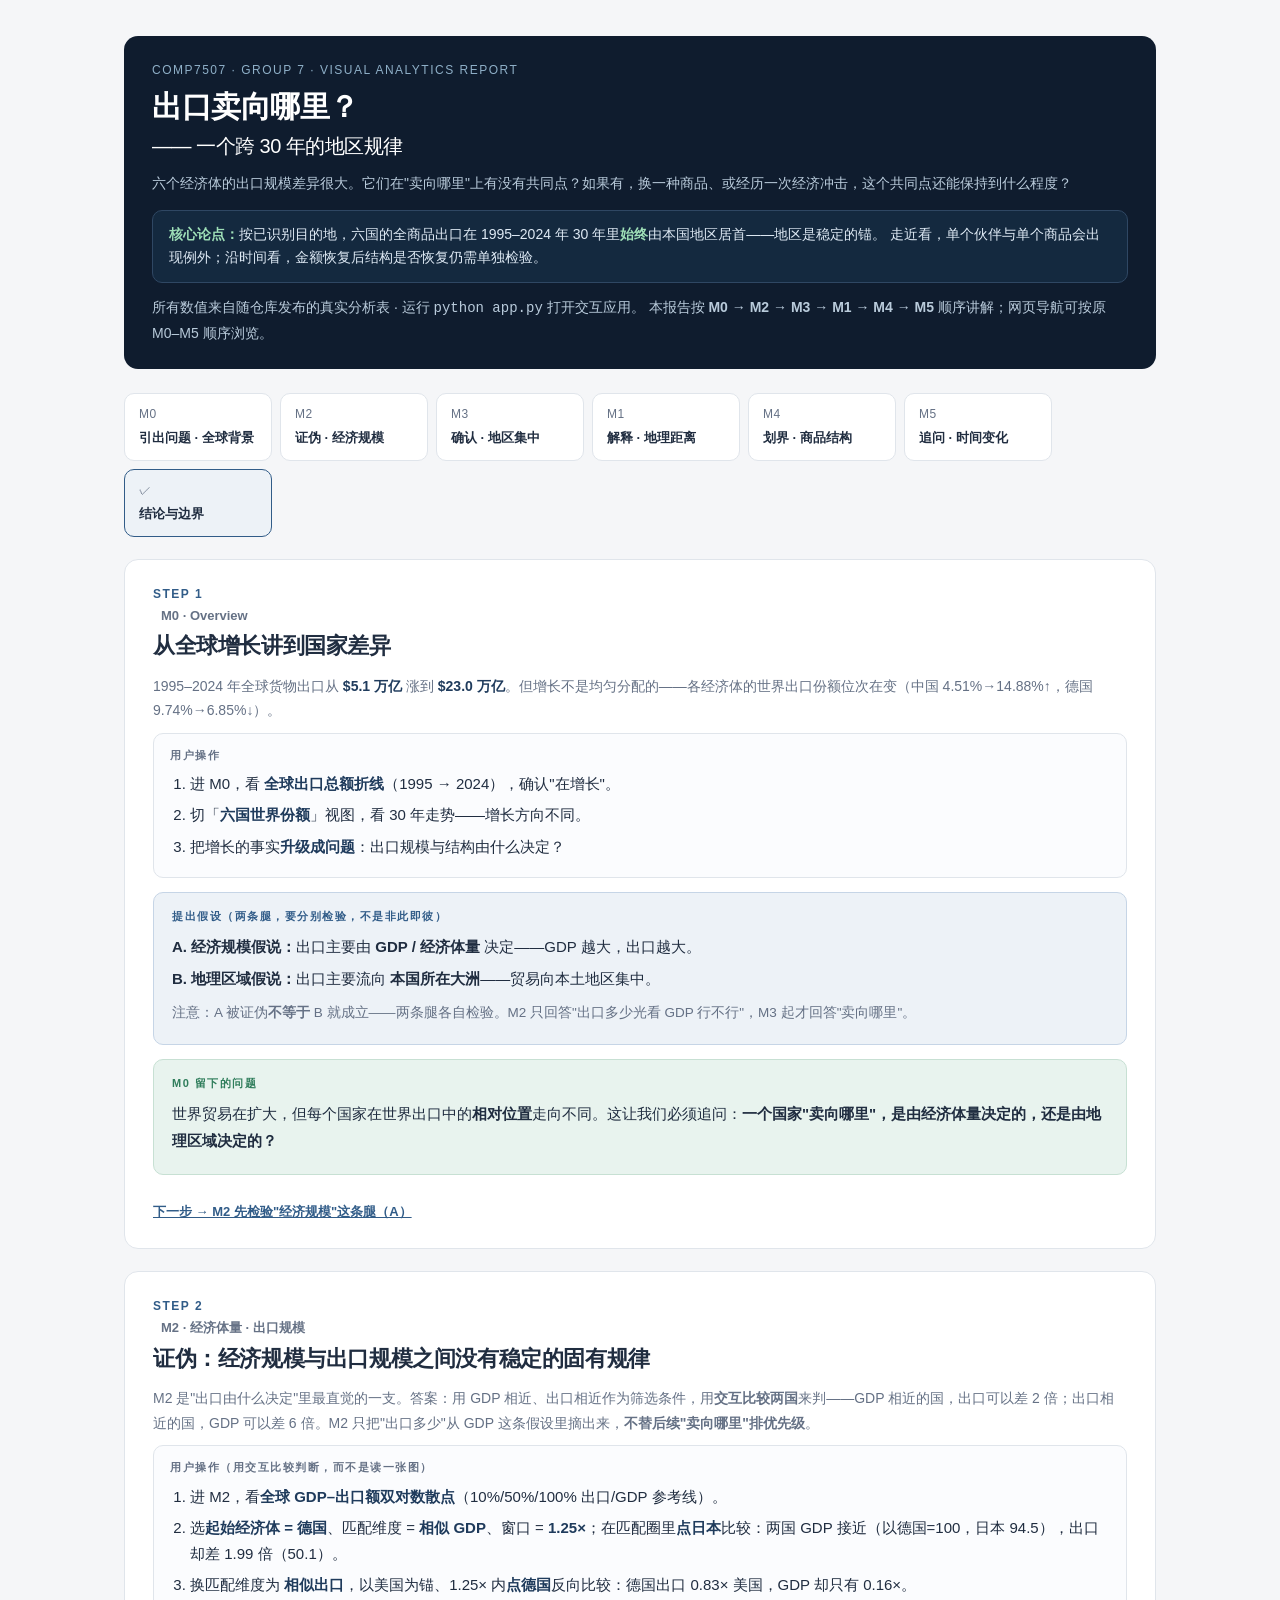
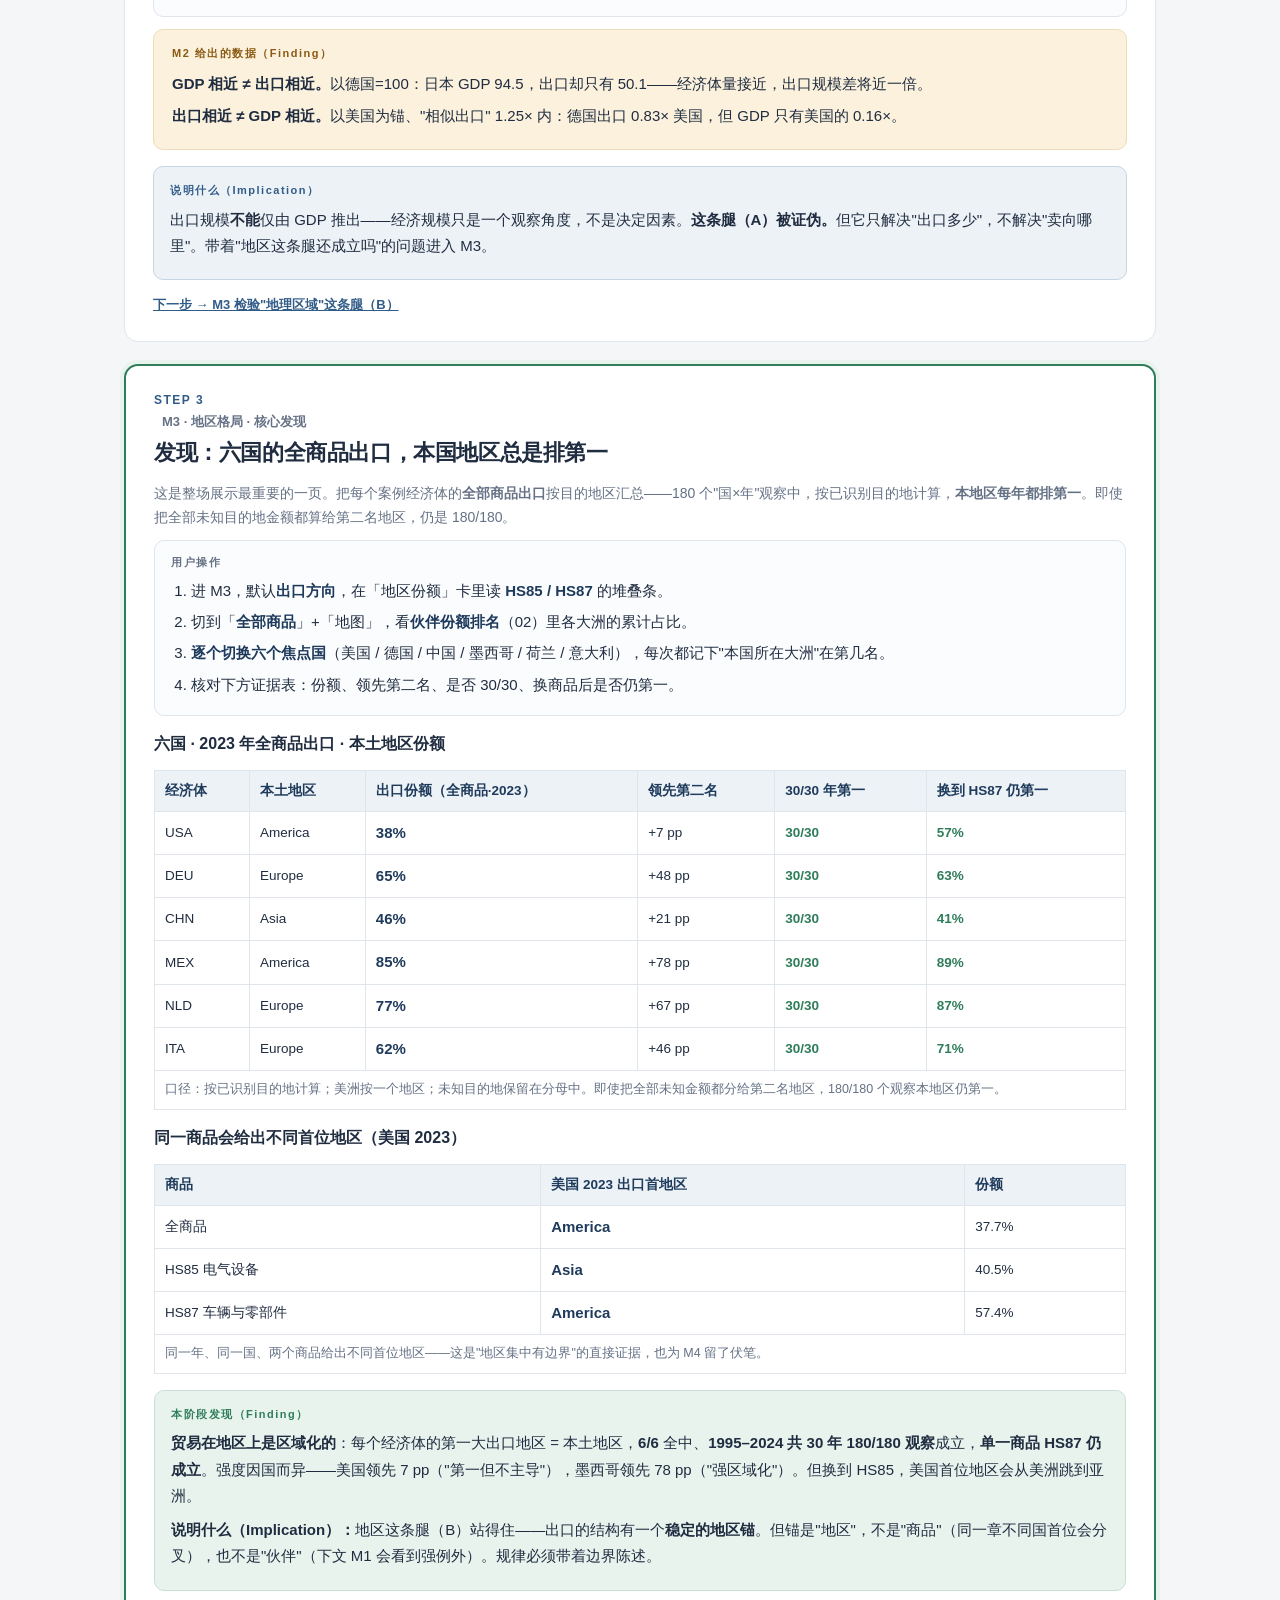
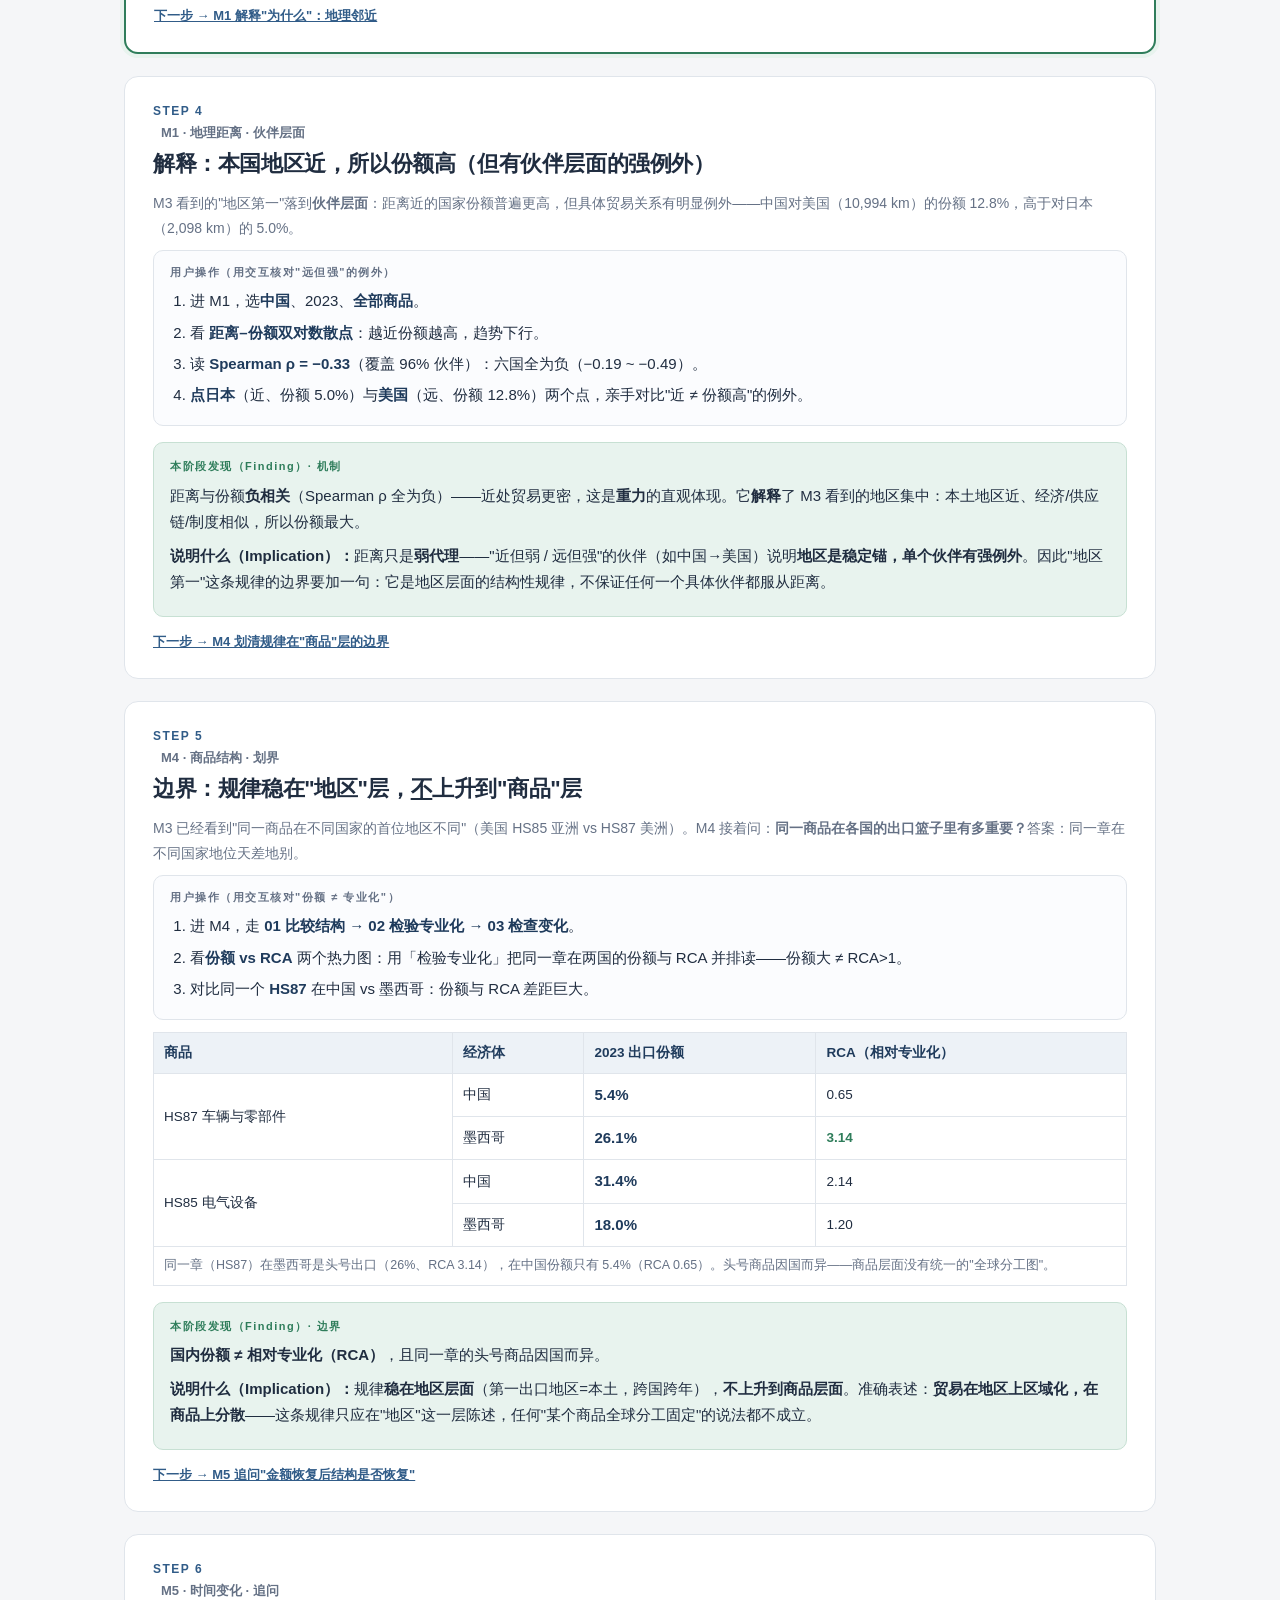
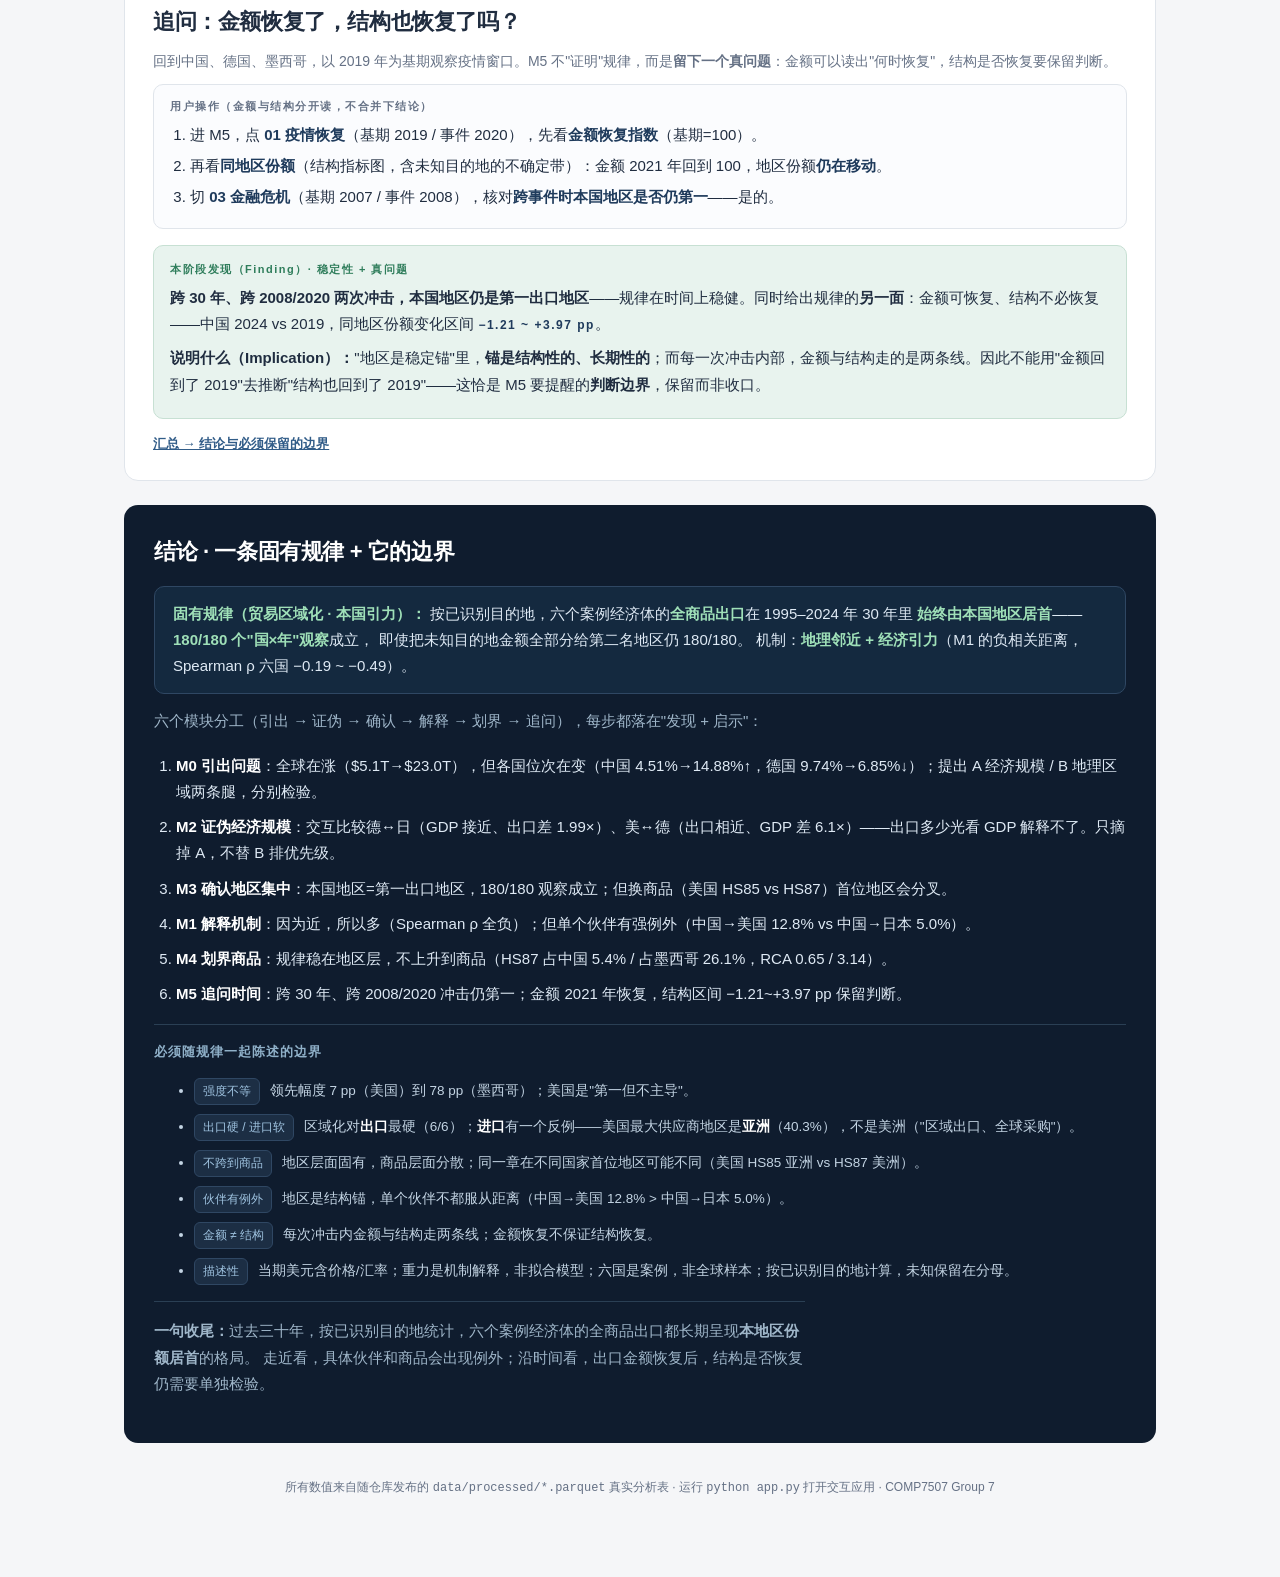
==== docs/USER_WALKTHROUGH.html @ e2f2d99c "USER_WALKTHROUGH" ====
<!DOCTYPE html>
<html lang="zh-CN">
<head>
<meta charset="utf-8">
<meta name="viewport" content="width=device-width, initial-scale=1">
<title>出口卖向哪里？—— 一个跨 30 年的地区规律 · COMP7507 用户操作流程</title>
<style>
  :root{
    --ink:#202d40; --muted:#657185; --line:#e0e5eb; --bg:#f5f6f8; --panel:#fff;
    --accent:#315c88; --accent-soft:#edf2f7;
    --ok:#2f7d5b; --ok-soft:#e8f3ee;
    --no:#8a5a12; --no-soft:#fbf1dd;
  }
  *{box-sizing:border-box}
  body{margin:0;background:var(--bg);color:var(--ink);
    font-family:"Avenir Next","Segoe UI","PingFang SC","Microsoft YaHei",Arial,sans-serif;
    font-size:15px;line-height:1.75}
  .wrap{max-width:1080px;margin:0 auto;padding:36px 24px 80px}
  h1{font-size:30px;line-height:1.2;letter-spacing:-.5px;margin:0}
  h2{font-size:22px;letter-spacing:-.4px;margin:0}
  h3{font-size:16px;margin:14px 0 6px}
  .lead{color:var(--muted);max-width:78ch;margin:10px 0 18px;font-size:15px}
  .tag{display:inline-block;font-size:11px;letter-spacing:2px;color:#9a4517;margin-bottom:12px}

  .title{background:#0f1c2e;color:#eaf1f8;border-radius:14px;padding:24px 28px;margin-bottom:24px}
  .title .k{font-size:12px;letter-spacing:1.5px;color:#8fb0c8;margin-bottom:8px}
  .title h1{color:#fff}
  .title .sub{color:#b9cbdb;font-size:14px;margin-top:10px}
  .title .thesis{margin-top:14px;padding:12px 16px;background:#14293f;border:1px solid #2f4763;
    border-radius:10px;font-size:14px;color:#dfeaf5;line-height:1.7}
  .title .thesis b{color:#9fe0b8}

  /* stepper */
  .stepper{display:flex;flex-wrap:wrap;gap:8px;margin:18px 0 22px}
  .stepper a{display:flex;flex-direction:column;gap:2px;text-decoration:none;background:#fff;
    border:1px solid var(--line);border-radius:10px;padding:10px 14px;min-width:148px;cursor:pointer}
  .stepper a .code{font-size:12px;color:var(--muted);letter-spacing:.5px}
  .stepper a .nm{font-size:13px;font-weight:600;color:var(--ink)}
  .stepper a:hover{border-color:var(--accent);box-shadow:0 2px 8px rgba(49,92,136,.12)}
  .stepper a.active{border-color:var(--accent);background:var(--accent-soft)}

  .sec{background:var(--panel);border:1px solid var(--line);border-radius:14px;
    padding:24px 28px;margin:22px 0;scroll-margin-top:16px}
  .sec.aha{border:2px solid var(--ok);box-shadow:0 0 0 4px var(--ok-soft)}
  .sec .num{font-size:12px;color:var(--accent);font-weight:700;letter-spacing:1.5px}
  .sec .mod{font-size:13px;color:var(--muted);font-weight:600;margin-left:8px}
  .sec .subq{color:var(--muted);font-size:14px;margin:8px 0 0}

  .hyp{background:var(--accent-soft);border:1px solid #c6d5e6;border-radius:10px;
    padding:14px 18px;margin:14px 0}
  .hyp .qh{font-size:11px;letter-spacing:1.5px;font-weight:700;color:var(--accent);margin:0 0 8px}
  .hyp p{margin:6px 0}

  .op{background:#fbfcfe;border:1px solid var(--line);border-radius:10px;padding:12px 16px;margin:10px 0}
  .op .oh{font-size:11px;letter-spacing:1.5px;color:var(--muted);font-weight:700;margin:0 0 6px}
  .op ol{margin:0;padding-left:20px}.op ol li{margin:5px 0}
  .op ol li b{color:#1f3b5c}
  .op .hl{background:var(--ok-soft);border-radius:6px;padding:4px 9px;display:inline-block;font-weight:600;color:#1f3b5c}

  .verdict{border-radius:10px;padding:14px 18px;margin:12px 0}
  .verdict .vh{font-size:11px;letter-spacing:1.5px;font-weight:700;margin:0 0 8px}
  .verdict.no{background:var(--no-soft);border:1px solid #ecdcb8}
  .verdict.no .vh{color:var(--no)}
  .verdict.yes{background:var(--ok-soft);border:1px solid #c7e0d3}
  .verdict.yes .vh{color:var(--ok)}
  .verdict p{margin:6px 0}
  .verdict .num{color:#1f3b5c;font-weight:600}

  .ev{width:100%;border-collapse:collapse;margin:12px 0;font-size:13.5px}
  .ev th,.ev td{border:1px solid var(--line);padding:8px 10px;text-align:left}
  .ev th{background:var(--accent-soft);color:#1f3b5c;font-weight:600}
  .ev td.yes{color:var(--ok);font-weight:700}
  .ev .lead{color:#1f3b5c;font-weight:700}
  .ev .note{font-size:12.5px;color:var(--muted)}

  .concl{margin-top:16px;background:var(--ok-soft);border:1px solid #c7e0d3;
    border-radius:10px;padding:14px 16px}
  .concl .ch{font-size:11px;letter-spacing:1.5px;font-weight:700;color:var(--ok);margin:0 0 6px}
  .concl p{margin:6px 0}
  .concl .num{color:#1f3b5c;font-weight:600}

  .link{display:inline-block;margin-top:14px;font-size:13px;color:var(--accent);text-decoration:underline}
  .link b{font-weight:600}

  .final{background:#0f1c2e;color:#dfeaf5;border-radius:14px;padding:28px 30px;margin-top:24px}
  .final h2{color:#fff}
  .final .lead{color:#9fb6c9}
  .final ol{margin:14px 0;padding-left:22px}.final li{margin:9px 0}.final li b{color:#fff}
  .final .patline{background:#14293f;border:1px solid #2f4763;border-radius:10px;padding:14px 18px;margin:14px 0}
  .final .patline b{color:#9fe0b8}
  .final .bounds{margin-top:16px;border-top:1px solid #2a3f54;padding-top:16px}
  .final .bounds h3{color:#8fb0c8;font-size:13px;letter-spacing:1px;margin:0 0 8px}
  .final .bounds li{color:#c3d4e3;font-size:13.5px}
  .pill{display:inline-block;background:#1c2e44;border:1px solid #2f4763;
    border-radius:6px;padding:2px 8px;font-size:12px;color:#9fc3e0;margin-right:6px}

  footer{margin-top:34px;color:var(--muted);font-size:12px;text-align:center}
</style>
</head>
<body>
<div class="wrap">

  <!-- ===================== TITLE ===================== -->
  <div class="title">
    <div class="k">COMP7507 · GROUP 7 · VISUAL ANALYTICS REPORT</div>
    <h1>出口卖向哪里？<br><span style="font-size:20px;font-weight:500">—— 一个跨 30 年的地区规律</span></h1>
    <div class="sub">六个经济体的出口规模差异很大。它们在"卖向哪里"上有没有共同点？如果有，换一种商品、或经历一次经济冲击，这个共同点还能保持到什么程度？</div>
    <div class="thesis">
      <b>核心论点：</b>按已识别目的地，六国的全商品出口在 1995–2024 年 30 年里<b>始终</b>由本国地区居首——地区是稳定的锚。
      走近看，单个伙伴与单个商品会出现例外；沿时间看，金额恢复后结构是否恢复仍需单独检验。
    </div>
    <div class="sub" style="margin-top:12px">
      所有数值来自随仓库发布的真实分析表 · 运行 <code>python app.py</code> 打开交互应用。
      本报告按 <b>M0 → M2 → M3 → M1 → M4 → M5</b> 顺序讲解；网页导航可按原 M0–M5 顺序浏览。
    </div>
  </div>

  <!-- ===================== STEPPER ===================== -->
  <div class="stepper" id="stepper">
    <a href="#m0"><span class="code">M0</span><span class="nm">引出问题 · 全球背景</span></a>
    <a href="#m2"><span class="code">M2</span><span class="nm">证伪 · 经济规模</span></a>
    <a href="#m3"><span class="code">M3</span><span class="nm">确认 · 地区集中</span></a>
    <a href="#m1"><span class="code">M1</span><span class="nm">解释 · 地理距离</span></a>
    <a href="#m4"><span class="code">M4</span><span class="nm">划界 · 商品结构</span></a>
    <a href="#m5"><span class="code">M5</span><span class="nm">追问 · 时间变化</span></a>
    <a href="#final"><span class="code">✓</span><span class="nm">结论与边界</span></a>
  </div>

  <!-- ===================== M0 · INTRODUCE THE QUESTION ===================== -->
  <section class="sec" id="m0">
    <div class="num">STEP 1</div><div class="mod">M0 · Overview</div>
    <h2>从全球增长讲到国家差异</h2>
    <p class="subq">1995–2024 年全球货物出口从 <span style="color:#1f3b5c;font-weight:600">$5.1 万亿</span> 涨到 <span style="color:#1f3b5c;font-weight:600">$23.0 万亿</span>。但增长不是均匀分配的——各经济体的世界出口份额位次在变（中国 4.51%→14.88%↑，德国 9.74%→6.85%↓）。</p>

    <div class="op">
      <p class="oh">用户操作</p>
      <ol>
        <li>进 M0，看 <b>全球出口总额折线</b>（1995 → 2024），确认"在增长"。</li>
        <li>切「<b>六国世界份额</b>」视图，看 30 年走势——增长方向不同。</li>
        <li>把增长的事实<b>升级成问题</b>：出口规模与结构由什么决定？</li>
      </ol>
    </div>

    <div class="hyp">
      <p class="qh">提出假设（两条腿，要分别检验，不是非此即彼）</p>
      <p><b>A. 经济规模假说：</b>出口主要由 <b>GDP / 经济体量</b> 决定——GDP 越大，出口越大。</p>
      <p><b>B. 地理区域假说：</b>出口主要流向 <b>本国所在大洲</b>——贸易向本土地区集中。</p>
      <p style="color:var(--muted);font-size:13.5px;margin-top:8px">注意：A 被证伪<b>不等于</b> B 就成立——两条腿各自检验。M2 只回答"出口多少光看 GDP 行不行"，M3 起才回答"卖向哪里"。</p>
    </div>

    <div class="verdict yes">
      <p class="vh">M0 留下的问题</p>
      <p>世界贸易在扩大，但每个国家在世界出口中的<b>相对位置</b>走向不同。这让我们必须追问：<b>一个国家"卖向哪里"，是由经济体量决定的，还是由地理区域决定的？</b></p>
    </div>
    <a class="link" href="#m2"><b>下一步 → M2 先检验"经济规模"这条腿（A）</b></a>
  </section>

  <!-- ===================== M2 · REFUTE GDP ===================== -->
  <section class="sec" id="m2">
    <div class="num">STEP 2</div><div class="mod">M2 · 经济体量 · 出口规模</div>
    <h2>证伪：经济规模与出口规模之间没有稳定的固有规律</h2>
    <p class="subq">M2 是"出口由什么决定"里最直觉的一支。答案：用 GDP 相近、出口相近作为筛选条件，用<b>交互比较两国</b>来判——GDP 相近的国，出口可以差 2 倍；出口相近的国，GDP 可以差 6 倍。M2 只把"出口多少"从 GDP 这条假设里摘出来，<b>不替后续"卖向哪里"排优先级</b>。</p>

    <div class="op">
      <p class="oh">用户操作（用交互比较判断，而不是读一张图）</p>
      <ol>
        <li>进 M2，看<b>全球 GDP–出口额双对数散点</b>（10%/50%/100% 出口/GDP 参考线）。</li>
        <li>选<b>起始经济体 = 德国</b>、匹配维度 = <b>相似 GDP</b>、窗口 = <b>1.25×</b>；在匹配圈里<b>点日本</b>比较：两国 GDP 接近（以德国=100，日本 94.5），出口却差 1.99 倍（50.1）。</li>
        <li>换匹配维度为 <b>相似出口</b>，以美国为锚、1.25× 内<b>点德国</b>反向比较：德国出口 0.83× 美国，GDP 却只有 0.16×。</li>
      </ol>
    </div>

    <div class="verdict no">
      <p class="vh">M2 给出的数据（Finding）</p>
      <p><b>GDP 相近 ≠ 出口相近。</b>以德国=100：日本 GDP 94.5，出口却只有 50.1——经济体量接近，出口规模差将近一倍。</p>
      <p><b>出口相近 ≠ GDP 相近。</b>以美国为锚、"相似出口" 1.25× 内：德国出口 0.83× 美国，但 GDP 只有美国的 0.16×。</p>
    </div>

    <div class="concl" style="background:var(--accent-soft);border-color:#c6d5e6">
      <p class="ch" style="color:var(--accent)">说明什么（Implication）</p>
      <p>出口规模<b>不能</b>仅由 GDP 推出——经济规模只是一个观察角度，不是决定因素。<b>这条腿（A）被证伪。</b>但它只解决"出口多少"，不解决"卖向哪里"。带着"地区这条腿还成立吗"的问题进入 M3。</p>
    </div>
    <a class="link" href="#m3"><b>下一步 → M3 检验"地理区域"这条腿（B）</b></a>
  </section>

  <!-- ===================== M3 · CONFIRM REGION ===================== -->
  <section class="sec aha" id="m3">
    <div class="num">STEP 3</div><div class="mod">M3 · 地区格局 · 核心发现</div>
    <h2>发现：六国的全商品出口，本国地区总是排第一</h2>
    <p class="subq">这是整场展示最重要的一页。把每个案例经济体的<b>全部商品出口</b>按目的地区汇总——180 个"国×年"观察中，按已识别目的地计算，<b>本地区每年都排第一</b>。即使把全部未知目的地金额都算给第二名地区，仍是 180/180。</p>

    <div class="op">
      <p class="oh">用户操作</p>
      <ol>
        <li>进 M3，默认<b>出口方向</b>，在「地区份额」卡里读 <b>HS85 / HS87</b> 的堆叠条。</li>
        <li>切到「<b>全部商品</b>」+「地图」，看<b>伙伴份额排名</b>（02）里各大洲的累计占比。</li>
        <li><b>逐个切换六个焦点国</b>（美国 / 德国 / 中国 / 墨西哥 / 荷兰 / 意大利），每次都记下"本国所在大洲"在第几名。</li>
        <li>核对下方证据表：份额、领先第二名、是否 30/30、换商品后是否仍第一。</li>
      </ol>
    </div>

    <h3>六国 · 2023 年全商品出口 · 本土地区份额</h3>
    <table class="ev">
      <thead>
        <tr>
          <th>经济体</th><th>本土地区</th>
          <th>出口份额（全商品·2023）</th>
          <th>领先第二名</th>
          <th>30/30 年第一</th>
          <th>换到 HS87 仍第一</th>
        </tr>
      </thead>
      <tbody>
        <tr><td>USA</td><td>America</td><td class="lead">38%</td><td>+7 pp</td><td class="yes">30/30</td><td class="yes">57%</td></tr>
        <tr><td>DEU</td><td>Europe</td><td class="lead">65%</td><td>+48 pp</td><td class="yes">30/30</td><td class="yes">63%</td></tr>
        <tr><td>CHN</td><td>Asia</td><td class="lead">46%</td><td>+21 pp</td><td class="yes">30/30</td><td class="yes">41%</td></tr>
        <tr><td>MEX</td><td>America</td><td class="lead">85%</td><td>+78 pp</td><td class="yes">30/30</td><td class="yes">89%</td></tr>
        <tr><td>NLD</td><td>Europe</td><td class="lead">77%</td><td>+67 pp</td><td class="yes">30/30</td><td class="yes">87%</td></tr>
        <tr><td>ITA</td><td>Europe</td><td class="lead">62%</td><td>+46 pp</td><td class="yes">30/30</td><td class="yes">71%</td></tr>
      </tbody>
      <tr><td colspan="6" class="note">口径：按已识别目的地计算；美洲按一个地区；未知目的地保留在分母中。即使把全部未知金额都分给第二名地区，180/180 个观察本地区仍第一。</td></tr>
    </table>

    <h3>同一商品会给出不同首位地区（美国 2023）</h3>
    <table class="ev">
      <thead>
        <tr><th>商品</th><th>美国 2023 出口首地区</th><th>份额</th></tr>
      </thead>
      <tbody>
        <tr><td>全商品</td><td class="lead">America</td><td>37.7%</td></tr>
        <tr><td>HS85 电气设备</td><td class="lead">Asia</td><td>40.5%</td></tr>
        <tr><td>HS87 车辆与零部件</td><td class="lead">America</td><td>57.4%</td></tr>
      </tbody>
      <tr><td colspan="3" class="note">同一年、同一国、两个商品给出不同首位地区——这是"地区集中有边界"的直接证据，也为 M4 留了伏笔。</td></tr>
    </table>

    <div class="concl">
      <p class="ch">本阶段发现（Finding）</p>
      <p><b>贸易在地区上是区域化的</b>：每个经济体的第一大出口地区 = 本土地区，<b>6/6</b> 全中、<b>1995–2024 共 30 年 180/180 观察</b>成立，<b>单一商品 HS87 仍成立</b>。强度因国而异——美国领先 7 pp（"第一但不主导"），墨西哥领先 78 pp（"强区域化"）。但换到 HS85，美国首位地区会从美洲跳到亚洲。</p>
      <p style="margin-top:8px"><b>说明什么（Implication）：</b>地区这条腿（B）站得住——出口的结构有一个<b>稳定的地区锚</b>。但锚是"地区"，不是"商品"（同一章不同国首位会分叉），也不是"伙伴"（下文 M1 会看到强例外）。规律必须带着边界陈述。</p>
    </div>
    <a class="link" href="#m1"><b>下一步 → M1 解释"为什么"：地理邻近</b></a>
  </section>

  <!-- ===================== M1 · EXPLAIN BY DISTANCE ===================== -->
  <section class="sec" id="m1">
    <div class="num">STEP 4</div><div class="mod">M1 · 地理距离 · 伙伴层面</div>
    <h2>解释：本国地区近，所以份额高（但有伙伴层面的强例外）</h2>
    <p class="subq">M3 看到的"地区第一"落到<b>伙伴层面</b>：距离近的国家份额普遍更高，但具体贸易关系有明显例外——中国对美国（10,994 km）的份额 12.8%，高于对日本（2,098 km）的 5.0%。</p>

    <div class="op">
      <p class="oh">用户操作（用交互核对"远但强"的例外）</p>
      <ol>
        <li>进 M1，选<b>中国</b>、2023、<b>全部商品</b>。</li>
        <li>看 <b>距离–份额双对数散点</b>：越近份额越高，趋势下行。</li>
        <li>读 <b>Spearman ρ = −0.33</b>（覆盖 96% 伙伴）：六国全为负（−0.19 ~ −0.49）。</li>
        <li><b>点日本</b>（近、份额 5.0%）与<b>美国</b>（远、份额 12.8%）两个点，亲手对比"近 ≠ 份额高"的例外。</li>
      </ol>
    </div>

    <div class="concl">
      <p class="ch">本阶段发现（Finding）· 机制</p>
      <p>距离与份额<b>负相关</b>（Spearman ρ 全为负）——近处贸易更密，这是<b>重力</b>的直观体现。它<b>解释</b>了 M3 看到的地区集中：本土地区近、经济/供应链/制度相似，所以份额最大。</p>
      <p style="margin-top:8px"><b>说明什么（Implication）：</b>距离只是<b>弱代理</b>——"近但弱 / 远但强"的伙伴（如中国→美国）说明<b>地区是稳定锚，单个伙伴有强例外</b>。因此"地区第一"这条规律的边界要加一句：它是地区层面的结构性规律，不保证任何一个具体伙伴都服从距离。</p>
    </div>
    <a class="link" href="#m4"><b>下一步 → M4 划清规律在"商品"层的边界</b></a>
  </section>

  <!-- ===================== M4 · BOUNDARY BY PRODUCT ===================== -->
  <section class="sec" id="m4">
    <div class="num">STEP 5</div><div class="mod">M4 · 商品结构 · 划界</div>
    <h2>边界：规律稳在"地区"层，<u>不</u>上升到"商品"层</h2>
    <p class="subq">M3 已经看到"同一商品在不同国家的首位地区不同"（美国 HS85 亚洲 vs HS87 美洲）。M4 接着问：<b>同一商品在各国的出口篮子里有多重要？</b>答案：同一章在不同国家地位天差地别。</p>

    <div class="op">
      <p class="oh">用户操作（用交互核对"份额 ≠ 专业化"）</p>
      <ol>
        <li>进 M4，走 <b>01 比较结构 → 02 检验专业化 → 03 检查变化</b>。</li>
        <li>看<b>份额 vs RCA</b> 两个热力图：用「检验专业化」把同一章在两国的份额与 RCA 并排读——份额大 ≠ RCA&gt;1。</li>
        <li>对比同一个 <b>HS87</b> 在中国 vs 墨西哥：份额与 RCA 差距巨大。</li>
      </ol>
    </div>

    <table class="ev">
      <thead>
        <tr><th>商品</th><th>经济体</th><th>2023 出口份额</th><th>RCA（相对专业化）</th></tr>
      </thead>
      <tbody>
        <tr><td rowspan="2">HS87 车辆与零部件</td><td>中国</td><td class="lead">5.4%</td><td>0.65</td></tr>
        <tr><td>墨西哥</td><td class="lead">26.1%</td><td class="yes">3.14</td></tr>
        <tr><td rowspan="2">HS85 电气设备</td><td>中国</td><td class="lead">31.4%</td><td>2.14</td></tr>
        <tr><td>墨西哥</td><td class="lead">18.0%</td><td>1.20</td></tr>
      </tbody>
      <tr><td colspan="4" class="note">同一章（HS87）在墨西哥是头号出口（26%、RCA 3.14），在中国份额只有 5.4%（RCA 0.65）。头号商品因国而异——商品层面没有统一的"全球分工图"。</td></tr>
    </table>

    <div class="concl">
      <p class="ch">本阶段发现（Finding）· 边界</p>
      <p><b>国内份额 ≠ 相对专业化（RCA）</b>，且同一章的头号商品因国而异。</p>
      <p style="margin-top:8px"><b>说明什么（Implication）：</b>规律<b>稳在地区层面</b>（第一出口地区=本土，跨国跨年），<b>不上升到商品层面</b>。准确表述：<b>贸易在地区上区域化，在商品上分散</b>——这条规律只应在"地区"这一层陈述，任何"某个商品全球分工固定"的说法都不成立。</p>
    </div>
    <a class="link" href="#m5"><b>下一步 → M5 追问"金额恢复后结构是否恢复"</b></a>
  </section>

  <!-- ===================== M5 · TIME CHANGE ===================== -->
  <section class="sec" id="m5">
    <div class="num">STEP 6</div><div class="mod">M5 · 时间变化 · 追问</div>
    <h2>追问：金额恢复了，结构也恢复了吗？</h2>
    <p class="subq">回到中国、德国、墨西哥，以 2019 年为基期观察疫情窗口。M5 不"证明"规律，而是<b>留下一个真问题</b>：金额可以读出"何时恢复"，结构是否恢复要保留判断。</p>

    <div class="op">
      <p class="oh">用户操作（金额与结构分开读，不合并下结论）</p>
      <ol>
        <li>进 M5，点 <b>01 疫情恢复</b>（基期 2019 / 事件 2020），先看<b>金额恢复指数</b>（基期=100）。</li>
        <li>再看<b>同地区份额</b>（结构指标图，含未知目的地的不确定带）：金额 2021 年回到 100，地区份额<b>仍在移动</b>。</li>
        <li>切 <b>03 金融危机</b>（基期 2007 / 事件 2008），核对<b>跨事件时本国地区是否仍第一</b>——是的。</li>
      </ol>
    </div>

    <div class="concl">
      <p class="ch">本阶段发现（Finding）· 稳定性 + 真问题</p>
      <p><b>跨 30 年、跨 2008/2020 两次冲击，本国地区仍是第一出口地区</b>——规律在时间上稳健。同时给出规律的<b>另一面</b>：金额可恢复、结构不必恢复——中国 2024 vs 2019，同地区份额变化区间 <span class="num">−1.21 ~ +3.97 pp</span>。</p>
      <p style="margin-top:8px"><b>说明什么（Implication）：</b>"地区是稳定锚"里，<b>锚是结构性的、长期性的</b>；而每一次冲击内部，金额与结构走的是两条线。因此不能用"金额回到了 2019"去推断"结构也回到了 2019"——这恰是 M5 要提醒的<b>判断边界</b>，保留而非收口。</p>
    </div>
    <a class="link" href="#final"><b>汇总 → 结论与必须保留的边界</b></a>
  </section>

  <!-- ===================== FINAL ===================== -->
  <div class="final" id="final">
    <h2>结论 · 一条固有规律 + 它的边界</h2>

    <p class="patline">
      <b>固有规律（贸易区域化 · 本国引力）：</b>
      按已识别目的地，六个案例经济体的<b>全商品出口</b>在 1995–2024 年 30 年里
      <b>始终由本国地区居首</b>——<b>180/180 个"国×年"观察</b>成立，
      即使把未知目的地金额全部分给第二名地区仍 180/180。
      机制：<b>地理邻近 + 经济引力</b>（M1 的负相关距离，Spearman ρ 六国 −0.19 ~ −0.49）。
    </p>

    <p class="lead">六个模块分工（引出 → 证伪 → 确认 → 解释 → 划界 → 追问），每步都落在"发现 + 启示"：</p>
    <ol>
      <li><b>M0 引出问题</b>：全球在涨（$5.1T→$23.0T），但各国位次在变（中国 4.51%→14.88%↑，德国 9.74%→6.85%↓）；提出 A 经济规模 / B 地理区域两条腿，分别检验。</li>
      <li><b>M2 证伪经济规模</b>：交互比较德↔日（GDP 接近、出口差 1.99×）、美↔德（出口相近、GDP 差 6.1×）——出口多少光看 GDP 解释不了。只摘掉 A，不替 B 排优先级。</li>
      <li><b>M3 确认地区集中</b>：本国地区=第一出口地区，180/180 观察成立；但换商品（美国 HS85 vs HS87）首位地区会分叉。</li>
      <li><b>M1 解释机制</b>：因为近，所以多（Spearman ρ 全负）；但单个伙伴有强例外（中国→美国 12.8% vs 中国→日本 5.0%）。</li>
      <li><b>M4 划界商品</b>：规律稳在地区层，不上升到商品（HS87 占中国 5.4% / 占墨西哥 26.1%，RCA 0.65 / 3.14）。</li>
      <li><b>M5 追问时间</b>：跨 30 年、跨 2008/2020 冲击仍第一；金额 2021 年恢复，结构区间 −1.21~+3.97 pp 保留判断。</li>
    </ol>

    <div class="bounds">
      <h3>必须随规律一起陈述的边界</h3>
      <ul>
        <li><span class="pill">强度不等</span> 领先幅度 7 pp（美国）到 78 pp（墨西哥）；美国是"第一但不主导"。</li>
        <li><span class="pill">出口硬 / 进口软</span> 区域化对<b>出口</b>最硬（6/6）；<b>进口</b>有一个反例——美国最大供应商地区是<b>亚洲</b>（40.3%），不是美洲（"区域出口、全球采购"）。</li>
        <li><span class="pill">不跨到商品</span> 地区层面固有，商品层面分散；同一章在不同国家首位地区可能不同（美国 HS85 亚洲 vs HS87 美洲）。</li>
        <li><span class="pill">伙伴有例外</span> 地区是结构锚，单个伙伴不都服从距离（中国→美国 12.8% &gt; 中国→日本 5.0%）。</li>
        <li><span class="pill">金额 ≠ 结构</span> 每次冲击内金额与结构走两条线；金额恢复不保证结构恢复。</li>
        <li><span class="pill">描述性</span> 当期美元含价格/汇率；重力是机制解释，非拟合模型；六国是案例，非全球样本；按已识别目的地计算，未知保留在分母。</li>
      </ul>
    </div>

    <p class="lead" style="margin-top:16px;border-top:1px solid #2a3f54;padding-top:16px">
      <b>一句收尾：</b>过去三十年，按已识别目的地统计，六个案例经济体的全商品出口都长期呈现<b>本地区份额居首</b>的格局。
      走近看，具体伙伴和商品会出现例外；沿时间看，出口金额恢复后，结构是否恢复仍需要单独检验。
    </p>
  </div>

  <footer>所有数值来自随仓库发布的 <code>data/processed/*.parquet</code> 真实分析表 · 运行 <code>python app.py</code> 打开交互应用 · COMP7507 Group 7</footer>
</div>

<script>
  const secs = [...document.querySelectorAll('.sec, .final')];
  const links = [...document.querySelectorAll('.stepper a')];
  const io = new IntersectionObserver((ents)=>{
    ents.forEach(e=>{
      if(e.isIntersecting){
        const id = e.target.id;
        links.forEach(a=>a.classList.toggle('active', a.getAttribute('href')==='#'+id));
      }
    });
  }, {rootMargin:'-45% 0px -50% 0px', threshold:0});
  secs.forEach(s=>io.observe(s));
</script>
</body>
</html>
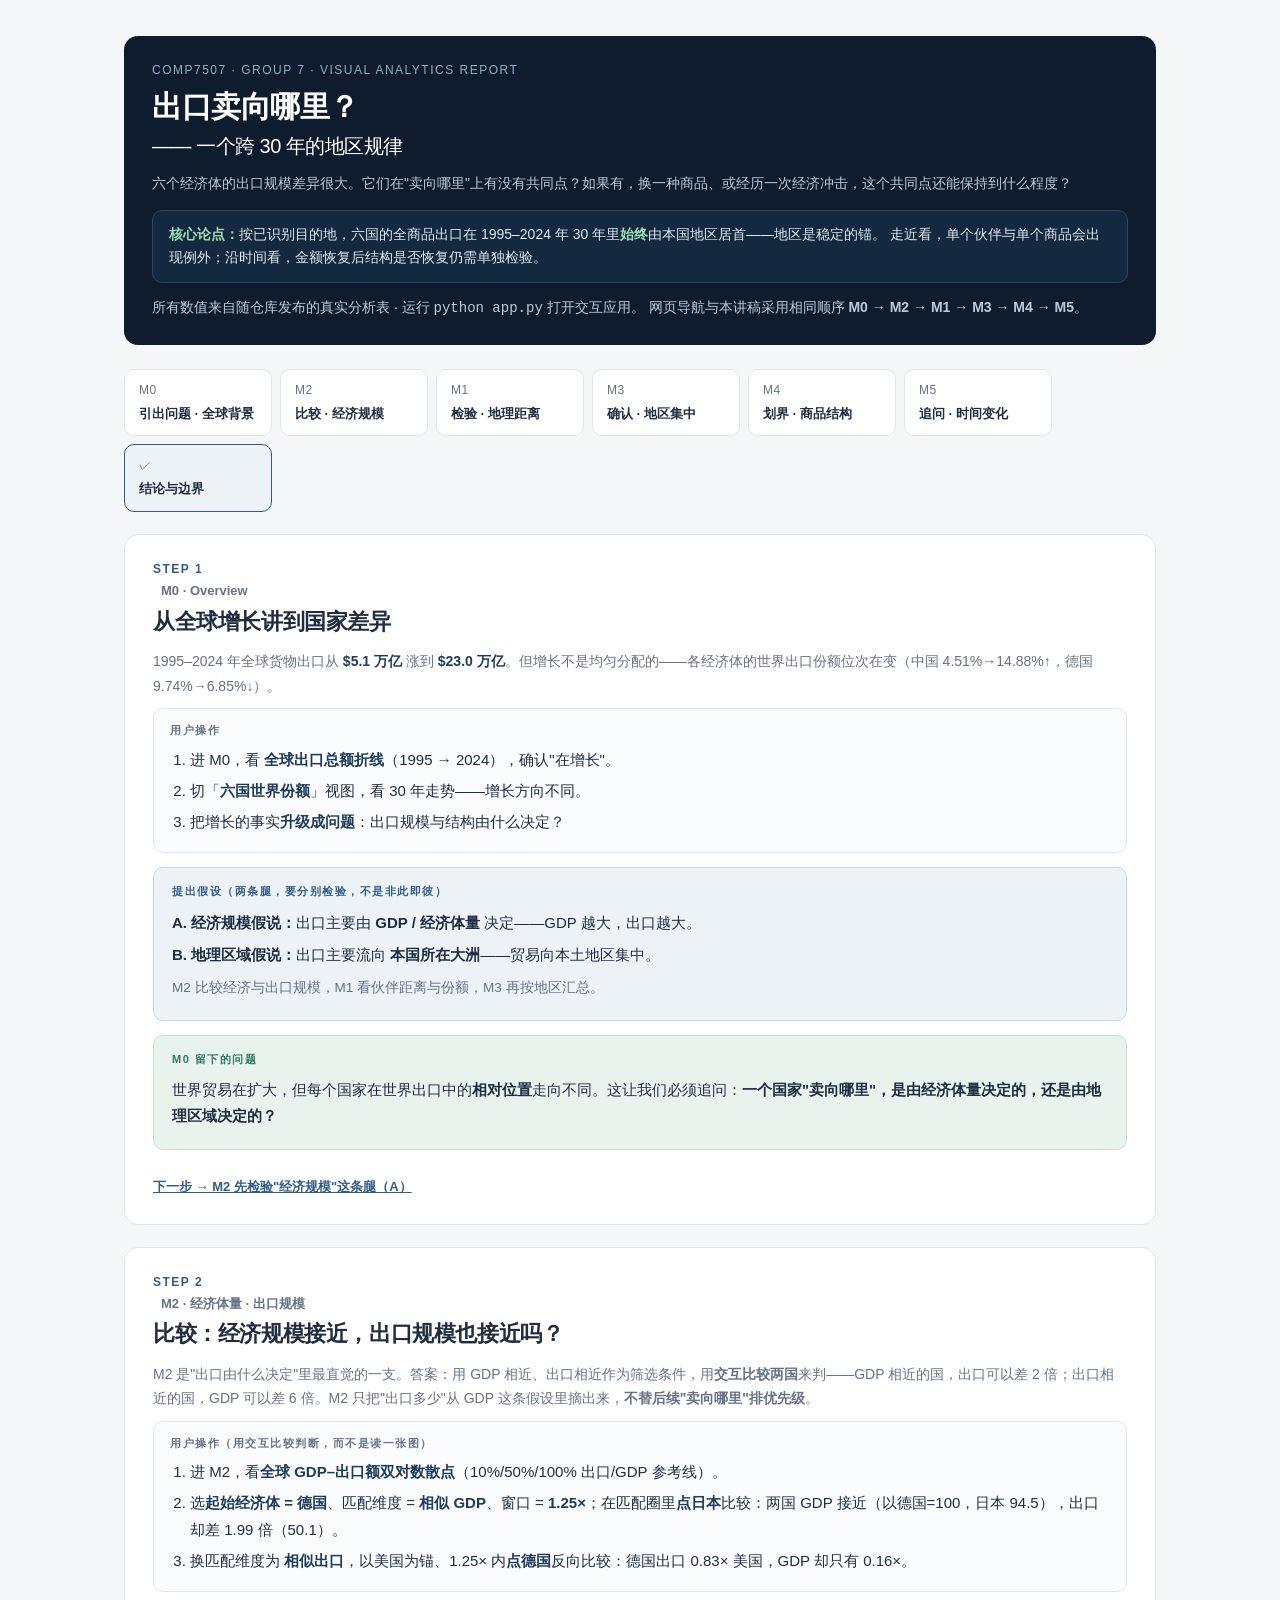
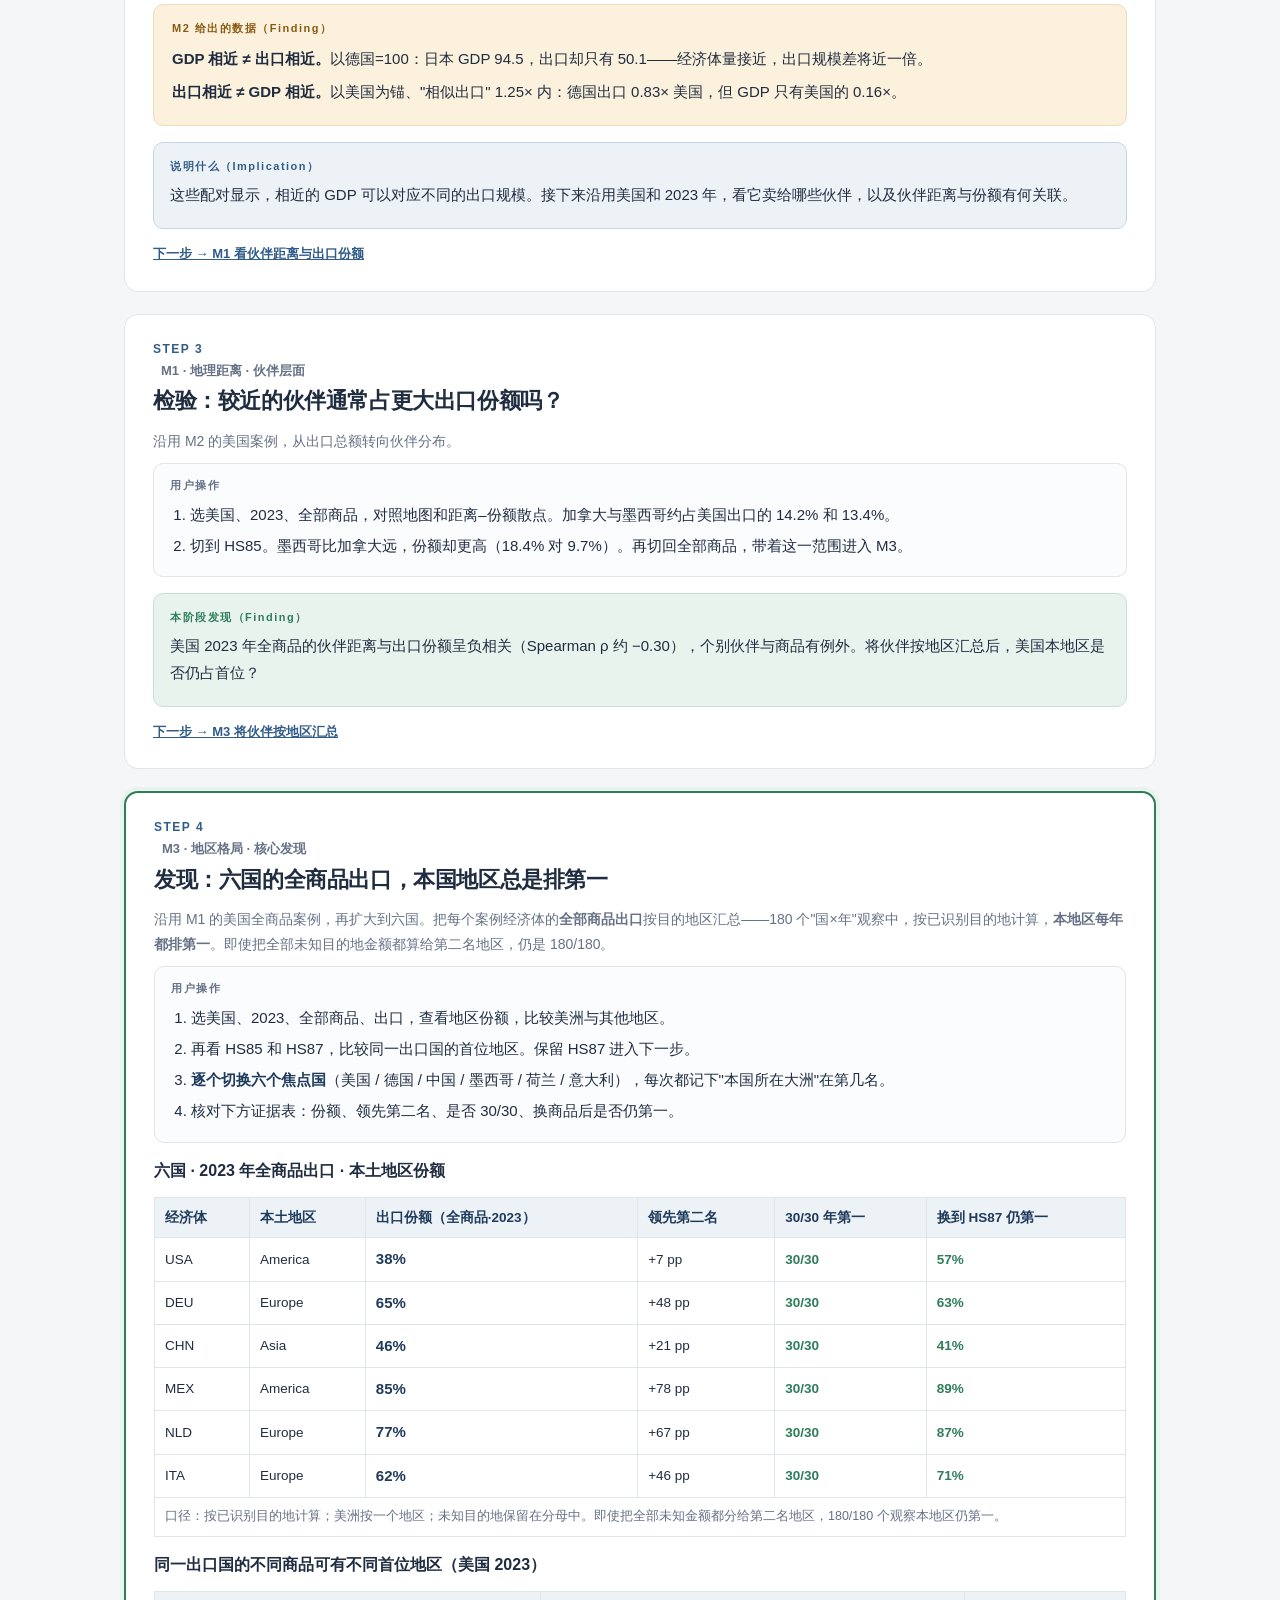
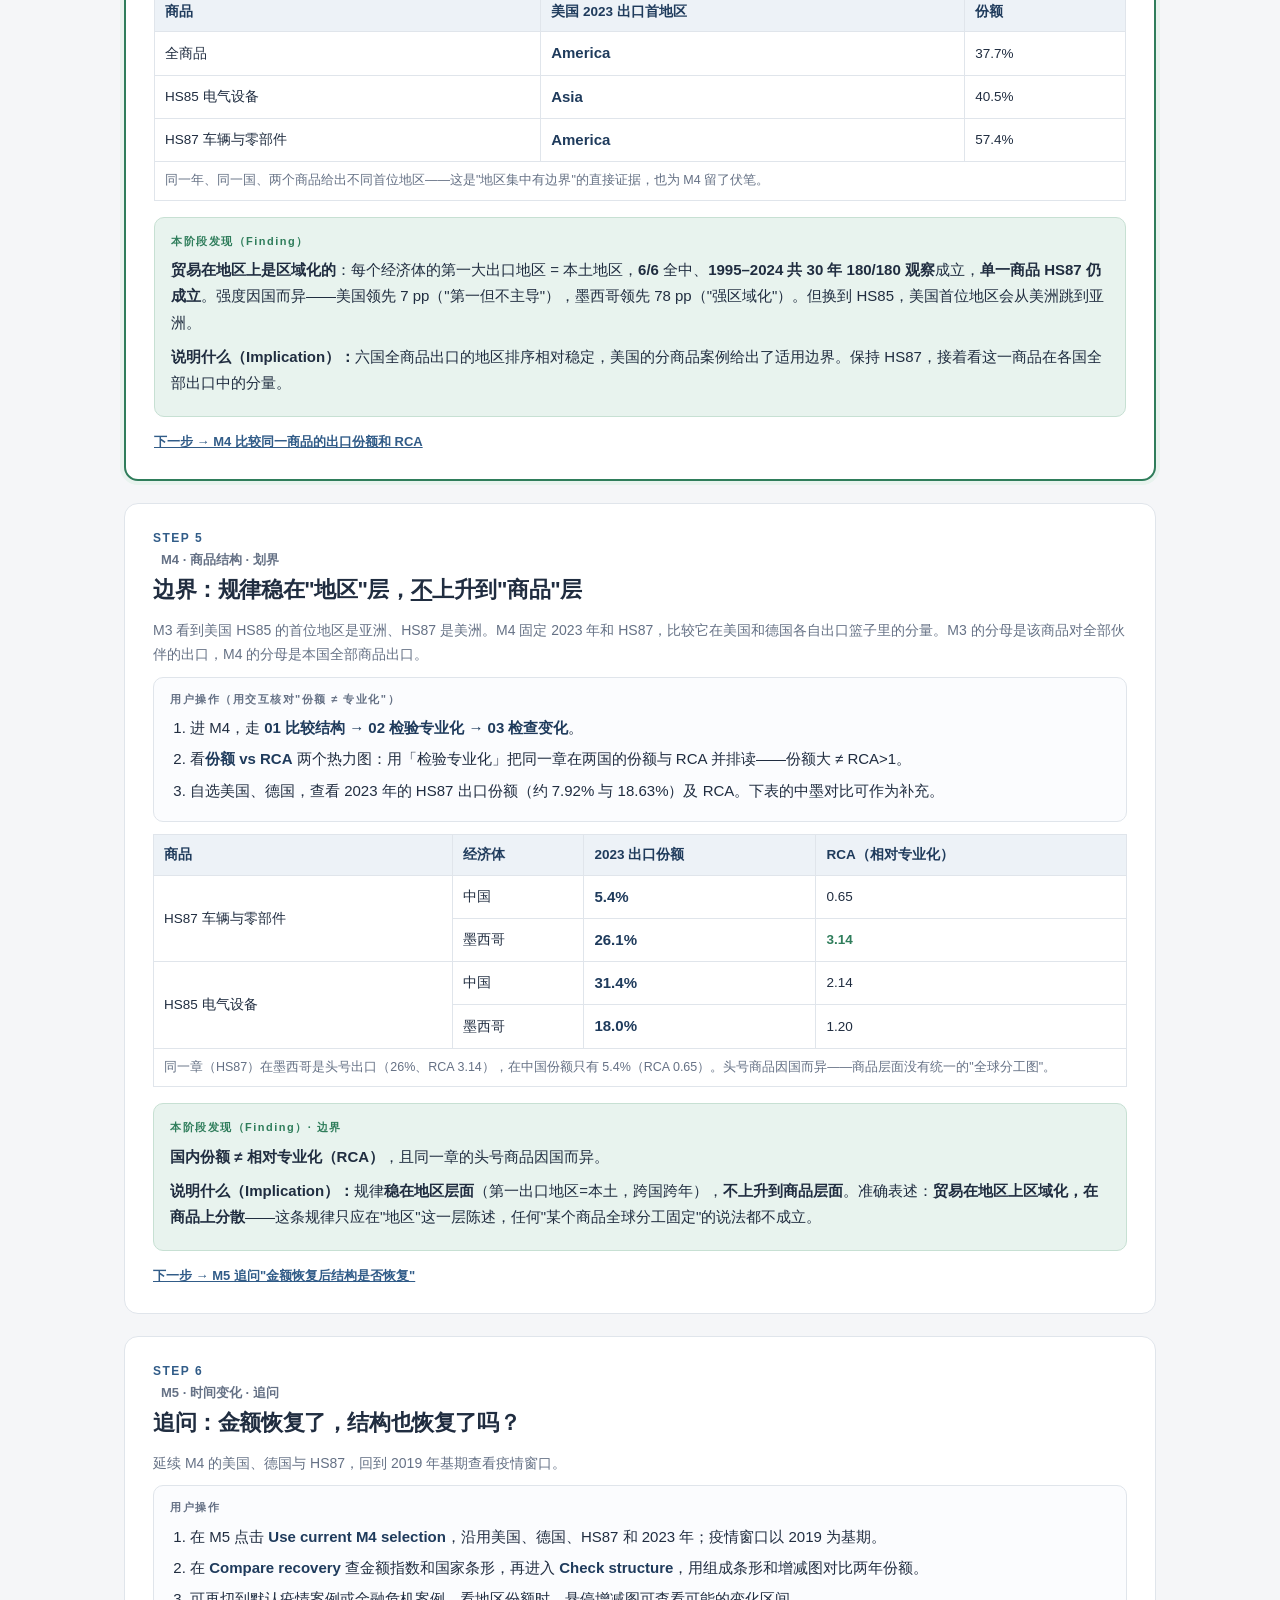
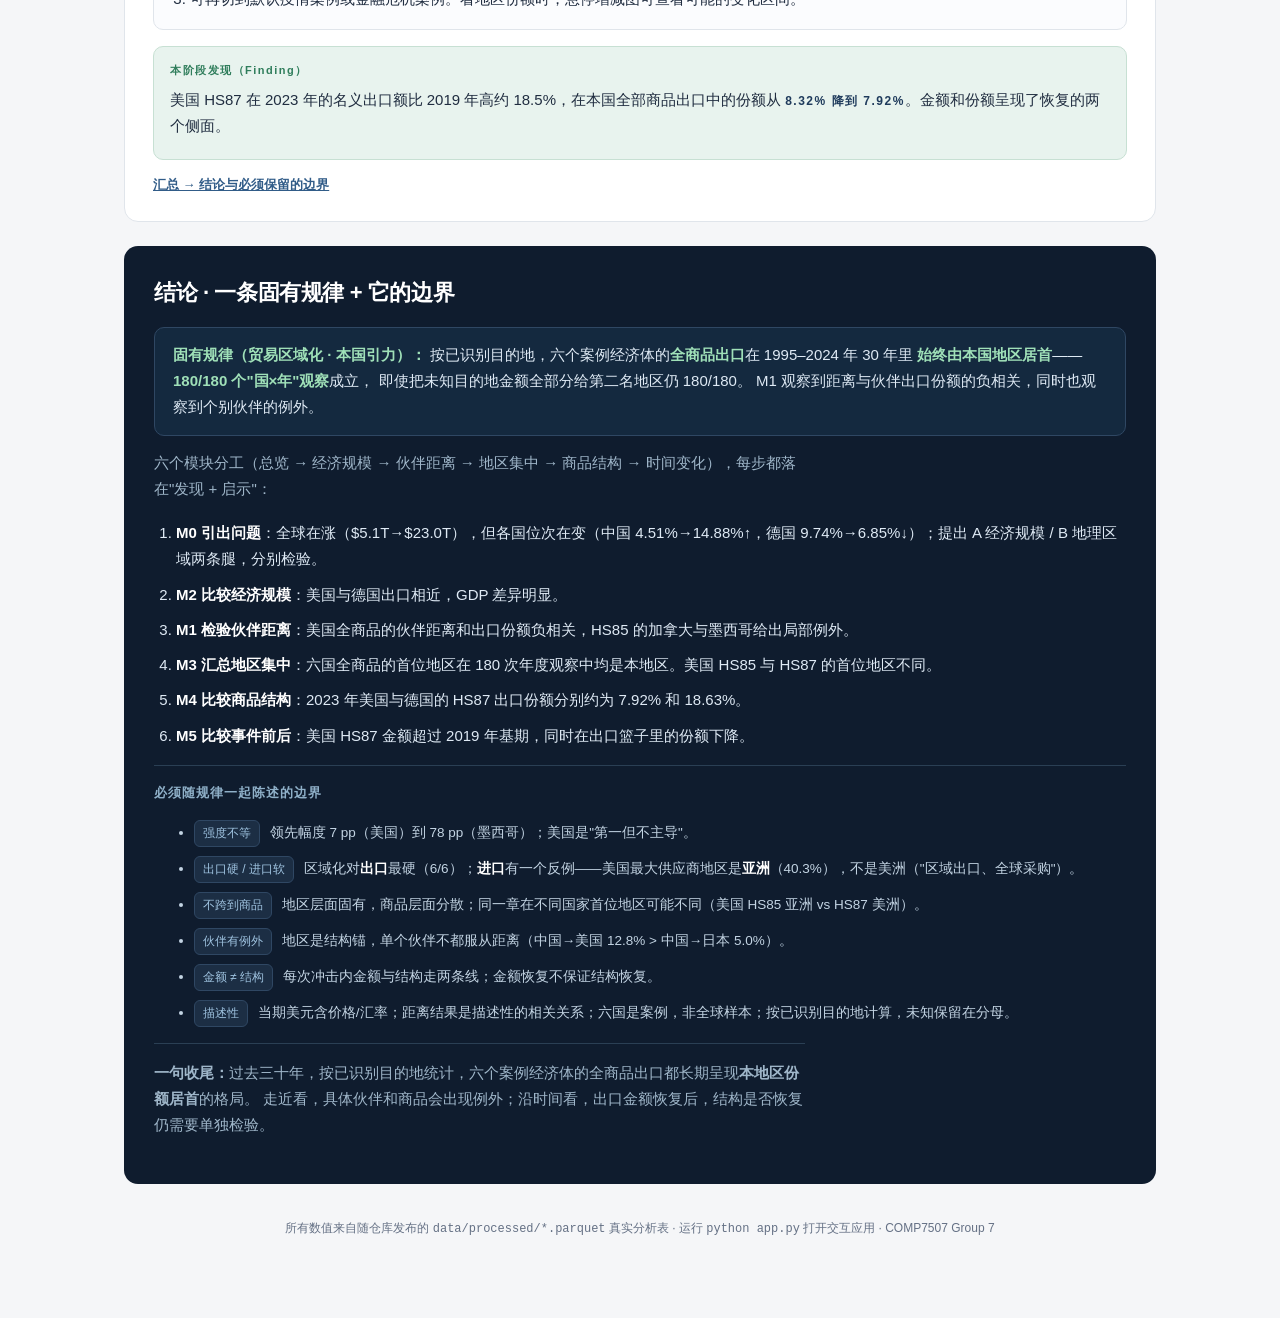
==== commit 1d8f3556: "Align navigation and walkthrough with the presentation order" ====
--- a/docs/USER_WALKTHROUGH.html
+++ b/docs/USER_WALKTHROUGH.html
@@ -111,16 +111,16 @@
     </div>
     <div class="sub" style="margin-top:12px">
       所有数值来自随仓库发布的真实分析表 · 运行 <code>python app.py</code> 打开交互应用。
-      本报告按 <b>M0 → M2 → M3 → M1 → M4 → M5</b> 顺序讲解；网页导航可按原 M0–M5 顺序浏览。
+      网页导航与本讲稿采用相同顺序 <b>M0 → M2 → M1 → M3 → M4 → M5</b>。
     </div>
   </div>
 
   <!-- ===================== STEPPER ===================== -->
   <div class="stepper" id="stepper">
     <a href="#m0"><span class="code">M0</span><span class="nm">引出问题 · 全球背景</span></a>
-    <a href="#m2"><span class="code">M2</span><span class="nm">证伪 · 经济规模</span></a>
+    <a href="#m2"><span class="code">M2</span><span class="nm">比较 · 经济规模</span></a>
+    <a href="#m1"><span class="code">M1</span><span class="nm">检验 · 地理距离</span></a>
     <a href="#m3"><span class="code">M3</span><span class="nm">确认 · 地区集中</span></a>
-    <a href="#m1"><span class="code">M1</span><span class="nm">解释 · 地理距离</span></a>
     <a href="#m4"><span class="code">M4</span><span class="nm">划界 · 商品结构</span></a>
     <a href="#m5"><span class="code">M5</span><span class="nm">追问 · 时间变化</span></a>
     <a href="#final"><span class="code">✓</span><span class="nm">结论与边界</span></a>
@@ -145,7 +145,7 @@
       <p class="qh">提出假设（两条腿，要分别检验，不是非此即彼）</p>
       <p><b>A. 经济规模假说：</b>出口主要由 <b>GDP / 经济体量</b> 决定——GDP 越大，出口越大。</p>
       <p><b>B. 地理区域假说：</b>出口主要流向 <b>本国所在大洲</b>——贸易向本土地区集中。</p>
-      <p style="color:var(--muted);font-size:13.5px;margin-top:8px">注意：A 被证伪<b>不等于</b> B 就成立——两条腿各自检验。M2 只回答"出口多少光看 GDP 行不行"，M3 起才回答"卖向哪里"。</p>
+      <p style="color:var(--muted);font-size:13.5px;margin-top:8px">M2 比较经济与出口规模，M1 看伙伴距离与份额，M3 再按地区汇总。</p>
     </div>
 
     <div class="verdict yes">
@@ -158,7 +158,7 @@
   <!-- ===================== M2 · REFUTE GDP ===================== -->
   <section class="sec" id="m2">
     <div class="num">STEP 2</div><div class="mod">M2 · 经济体量 · 出口规模</div>
-    <h2>证伪：经济规模与出口规模之间没有稳定的固有规律</h2>
+    <h2>比较：经济规模接近，出口规模也接近吗？</h2>
     <p class="subq">M2 是"出口由什么决定"里最直觉的一支。答案：用 GDP 相近、出口相近作为筛选条件，用<b>交互比较两国</b>来判——GDP 相近的国，出口可以差 2 倍；出口相近的国，GDP 可以差 6 倍。M2 只把"出口多少"从 GDP 这条假设里摘出来，<b>不替后续"卖向哪里"排优先级</b>。</p>
 
     <div class="op">
@@ -178,22 +178,42 @@
 
     <div class="concl" style="background:var(--accent-soft);border-color:#c6d5e6">
       <p class="ch" style="color:var(--accent)">说明什么（Implication）</p>
-      <p>出口规模<b>不能</b>仅由 GDP 推出——经济规模只是一个观察角度，不是决定因素。<b>这条腿（A）被证伪。</b>但它只解决"出口多少"，不解决"卖向哪里"。带着"地区这条腿还成立吗"的问题进入 M3。</p>
-    </div>
-    <a class="link" href="#m3"><b>下一步 → M3 检验"地理区域"这条腿（B）</b></a>
+      <p>这些配对显示，相近的 GDP 可以对应不同的出口规模。接下来沿用美国和 2023 年，看它卖给哪些伙伴，以及伙伴距离与份额有何关联。</p>
+    </div>
+    <a class="link" href="#m1"><b>下一步 → M1 看伙伴距离与出口份额</b></a>
+  </section>
+
+  <!-- ===================== M1 · EXPLAIN BY DISTANCE ===================== -->
+  <section class="sec" id="m1">
+    <div class="num">STEP 3</div><div class="mod">M1 · 地理距离 · 伙伴层面</div>
+    <h2>检验：较近的伙伴通常占更大出口份额吗？</h2>
+    <p class="subq">沿用 M2 的美国案例，从出口总额转向伙伴分布。</p>
+    <div class="op">
+      <p class="oh">用户操作</p>
+      <ol>
+        <li>选美国、2023、全部商品，对照地图和距离–份额散点。加拿大与墨西哥约占美国出口的 14.2% 和 13.4%。</li>
+        <li>切到 HS85。墨西哥比加拿大远，份额却更高（18.4% 对 9.7%）。再切回全部商品，带着这一范围进入 M3。</li>
+      </ol>
+    </div>
+
+    <div class="concl">
+      <p class="ch">本阶段发现（Finding）</p>
+      <p>美国 2023 年全商品的伙伴距离与出口份额呈负相关（Spearman ρ 约 −0.30），个别伙伴与商品有例外。将伙伴按地区汇总后，美国本地区是否仍占首位？</p>
+    </div>
+    <a class="link" href="#m3"><b>下一步 → M3 将伙伴按地区汇总</b></a>
   </section>
 
   <!-- ===================== M3 · CONFIRM REGION ===================== -->
   <section class="sec aha" id="m3">
-    <div class="num">STEP 3</div><div class="mod">M3 · 地区格局 · 核心发现</div>
+    <div class="num">STEP 4</div><div class="mod">M3 · 地区格局 · 核心发现</div>
     <h2>发现：六国的全商品出口，本国地区总是排第一</h2>
-    <p class="subq">这是整场展示最重要的一页。把每个案例经济体的<b>全部商品出口</b>按目的地区汇总——180 个"国×年"观察中，按已识别目的地计算，<b>本地区每年都排第一</b>。即使把全部未知目的地金额都算给第二名地区，仍是 180/180。</p>
+    <p class="subq">沿用 M1 的美国全商品案例，再扩大到六国。把每个案例经济体的<b>全部商品出口</b>按目的地区汇总——180 个"国×年"观察中，按已识别目的地计算，<b>本地区每年都排第一</b>。即使把全部未知目的地金额都算给第二名地区，仍是 180/180。</p>
 
     <div class="op">
       <p class="oh">用户操作</p>
       <ol>
-        <li>进 M3，默认<b>出口方向</b>，在「地区份额」卡里读 <b>HS85 / HS87</b> 的堆叠条。</li>
-        <li>切到「<b>全部商品</b>」+「地图」，看<b>伙伴份额排名</b>（02）里各大洲的累计占比。</li>
+        <li>选美国、2023、全部商品、出口，查看地区份额，比较美洲与其他地区。</li>
+        <li>再看 HS85 和 HS87，比较同一出口国的首位地区。保留 HS87 进入下一步。</li>
         <li><b>逐个切换六个焦点国</b>（美国 / 德国 / 中国 / 墨西哥 / 荷兰 / 意大利），每次都记下"本国所在大洲"在第几名。</li>
         <li>核对下方证据表：份额、领先第二名、是否 30/30、换商品后是否仍第一。</li>
       </ol>
@@ -221,7 +241,7 @@
       <tr><td colspan="6" class="note">口径：按已识别目的地计算；美洲按一个地区；未知目的地保留在分母中。即使把全部未知金额都分给第二名地区，180/180 个观察本地区仍第一。</td></tr>
     </table>
 
-    <h3>同一商品会给出不同首位地区（美国 2023）</h3>
+    <h3>同一出口国的不同商品可有不同首位地区（美国 2023）</h3>
     <table class="ev">
       <thead>
         <tr><th>商品</th><th>美国 2023 出口首地区</th><th>份额</th></tr>
@@ -237,47 +257,23 @@
     <div class="concl">
       <p class="ch">本阶段发现（Finding）</p>
       <p><b>贸易在地区上是区域化的</b>：每个经济体的第一大出口地区 = 本土地区，<b>6/6</b> 全中、<b>1995–2024 共 30 年 180/180 观察</b>成立，<b>单一商品 HS87 仍成立</b>。强度因国而异——美国领先 7 pp（"第一但不主导"），墨西哥领先 78 pp（"强区域化"）。但换到 HS85，美国首位地区会从美洲跳到亚洲。</p>
-      <p style="margin-top:8px"><b>说明什么（Implication）：</b>地区这条腿（B）站得住——出口的结构有一个<b>稳定的地区锚</b>。但锚是"地区"，不是"商品"（同一章不同国首位会分叉），也不是"伙伴"（下文 M1 会看到强例外）。规律必须带着边界陈述。</p>
-    </div>
-    <a class="link" href="#m1"><b>下一步 → M1 解释"为什么"：地理邻近</b></a>
-  </section>
-
-  <!-- ===================== M1 · EXPLAIN BY DISTANCE ===================== -->
-  <section class="sec" id="m1">
-    <div class="num">STEP 4</div><div class="mod">M1 · 地理距离 · 伙伴层面</div>
-    <h2>解释：本国地区近，所以份额高（但有伙伴层面的强例外）</h2>
-    <p class="subq">M3 看到的"地区第一"落到<b>伙伴层面</b>：距离近的国家份额普遍更高，但具体贸易关系有明显例外——中国对美国（10,994 km）的份额 12.8%，高于对日本（2,098 km）的 5.0%。</p>
-
-    <div class="op">
-      <p class="oh">用户操作（用交互核对"远但强"的例外）</p>
-      <ol>
-        <li>进 M1，选<b>中国</b>、2023、<b>全部商品</b>。</li>
-        <li>看 <b>距离–份额双对数散点</b>：越近份额越高，趋势下行。</li>
-        <li>读 <b>Spearman ρ = −0.33</b>（覆盖 96% 伙伴）：六国全为负（−0.19 ~ −0.49）。</li>
-        <li><b>点日本</b>（近、份额 5.0%）与<b>美国</b>（远、份额 12.8%）两个点，亲手对比"近 ≠ 份额高"的例外。</li>
-      </ol>
-    </div>
-
-    <div class="concl">
-      <p class="ch">本阶段发现（Finding）· 机制</p>
-      <p>距离与份额<b>负相关</b>（Spearman ρ 全为负）——近处贸易更密，这是<b>重力</b>的直观体现。它<b>解释</b>了 M3 看到的地区集中：本土地区近、经济/供应链/制度相似，所以份额最大。</p>
-      <p style="margin-top:8px"><b>说明什么（Implication）：</b>距离只是<b>弱代理</b>——"近但弱 / 远但强"的伙伴（如中国→美国）说明<b>地区是稳定锚，单个伙伴有强例外</b>。因此"地区第一"这条规律的边界要加一句：它是地区层面的结构性规律，不保证任何一个具体伙伴都服从距离。</p>
-    </div>
-    <a class="link" href="#m4"><b>下一步 → M4 划清规律在"商品"层的边界</b></a>
+      <p style="margin-top:8px"><b>说明什么（Implication）：</b>六国全商品出口的地区排序相对稳定，美国的分商品案例给出了适用边界。保持 HS87，接着看这一商品在各国全部出口中的分量。</p>
+    </div>
+    <a class="link" href="#m4"><b>下一步 → M4 比较同一商品的出口份额和 RCA</b></a>
   </section>
 
   <!-- ===================== M4 · BOUNDARY BY PRODUCT ===================== -->
   <section class="sec" id="m4">
     <div class="num">STEP 5</div><div class="mod">M4 · 商品结构 · 划界</div>
     <h2>边界：规律稳在"地区"层，<u>不</u>上升到"商品"层</h2>
-    <p class="subq">M3 已经看到"同一商品在不同国家的首位地区不同"（美国 HS85 亚洲 vs HS87 美洲）。M4 接着问：<b>同一商品在各国的出口篮子里有多重要？</b>答案：同一章在不同国家地位天差地别。</p>
+    <p class="subq">M3 看到美国 HS85 的首位地区是亚洲、HS87 是美洲。M4 固定 2023 年和 HS87，比较它在美国和德国各自出口篮子里的分量。M3 的分母是该商品对全部伙伴的出口，M4 的分母是本国全部商品出口。</p>
 
     <div class="op">
       <p class="oh">用户操作（用交互核对"份额 ≠ 专业化"）</p>
       <ol>
         <li>进 M4，走 <b>01 比较结构 → 02 检验专业化 → 03 检查变化</b>。</li>
         <li>看<b>份额 vs RCA</b> 两个热力图：用「检验专业化」把同一章在两国的份额与 RCA 并排读——份额大 ≠ RCA&gt;1。</li>
-        <li>对比同一个 <b>HS87</b> 在中国 vs 墨西哥：份额与 RCA 差距巨大。</li>
+        <li>自选美国、德国，查看 2023 年的 HS87 出口份额（约 7.92% 与 18.63%）及 RCA。下表的中墨对比可作为补充。</li>
       </ol>
     </div>
 
@@ -306,21 +302,19 @@
   <section class="sec" id="m5">
     <div class="num">STEP 6</div><div class="mod">M5 · 时间变化 · 追问</div>
     <h2>追问：金额恢复了，结构也恢复了吗？</h2>
-    <p class="subq">回到中国、德国、墨西哥，以 2019 年为基期观察疫情窗口。M5 不"证明"规律，而是<b>留下一个真问题</b>：金额可以读出"何时恢复"，结构是否恢复要保留判断。</p>
-
-    <div class="op">
-      <p class="oh">用户操作（金额与结构分开读，不合并下结论）</p>
-      <ol>
-        <li>进 M5，点 <b>01 疫情恢复</b>（基期 2019 / 事件 2020），先看<b>金额恢复指数</b>（基期=100）。</li>
-        <li>再看<b>同地区份额</b>（结构指标图，含未知目的地的不确定带）：金额 2021 年回到 100，地区份额<b>仍在移动</b>。</li>
-        <li>切 <b>03 金融危机</b>（基期 2007 / 事件 2008），核对<b>跨事件时本国地区是否仍第一</b>——是的。</li>
+    <p class="subq">延续 M4 的美国、德国与 HS87，回到 2019 年基期查看疫情窗口。</p>
+    <div class="op">
+      <p class="oh">用户操作</p>
+      <ol>
+        <li>在 M5 点击 <b>Use current M4 selection</b>，沿用美国、德国、HS87 和 2023 年；疫情窗口以 2019 为基期。</li>
+        <li>在 <b>Compare recovery</b> 查金额指数和国家条形，再进入 <b>Check structure</b>，用组成条形和增减图对比两年份额。</li>
+        <li>可再切到默认疫情案例或金融危机案例。看地区份额时，悬停增减图可查看可能的变化区间。</li>
       </ol>
     </div>
 
     <div class="concl">
-      <p class="ch">本阶段发现（Finding）· 稳定性 + 真问题</p>
-      <p><b>跨 30 年、跨 2008/2020 两次冲击，本国地区仍是第一出口地区</b>——规律在时间上稳健。同时给出规律的<b>另一面</b>：金额可恢复、结构不必恢复——中国 2024 vs 2019，同地区份额变化区间 <span class="num">−1.21 ~ +3.97 pp</span>。</p>
-      <p style="margin-top:8px"><b>说明什么（Implication）：</b>"地区是稳定锚"里，<b>锚是结构性的、长期性的</b>；而每一次冲击内部，金额与结构走的是两条线。因此不能用"金额回到了 2019"去推断"结构也回到了 2019"——这恰是 M5 要提醒的<b>判断边界</b>，保留而非收口。</p>
+      <p class="ch">本阶段发现（Finding）</p>
+      <p>美国 HS87 在 2023 年的名义出口额比 2019 年高约 18.5%，在本国全部商品出口中的份额从 <span class="num">8.32% 降到 7.92%</span>。金额和份额呈现了恢复的两个侧面。</p>
     </div>
     <a class="link" href="#final"><b>汇总 → 结论与必须保留的边界</b></a>
   </section>
@@ -334,17 +328,17 @@
       按已识别目的地，六个案例经济体的<b>全商品出口</b>在 1995–2024 年 30 年里
       <b>始终由本国地区居首</b>——<b>180/180 个"国×年"观察</b>成立，
       即使把未知目的地金额全部分给第二名地区仍 180/180。
-      机制：<b>地理邻近 + 经济引力</b>（M1 的负相关距离，Spearman ρ 六国 −0.19 ~ −0.49）。
+      M1 观察到距离与伙伴出口份额的负相关，同时也观察到个别伙伴的例外。
     </p>
 
-    <p class="lead">六个模块分工（引出 → 证伪 → 确认 → 解释 → 划界 → 追问），每步都落在"发现 + 启示"：</p>
+    <p class="lead">六个模块分工（总览 → 经济规模 → 伙伴距离 → 地区集中 → 商品结构 → 时间变化），每步都落在"发现 + 启示"：</p>
     <ol>
       <li><b>M0 引出问题</b>：全球在涨（$5.1T→$23.0T），但各国位次在变（中国 4.51%→14.88%↑，德国 9.74%→6.85%↓）；提出 A 经济规模 / B 地理区域两条腿，分别检验。</li>
-      <li><b>M2 证伪经济规模</b>：交互比较德↔日（GDP 接近、出口差 1.99×）、美↔德（出口相近、GDP 差 6.1×）——出口多少光看 GDP 解释不了。只摘掉 A，不替 B 排优先级。</li>
-      <li><b>M3 确认地区集中</b>：本国地区=第一出口地区，180/180 观察成立；但换商品（美国 HS85 vs HS87）首位地区会分叉。</li>
-      <li><b>M1 解释机制</b>：因为近，所以多（Spearman ρ 全负）；但单个伙伴有强例外（中国→美国 12.8% vs 中国→日本 5.0%）。</li>
-      <li><b>M4 划界商品</b>：规律稳在地区层，不上升到商品（HS87 占中国 5.4% / 占墨西哥 26.1%，RCA 0.65 / 3.14）。</li>
-      <li><b>M5 追问时间</b>：跨 30 年、跨 2008/2020 冲击仍第一；金额 2021 年恢复，结构区间 −1.21~+3.97 pp 保留判断。</li>
+      <li><b>M2 比较经济规模</b>：美国与德国出口相近，GDP 差异明显。</li>
+      <li><b>M1 检验伙伴距离</b>：美国全商品的伙伴距离和出口份额负相关，HS85 的加拿大与墨西哥给出局部例外。</li>
+      <li><b>M3 汇总地区集中</b>：六国全商品的首位地区在 180 次年度观察中均是本地区。美国 HS85 与 HS87 的首位地区不同。</li>
+      <li><b>M4 比较商品结构</b>：2023 年美国与德国的 HS87 出口份额分别约为 7.92% 和 18.63%。</li>
+      <li><b>M5 比较事件前后</b>：美国 HS87 金额超过 2019 年基期，同时在出口篮子里的份额下降。</li>
     </ol>
 
     <div class="bounds">
@@ -355,7 +349,7 @@
         <li><span class="pill">不跨到商品</span> 地区层面固有，商品层面分散；同一章在不同国家首位地区可能不同（美国 HS85 亚洲 vs HS87 美洲）。</li>
         <li><span class="pill">伙伴有例外</span> 地区是结构锚，单个伙伴不都服从距离（中国→美国 12.8% &gt; 中国→日本 5.0%）。</li>
         <li><span class="pill">金额 ≠ 结构</span> 每次冲击内金额与结构走两条线；金额恢复不保证结构恢复。</li>
-        <li><span class="pill">描述性</span> 当期美元含价格/汇率；重力是机制解释，非拟合模型；六国是案例，非全球样本；按已识别目的地计算，未知保留在分母。</li>
+        <li><span class="pill">描述性</span> 当期美元含价格/汇率；距离结果是描述性的相关关系；六国是案例，非全球样本；按已识别目的地计算，未知保留在分母。</li>
       </ul>
     </div>
 
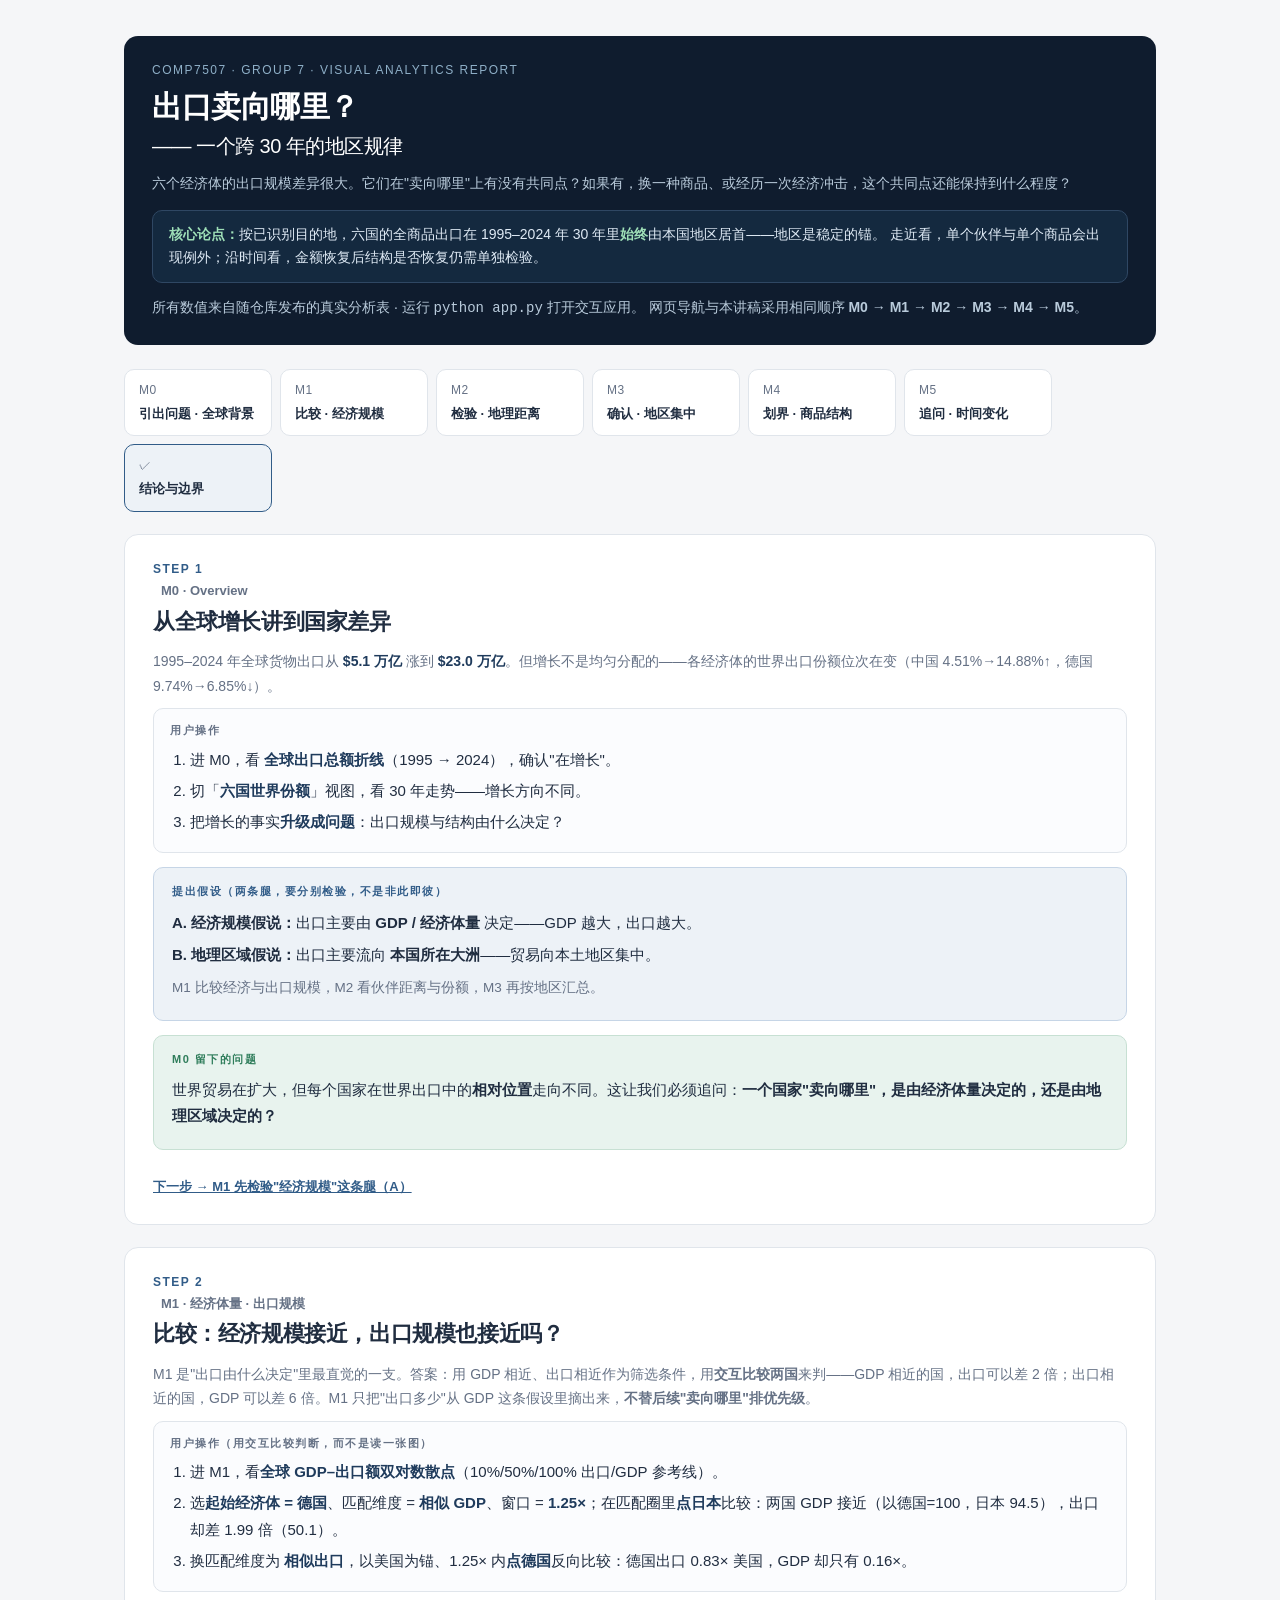
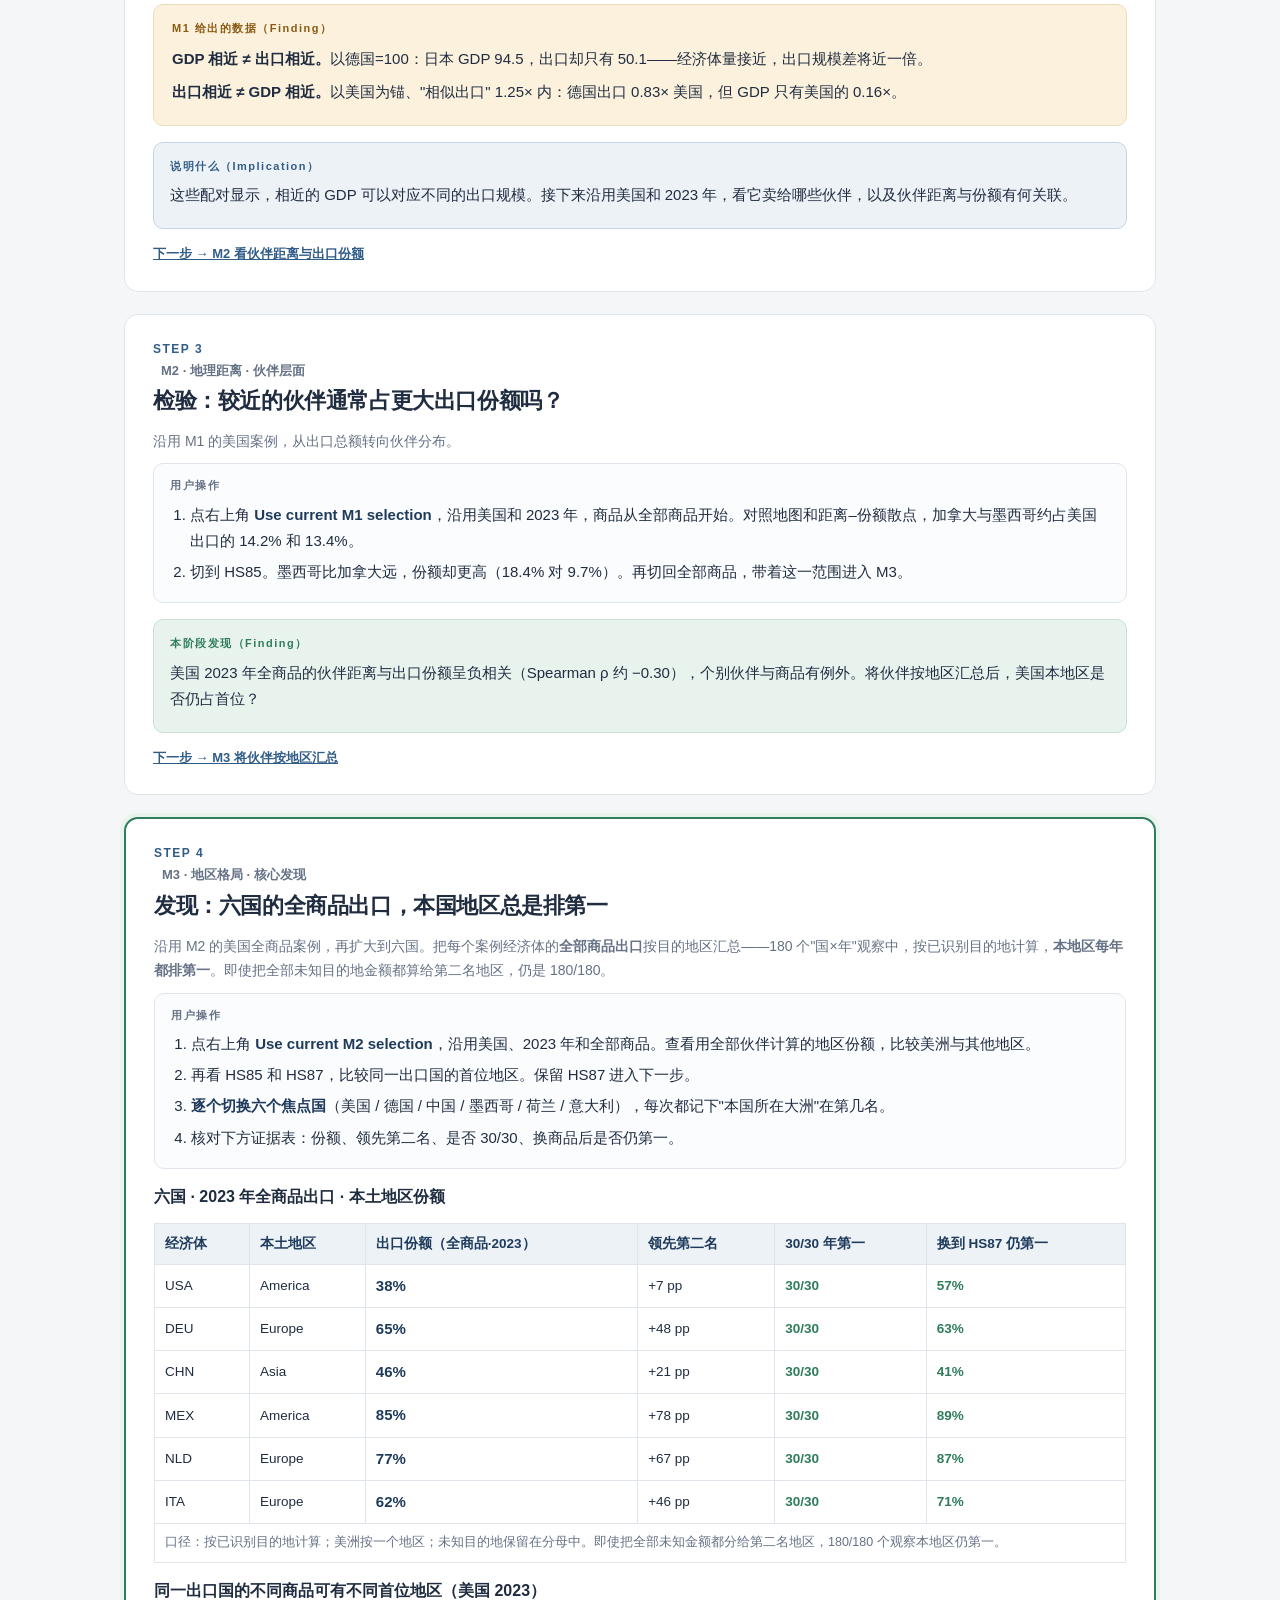
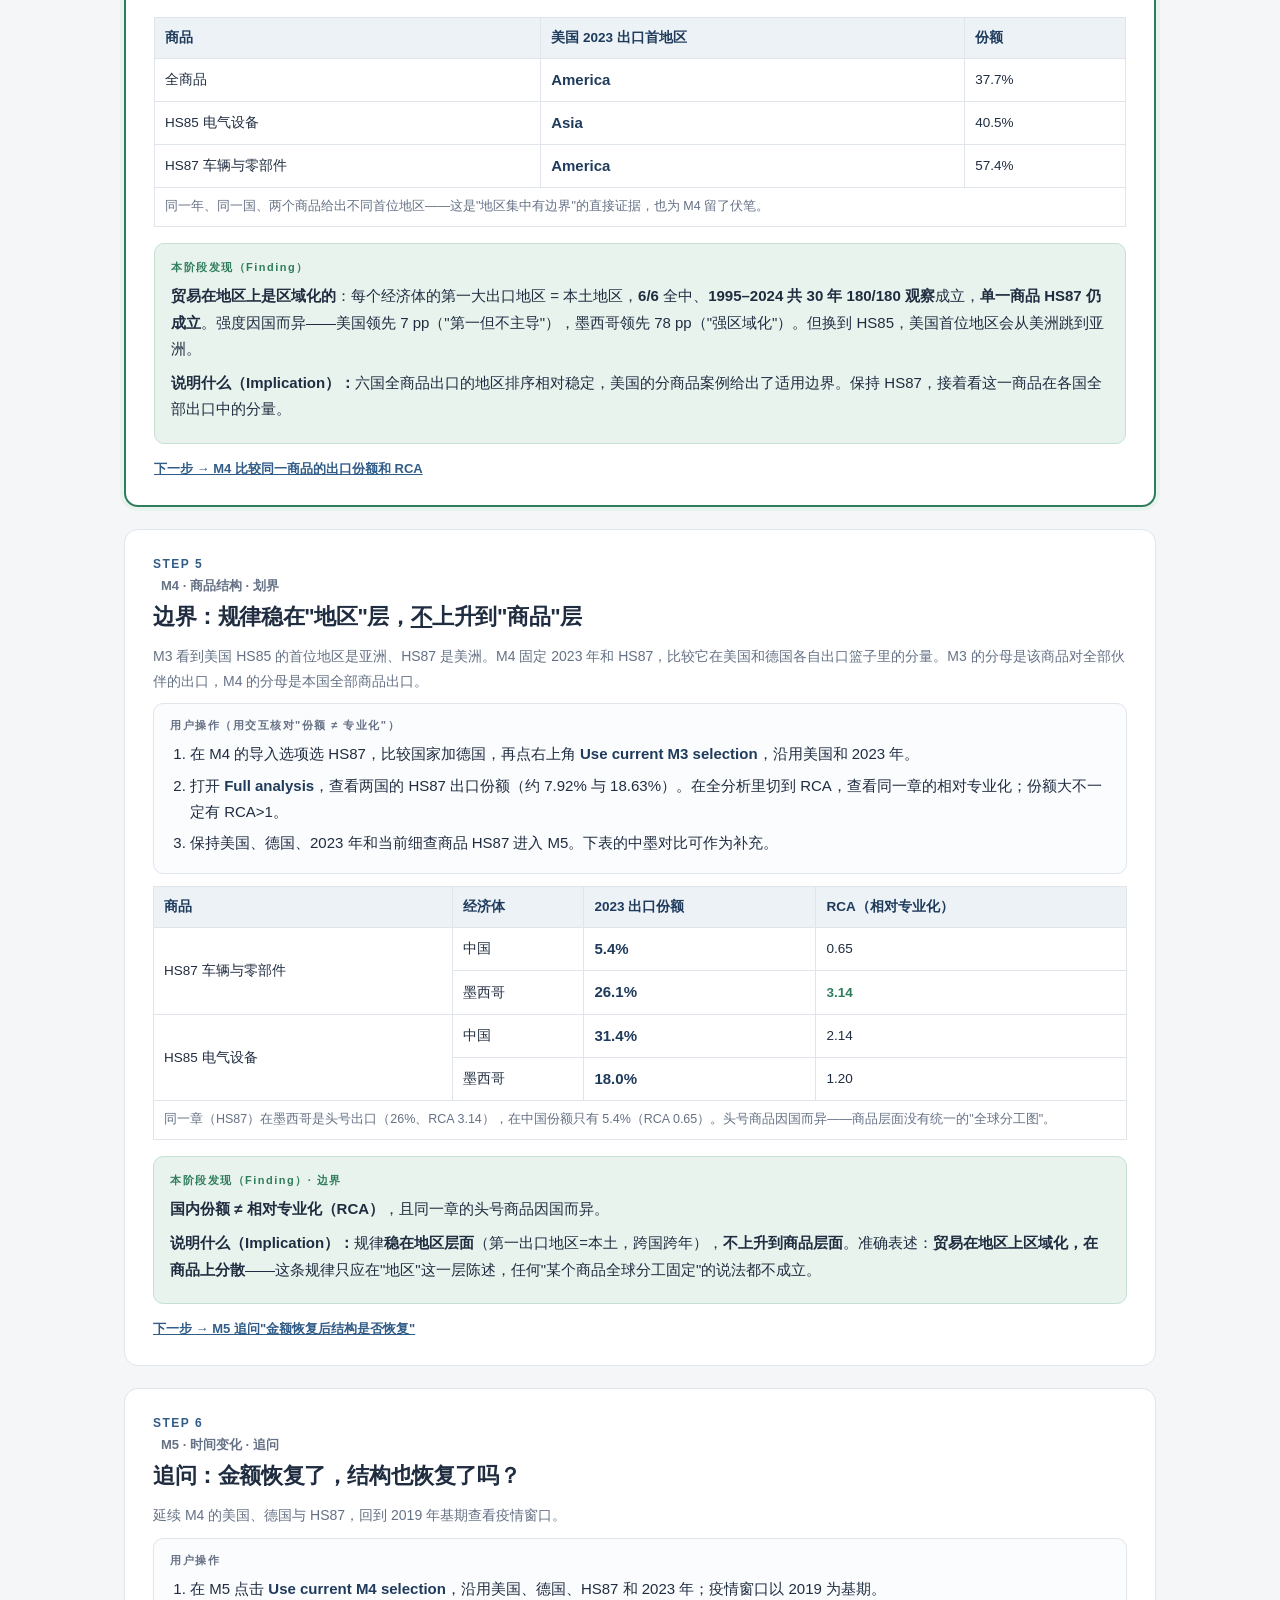
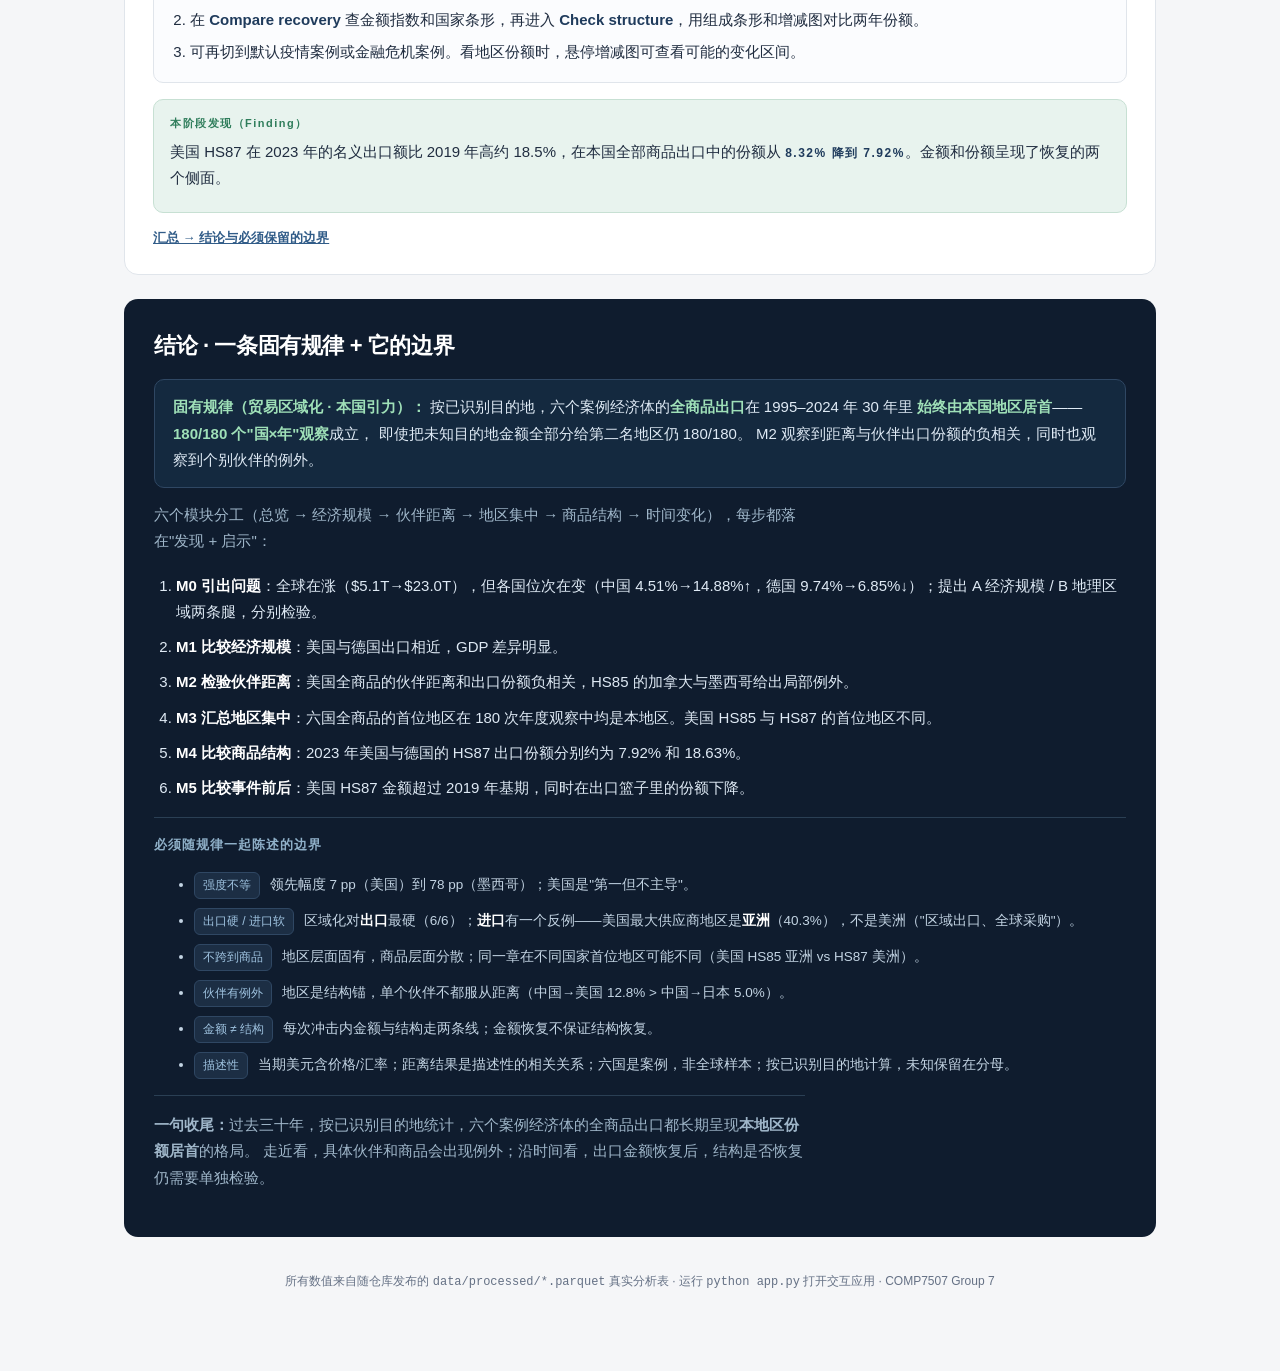
==== commit a4355f23: "Unify module numbering, handoffs and toolbars" ====
--- a/docs/USER_WALKTHROUGH.html
+++ b/docs/USER_WALKTHROUGH.html
@@ -111,15 +111,15 @@
     </div>
     <div class="sub" style="margin-top:12px">
       所有数值来自随仓库发布的真实分析表 · 运行 <code>python app.py</code> 打开交互应用。
-      网页导航与本讲稿采用相同顺序 <b>M0 → M2 → M1 → M3 → M4 → M5</b>。
+      网页导航与本讲稿采用相同顺序 <b>M0 → M1 → M2 → M3 → M4 → M5</b>。
     </div>
   </div>
 
   <!-- ===================== STEPPER ===================== -->
   <div class="stepper" id="stepper">
     <a href="#m0"><span class="code">M0</span><span class="nm">引出问题 · 全球背景</span></a>
-    <a href="#m2"><span class="code">M2</span><span class="nm">比较 · 经济规模</span></a>
-    <a href="#m1"><span class="code">M1</span><span class="nm">检验 · 地理距离</span></a>
+    <a href="#m1"><span class="code">M1</span><span class="nm">比较 · 经济规模</span></a>
+    <a href="#m2"><span class="code">M2</span><span class="nm">检验 · 地理距离</span></a>
     <a href="#m3"><span class="code">M3</span><span class="nm">确认 · 地区集中</span></a>
     <a href="#m4"><span class="code">M4</span><span class="nm">划界 · 商品结构</span></a>
     <a href="#m5"><span class="code">M5</span><span class="nm">追问 · 时间变化</span></a>
@@ -145,33 +145,33 @@
       <p class="qh">提出假设（两条腿，要分别检验，不是非此即彼）</p>
       <p><b>A. 经济规模假说：</b>出口主要由 <b>GDP / 经济体量</b> 决定——GDP 越大，出口越大。</p>
       <p><b>B. 地理区域假说：</b>出口主要流向 <b>本国所在大洲</b>——贸易向本土地区集中。</p>
-      <p style="color:var(--muted);font-size:13.5px;margin-top:8px">M2 比较经济与出口规模，M1 看伙伴距离与份额，M3 再按地区汇总。</p>
+      <p style="color:var(--muted);font-size:13.5px;margin-top:8px">M1 比较经济与出口规模，M2 看伙伴距离与份额，M3 再按地区汇总。</p>
     </div>
 
     <div class="verdict yes">
       <p class="vh">M0 留下的问题</p>
       <p>世界贸易在扩大，但每个国家在世界出口中的<b>相对位置</b>走向不同。这让我们必须追问：<b>一个国家"卖向哪里"，是由经济体量决定的，还是由地理区域决定的？</b></p>
     </div>
-    <a class="link" href="#m2"><b>下一步 → M2 先检验"经济规模"这条腿（A）</b></a>
-  </section>
-
-  <!-- ===================== M2 · REFUTE GDP ===================== -->
-  <section class="sec" id="m2">
-    <div class="num">STEP 2</div><div class="mod">M2 · 经济体量 · 出口规模</div>
+    <a class="link" href="#m1"><b>下一步 → M1 先检验"经济规模"这条腿（A）</b></a>
+  </section>
+
+  <!-- ===================== M1 · REFUTE GDP ===================== -->
+  <section class="sec" id="m1">
+    <div class="num">STEP 2</div><div class="mod">M1 · 经济体量 · 出口规模</div>
     <h2>比较：经济规模接近，出口规模也接近吗？</h2>
-    <p class="subq">M2 是"出口由什么决定"里最直觉的一支。答案：用 GDP 相近、出口相近作为筛选条件，用<b>交互比较两国</b>来判——GDP 相近的国，出口可以差 2 倍；出口相近的国，GDP 可以差 6 倍。M2 只把"出口多少"从 GDP 这条假设里摘出来，<b>不替后续"卖向哪里"排优先级</b>。</p>
+    <p class="subq">M1 是"出口由什么决定"里最直觉的一支。答案：用 GDP 相近、出口相近作为筛选条件，用<b>交互比较两国</b>来判——GDP 相近的国，出口可以差 2 倍；出口相近的国，GDP 可以差 6 倍。M1 只把"出口多少"从 GDP 这条假设里摘出来，<b>不替后续"卖向哪里"排优先级</b>。</p>
 
     <div class="op">
       <p class="oh">用户操作（用交互比较判断，而不是读一张图）</p>
       <ol>
-        <li>进 M2，看<b>全球 GDP–出口额双对数散点</b>（10%/50%/100% 出口/GDP 参考线）。</li>
+        <li>进 M1，看<b>全球 GDP–出口额双对数散点</b>（10%/50%/100% 出口/GDP 参考线）。</li>
         <li>选<b>起始经济体 = 德国</b>、匹配维度 = <b>相似 GDP</b>、窗口 = <b>1.25×</b>；在匹配圈里<b>点日本</b>比较：两国 GDP 接近（以德国=100，日本 94.5），出口却差 1.99 倍（50.1）。</li>
         <li>换匹配维度为 <b>相似出口</b>，以美国为锚、1.25× 内<b>点德国</b>反向比较：德国出口 0.83× 美国，GDP 却只有 0.16×。</li>
       </ol>
     </div>
 
     <div class="verdict no">
-      <p class="vh">M2 给出的数据（Finding）</p>
+      <p class="vh">M1 给出的数据（Finding）</p>
       <p><b>GDP 相近 ≠ 出口相近。</b>以德国=100：日本 GDP 94.5，出口却只有 50.1——经济体量接近，出口规模差将近一倍。</p>
       <p><b>出口相近 ≠ GDP 相近。</b>以美国为锚、"相似出口" 1.25× 内：德国出口 0.83× 美国，但 GDP 只有美国的 0.16×。</p>
     </div>
@@ -180,18 +180,18 @@
       <p class="ch" style="color:var(--accent)">说明什么（Implication）</p>
       <p>这些配对显示，相近的 GDP 可以对应不同的出口规模。接下来沿用美国和 2023 年，看它卖给哪些伙伴，以及伙伴距离与份额有何关联。</p>
     </div>
-    <a class="link" href="#m1"><b>下一步 → M1 看伙伴距离与出口份额</b></a>
-  </section>
-
-  <!-- ===================== M1 · EXPLAIN BY DISTANCE ===================== -->
-  <section class="sec" id="m1">
-    <div class="num">STEP 3</div><div class="mod">M1 · 地理距离 · 伙伴层面</div>
+    <a class="link" href="#m2"><b>下一步 → M2 看伙伴距离与出口份额</b></a>
+  </section>
+
+  <!-- ===================== M2 · EXPLAIN BY DISTANCE ===================== -->
+  <section class="sec" id="m2">
+    <div class="num">STEP 3</div><div class="mod">M2 · 地理距离 · 伙伴层面</div>
     <h2>检验：较近的伙伴通常占更大出口份额吗？</h2>
-    <p class="subq">沿用 M2 的美国案例，从出口总额转向伙伴分布。</p>
+    <p class="subq">沿用 M1 的美国案例，从出口总额转向伙伴分布。</p>
     <div class="op">
       <p class="oh">用户操作</p>
       <ol>
-        <li>选美国、2023、全部商品，对照地图和距离–份额散点。加拿大与墨西哥约占美国出口的 14.2% 和 13.4%。</li>
+        <li>点右上角 <b>Use current M1 selection</b>，沿用美国和 2023 年，商品从全部商品开始。对照地图和距离–份额散点，加拿大与墨西哥约占美国出口的 14.2% 和 13.4%。</li>
         <li>切到 HS85。墨西哥比加拿大远，份额却更高（18.4% 对 9.7%）。再切回全部商品，带着这一范围进入 M3。</li>
       </ol>
     </div>
@@ -207,12 +207,12 @@
   <section class="sec aha" id="m3">
     <div class="num">STEP 4</div><div class="mod">M3 · 地区格局 · 核心发现</div>
     <h2>发现：六国的全商品出口，本国地区总是排第一</h2>
-    <p class="subq">沿用 M1 的美国全商品案例，再扩大到六国。把每个案例经济体的<b>全部商品出口</b>按目的地区汇总——180 个"国×年"观察中，按已识别目的地计算，<b>本地区每年都排第一</b>。即使把全部未知目的地金额都算给第二名地区，仍是 180/180。</p>
+    <p class="subq">沿用 M2 的美国全商品案例，再扩大到六国。把每个案例经济体的<b>全部商品出口</b>按目的地区汇总——180 个"国×年"观察中，按已识别目的地计算，<b>本地区每年都排第一</b>。即使把全部未知目的地金额都算给第二名地区，仍是 180/180。</p>
 
     <div class="op">
       <p class="oh">用户操作</p>
       <ol>
-        <li>选美国、2023、全部商品、出口，查看地区份额，比较美洲与其他地区。</li>
+        <li>点右上角 <b>Use current M2 selection</b>，沿用美国、2023 年和全部商品。查看用全部伙伴计算的地区份额，比较美洲与其他地区。</li>
         <li>再看 HS85 和 HS87，比较同一出口国的首位地区。保留 HS87 进入下一步。</li>
         <li><b>逐个切换六个焦点国</b>（美国 / 德国 / 中国 / 墨西哥 / 荷兰 / 意大利），每次都记下"本国所在大洲"在第几名。</li>
         <li>核对下方证据表：份额、领先第二名、是否 30/30、换商品后是否仍第一。</li>
@@ -271,9 +271,9 @@
     <div class="op">
       <p class="oh">用户操作（用交互核对"份额 ≠ 专业化"）</p>
       <ol>
-        <li>进 M4，走 <b>01 比较结构 → 02 检验专业化 → 03 检查变化</b>。</li>
-        <li>看<b>份额 vs RCA</b> 两个热力图：用「检验专业化」把同一章在两国的份额与 RCA 并排读——份额大 ≠ RCA&gt;1。</li>
-        <li>自选美国、德国，查看 2023 年的 HS87 出口份额（约 7.92% 与 18.63%）及 RCA。下表的中墨对比可作为补充。</li>
+        <li>在 M4 的导入选项选 HS87，比较国家加德国，再点右上角 <b>Use current M3 selection</b>，沿用美国和 2023 年。</li>
+        <li>打开 <b>Full analysis</b>，查看两国的 HS87 出口份额（约 7.92% 与 18.63%）。在全分析里切到 RCA，查看同一章的相对专业化；份额大不一定有 RCA&gt;1。</li>
+        <li>保持美国、德国、2023 年和当前细查商品 HS87 进入 M5。下表的中墨对比可作为补充。</li>
       </ol>
     </div>
 
@@ -328,14 +328,14 @@
       按已识别目的地，六个案例经济体的<b>全商品出口</b>在 1995–2024 年 30 年里
       <b>始终由本国地区居首</b>——<b>180/180 个"国×年"观察</b>成立，
       即使把未知目的地金额全部分给第二名地区仍 180/180。
-      M1 观察到距离与伙伴出口份额的负相关，同时也观察到个别伙伴的例外。
+      M2 观察到距离与伙伴出口份额的负相关，同时也观察到个别伙伴的例外。
     </p>
 
     <p class="lead">六个模块分工（总览 → 经济规模 → 伙伴距离 → 地区集中 → 商品结构 → 时间变化），每步都落在"发现 + 启示"：</p>
     <ol>
       <li><b>M0 引出问题</b>：全球在涨（$5.1T→$23.0T），但各国位次在变（中国 4.51%→14.88%↑，德国 9.74%→6.85%↓）；提出 A 经济规模 / B 地理区域两条腿，分别检验。</li>
-      <li><b>M2 比较经济规模</b>：美国与德国出口相近，GDP 差异明显。</li>
-      <li><b>M1 检验伙伴距离</b>：美国全商品的伙伴距离和出口份额负相关，HS85 的加拿大与墨西哥给出局部例外。</li>
+      <li><b>M1 比较经济规模</b>：美国与德国出口相近，GDP 差异明显。</li>
+      <li><b>M2 检验伙伴距离</b>：美国全商品的伙伴距离和出口份额负相关，HS85 的加拿大与墨西哥给出局部例外。</li>
       <li><b>M3 汇总地区集中</b>：六国全商品的首位地区在 180 次年度观察中均是本地区。美国 HS85 与 HS87 的首位地区不同。</li>
       <li><b>M4 比较商品结构</b>：2023 年美国与德国的 HS87 出口份额分别约为 7.92% 和 18.63%。</li>
       <li><b>M5 比较事件前后</b>：美国 HS87 金额超过 2019 年基期，同时在出口篮子里的份额下降。</li>
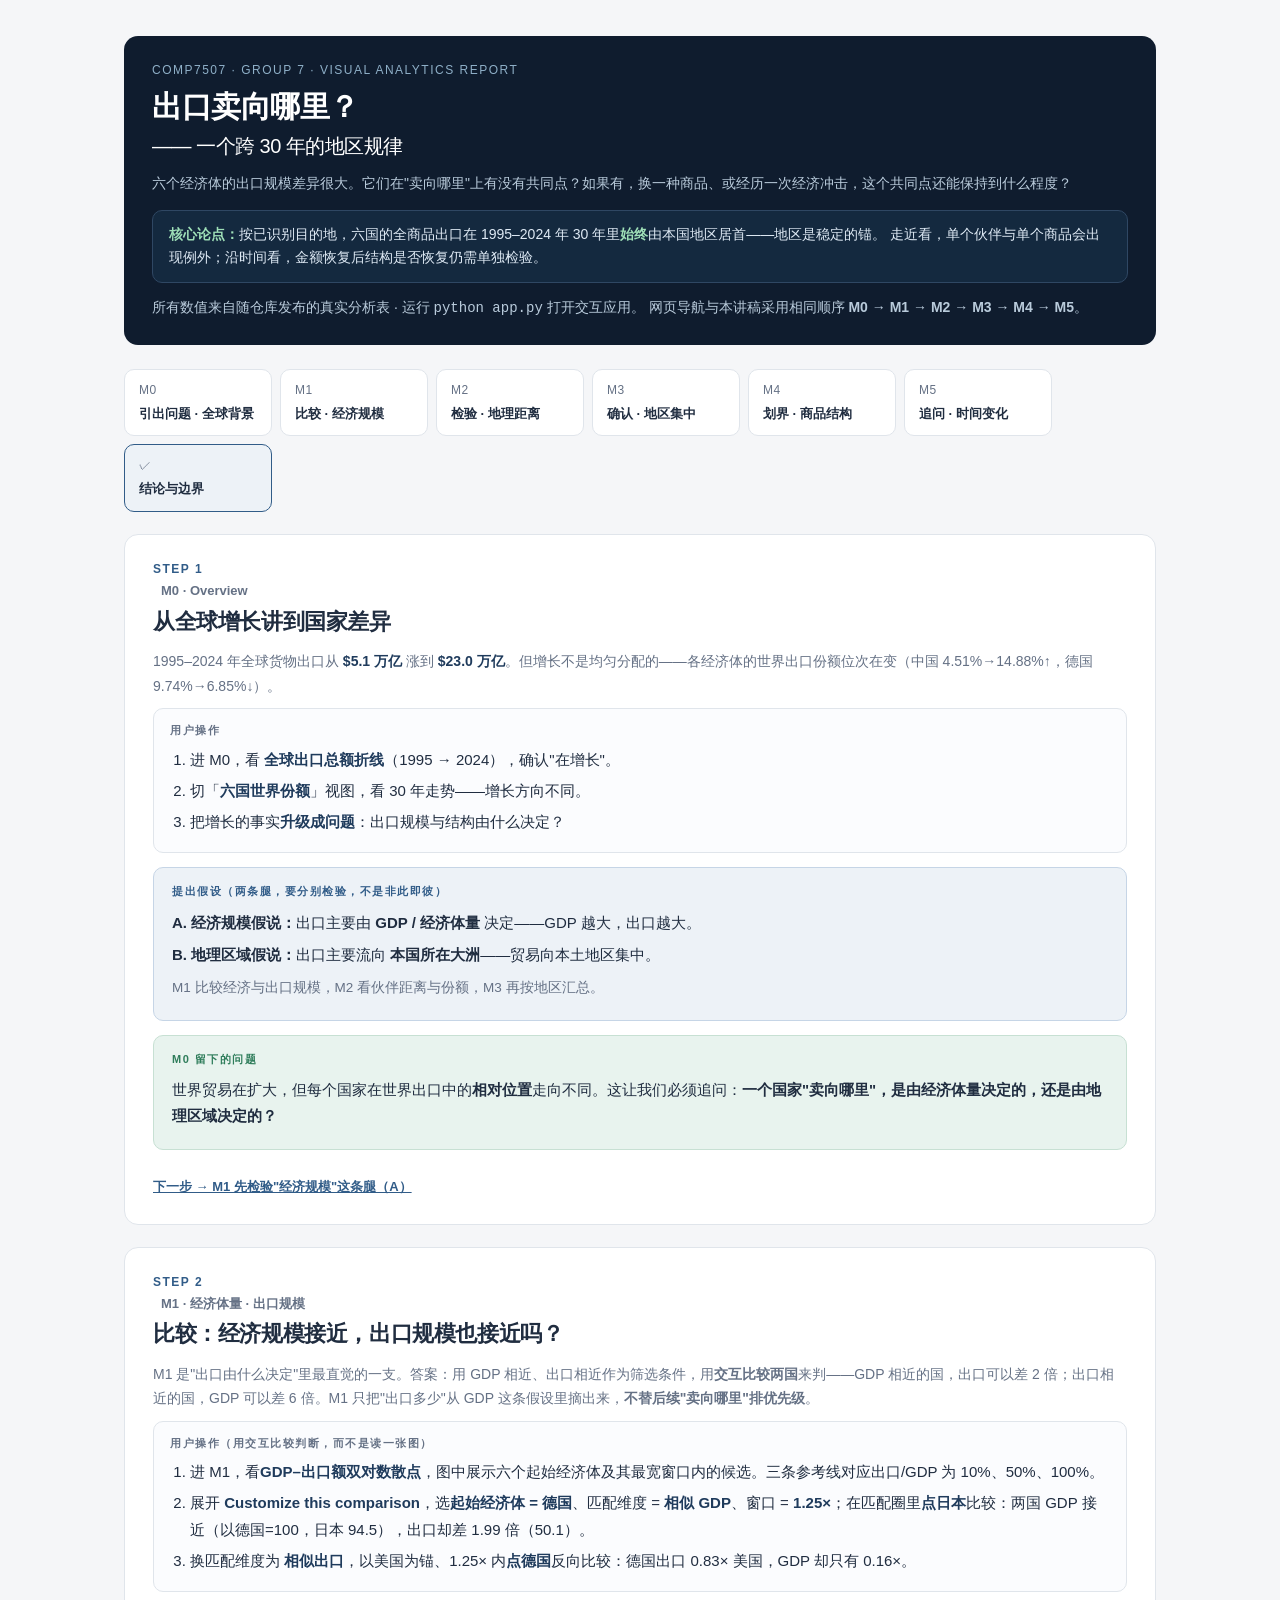
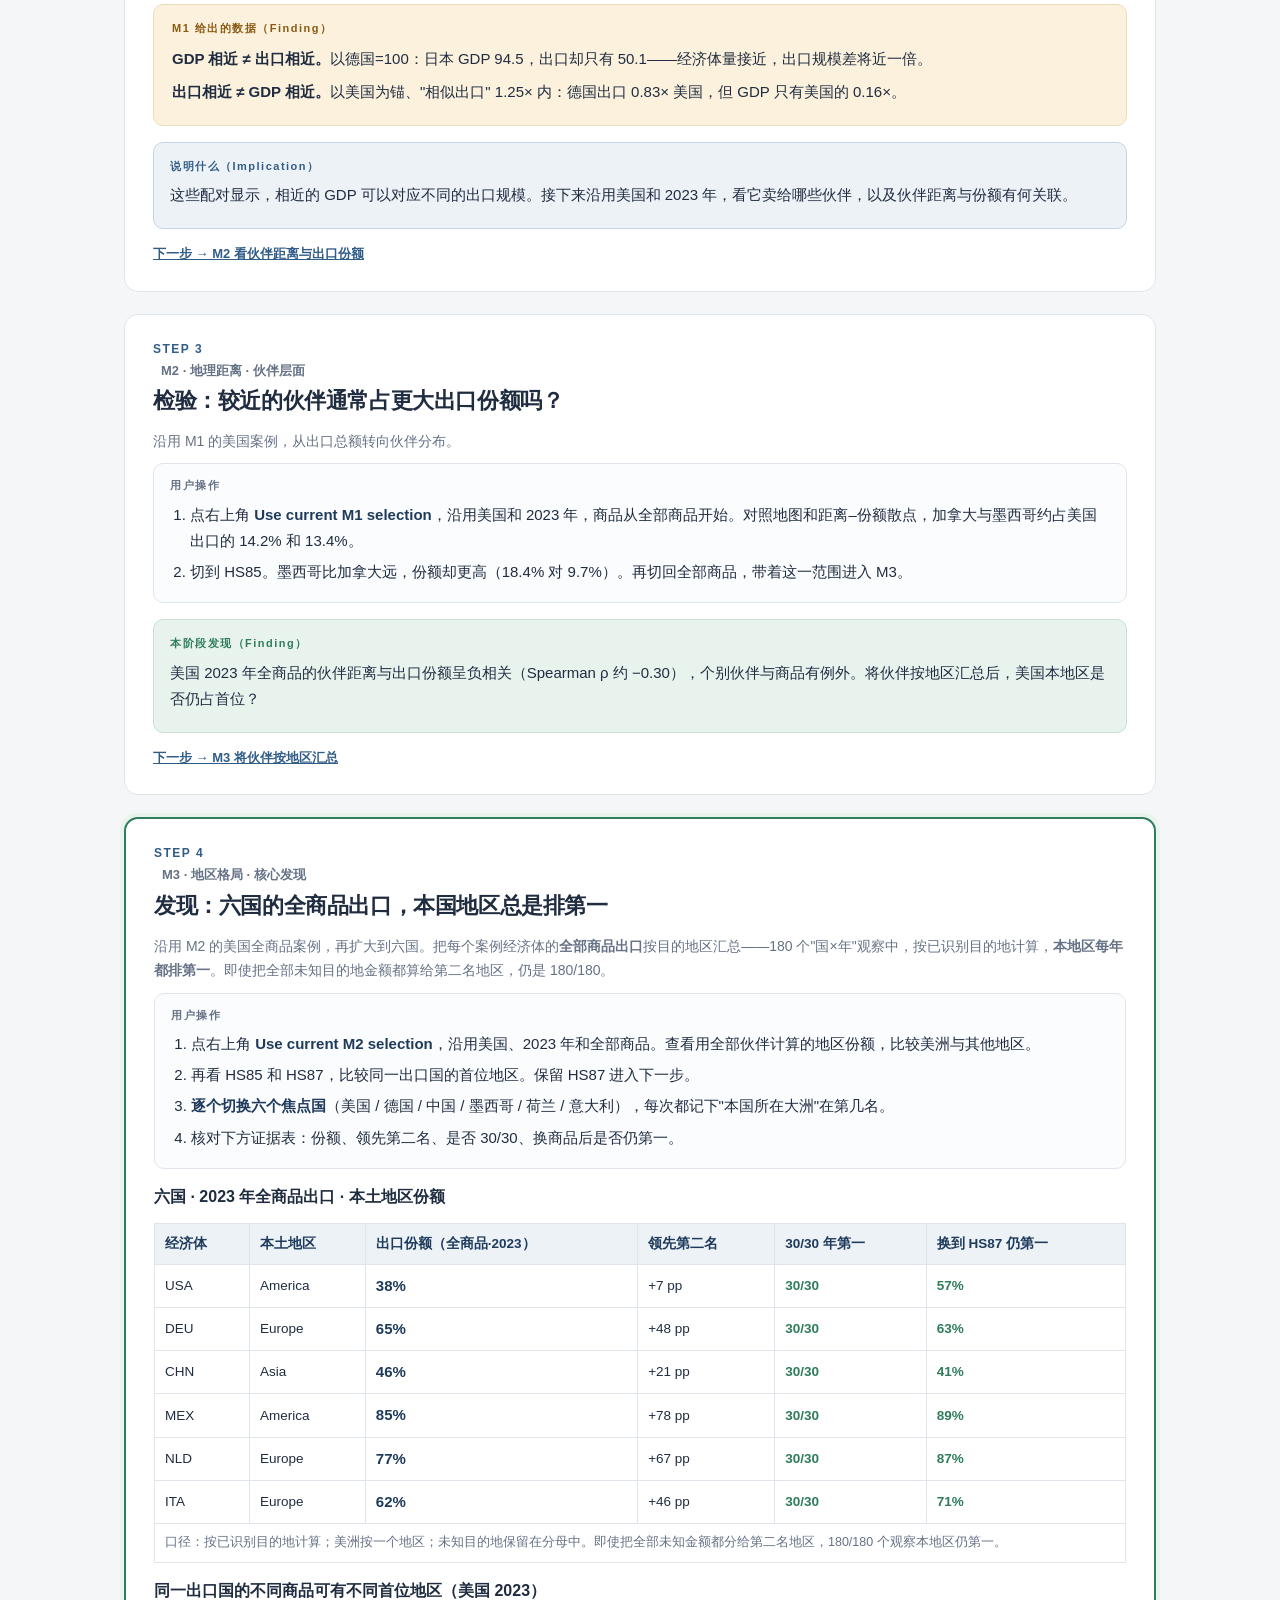
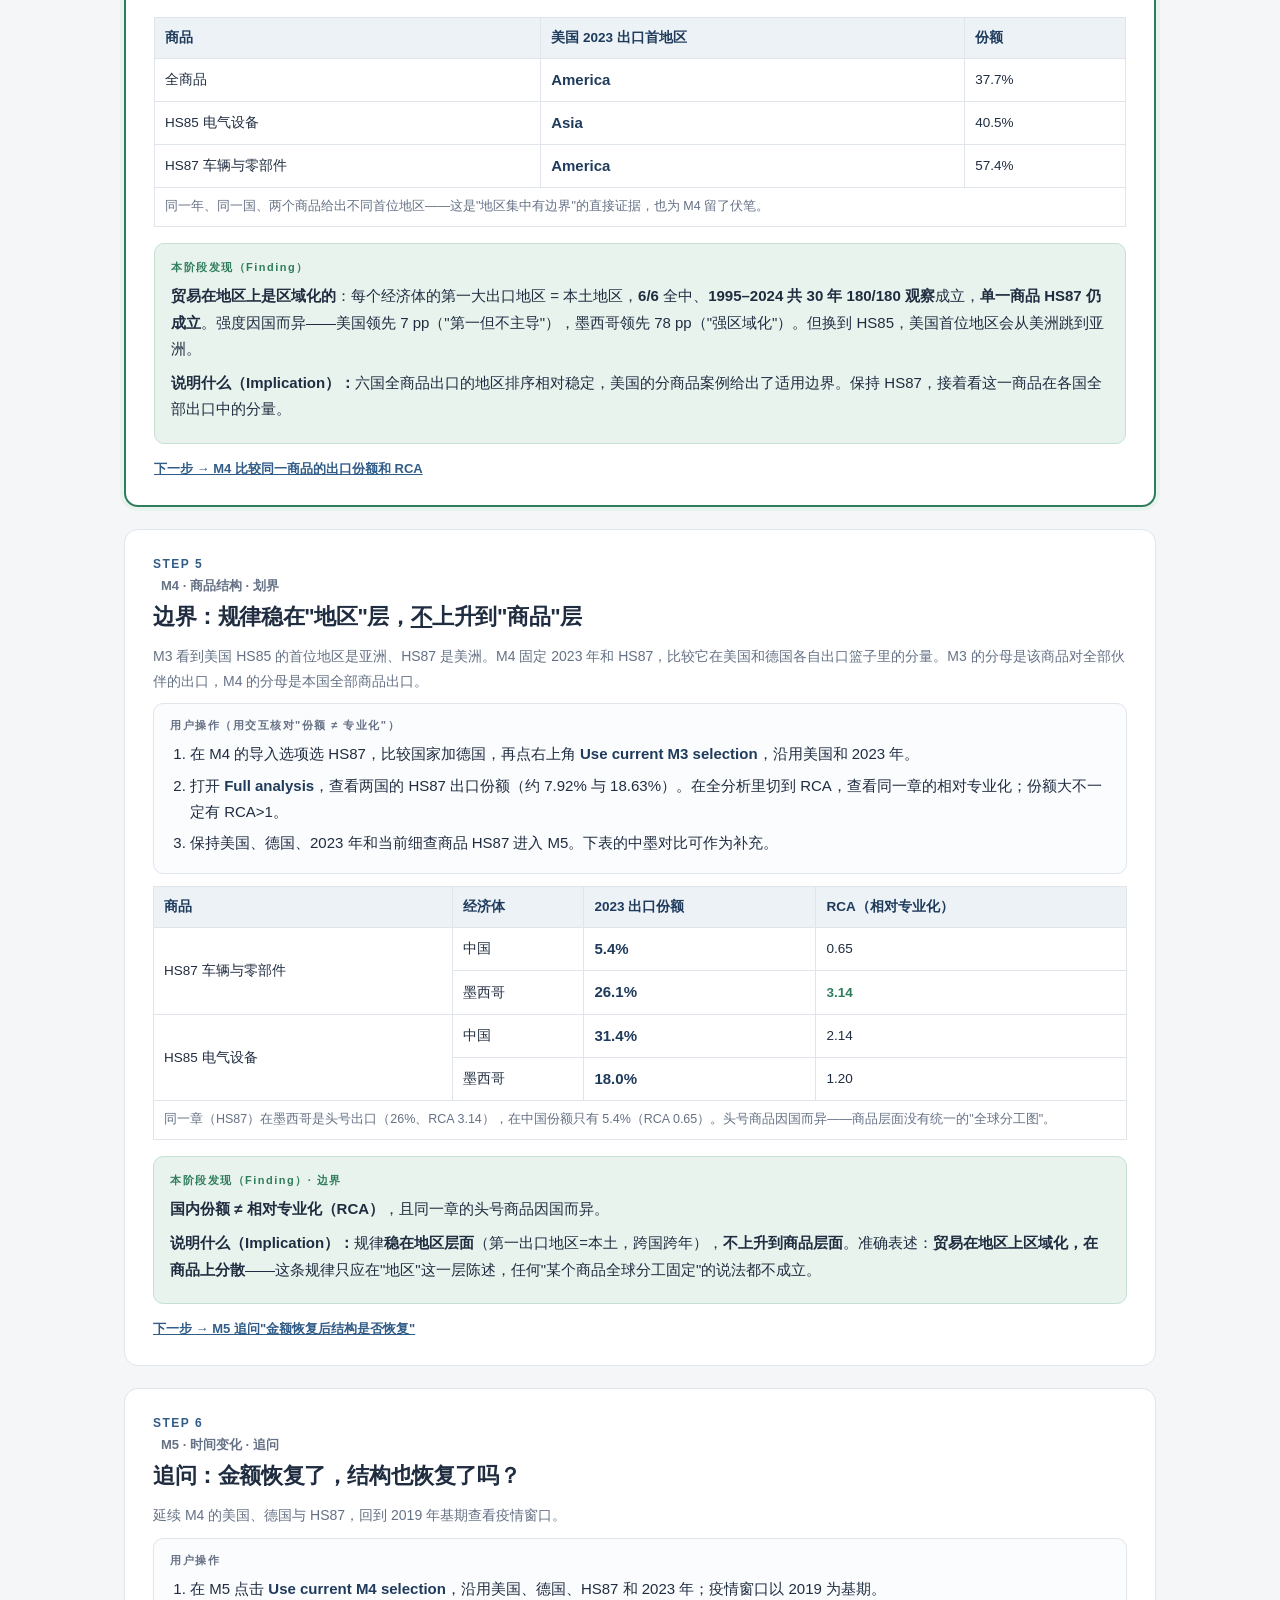
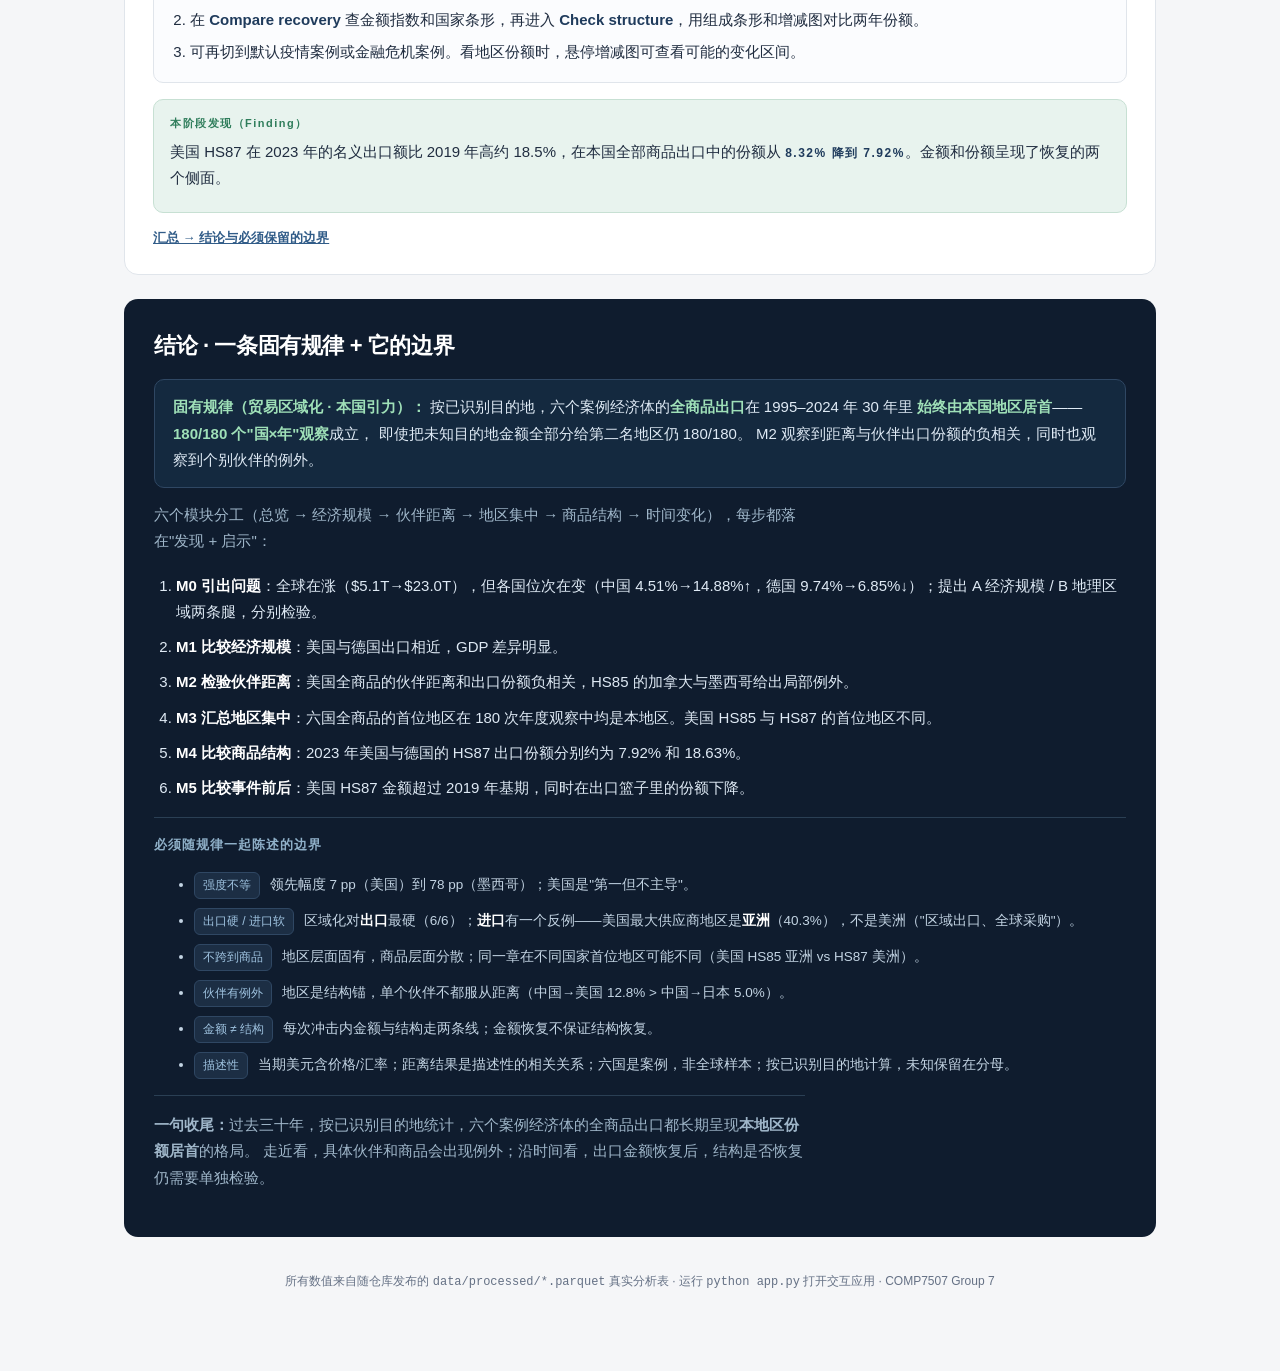
==== commit 6a452e82: "Integrate merged economy improvements into the module sequence" ====
--- a/docs/USER_WALKTHROUGH.html
+++ b/docs/USER_WALKTHROUGH.html
@@ -164,8 +164,8 @@
     <div class="op">
       <p class="oh">用户操作（用交互比较判断，而不是读一张图）</p>
       <ol>
-        <li>进 M1，看<b>全球 GDP–出口额双对数散点</b>（10%/50%/100% 出口/GDP 参考线）。</li>
-        <li>选<b>起始经济体 = 德国</b>、匹配维度 = <b>相似 GDP</b>、窗口 = <b>1.25×</b>；在匹配圈里<b>点日本</b>比较：两国 GDP 接近（以德国=100，日本 94.5），出口却差 1.99 倍（50.1）。</li>
+        <li>进 M1，看<b>GDP–出口额双对数散点</b>，图中展示六个起始经济体及其最宽窗口内的候选。三条参考线对应出口/GDP 为 10%、50%、100%。</li>
+        <li>展开 <b>Customize this comparison</b>，选<b>起始经济体 = 德国</b>、匹配维度 = <b>相似 GDP</b>、窗口 = <b>1.25×</b>；在匹配圈里<b>点日本</b>比较：两国 GDP 接近（以德国=100，日本 94.5），出口却差 1.99 倍（50.1）。</li>
         <li>换匹配维度为 <b>相似出口</b>，以美国为锚、1.25× 内<b>点德国</b>反向比较：德国出口 0.83× 美国，GDP 却只有 0.16×。</li>
       </ol>
     </div>
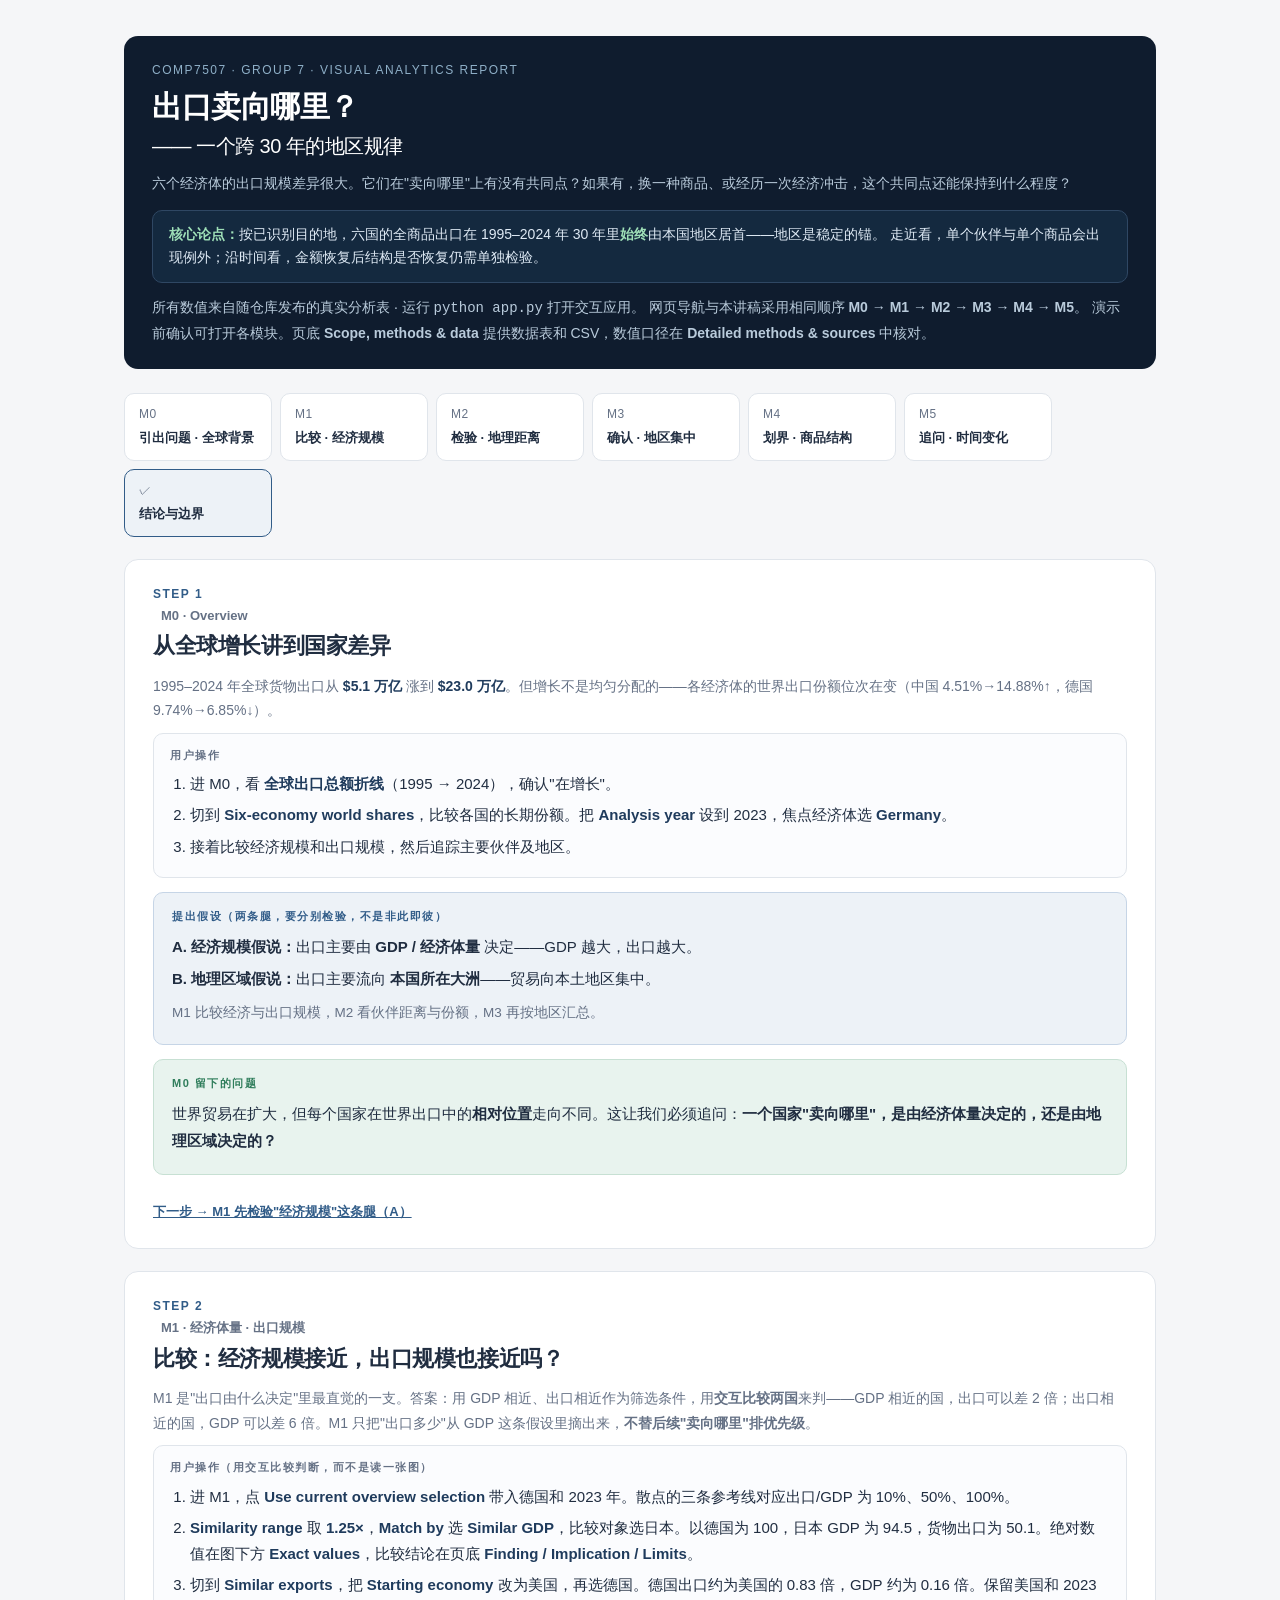
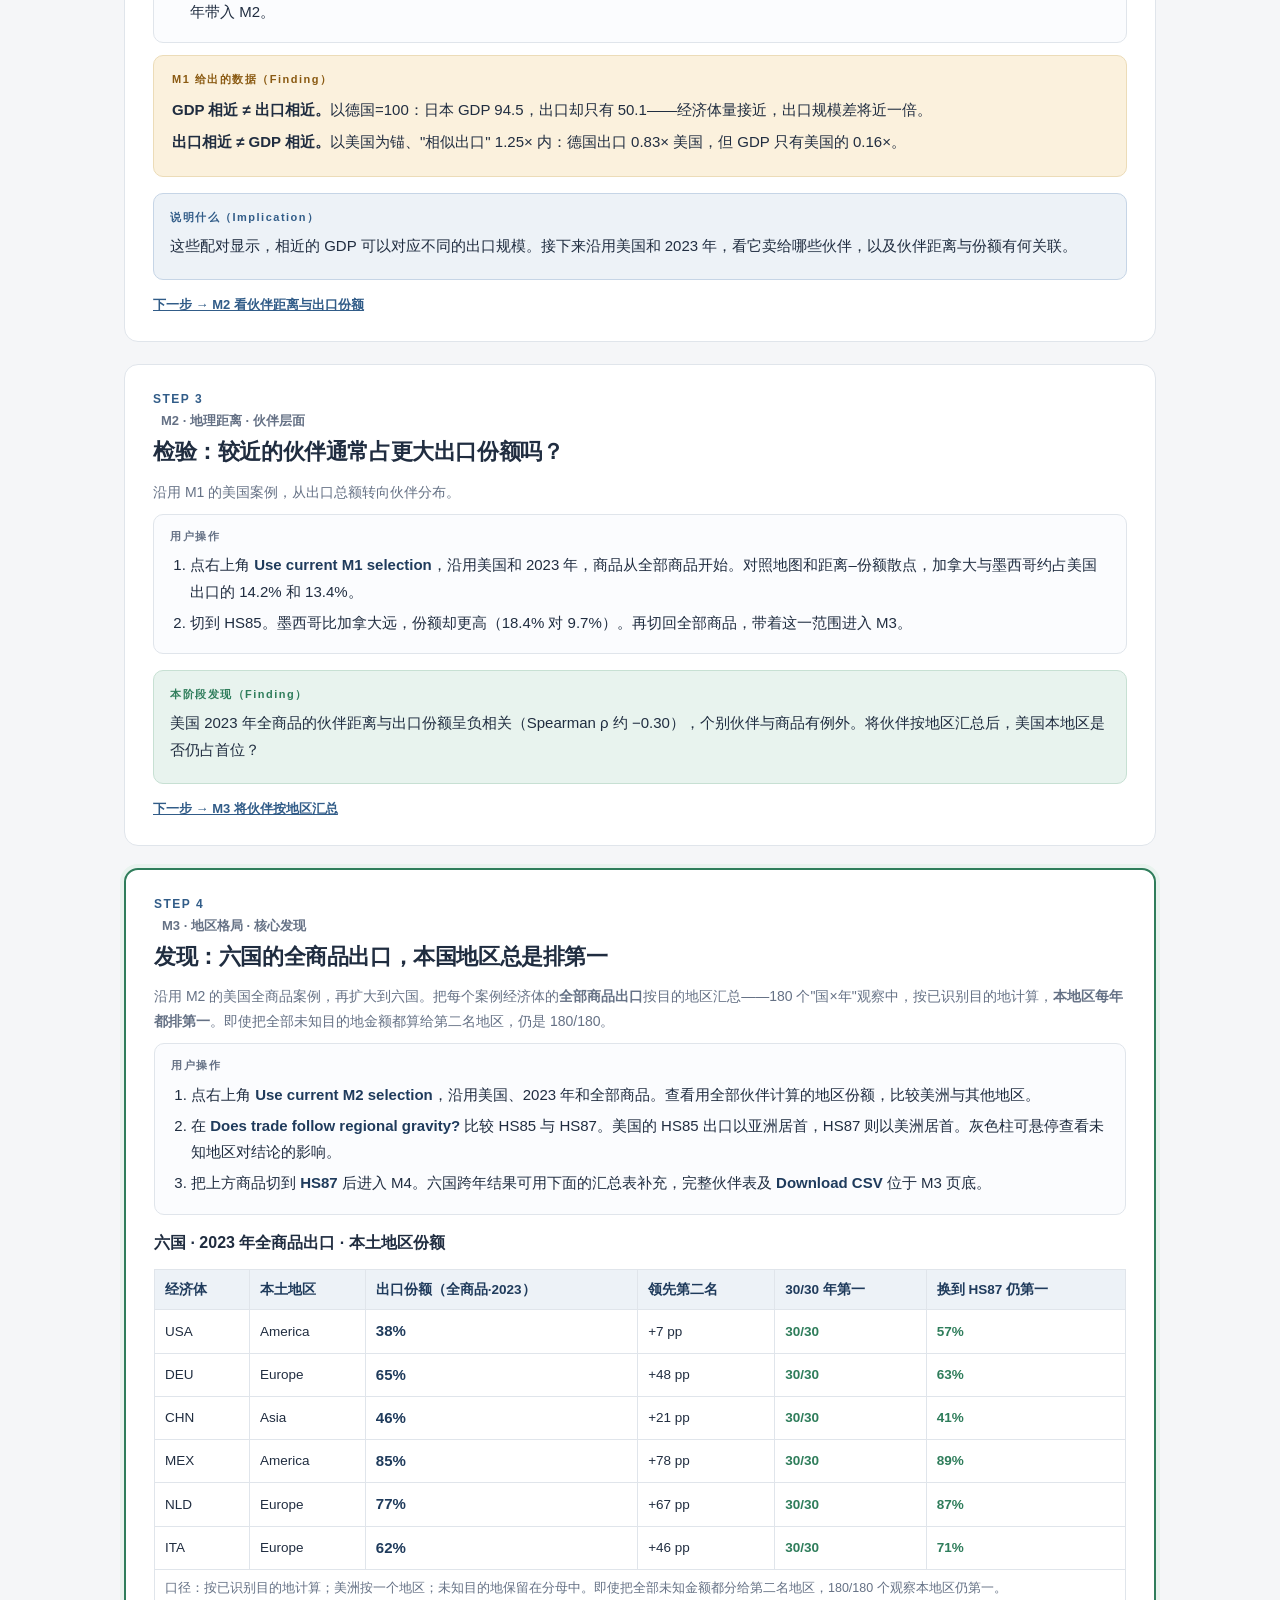
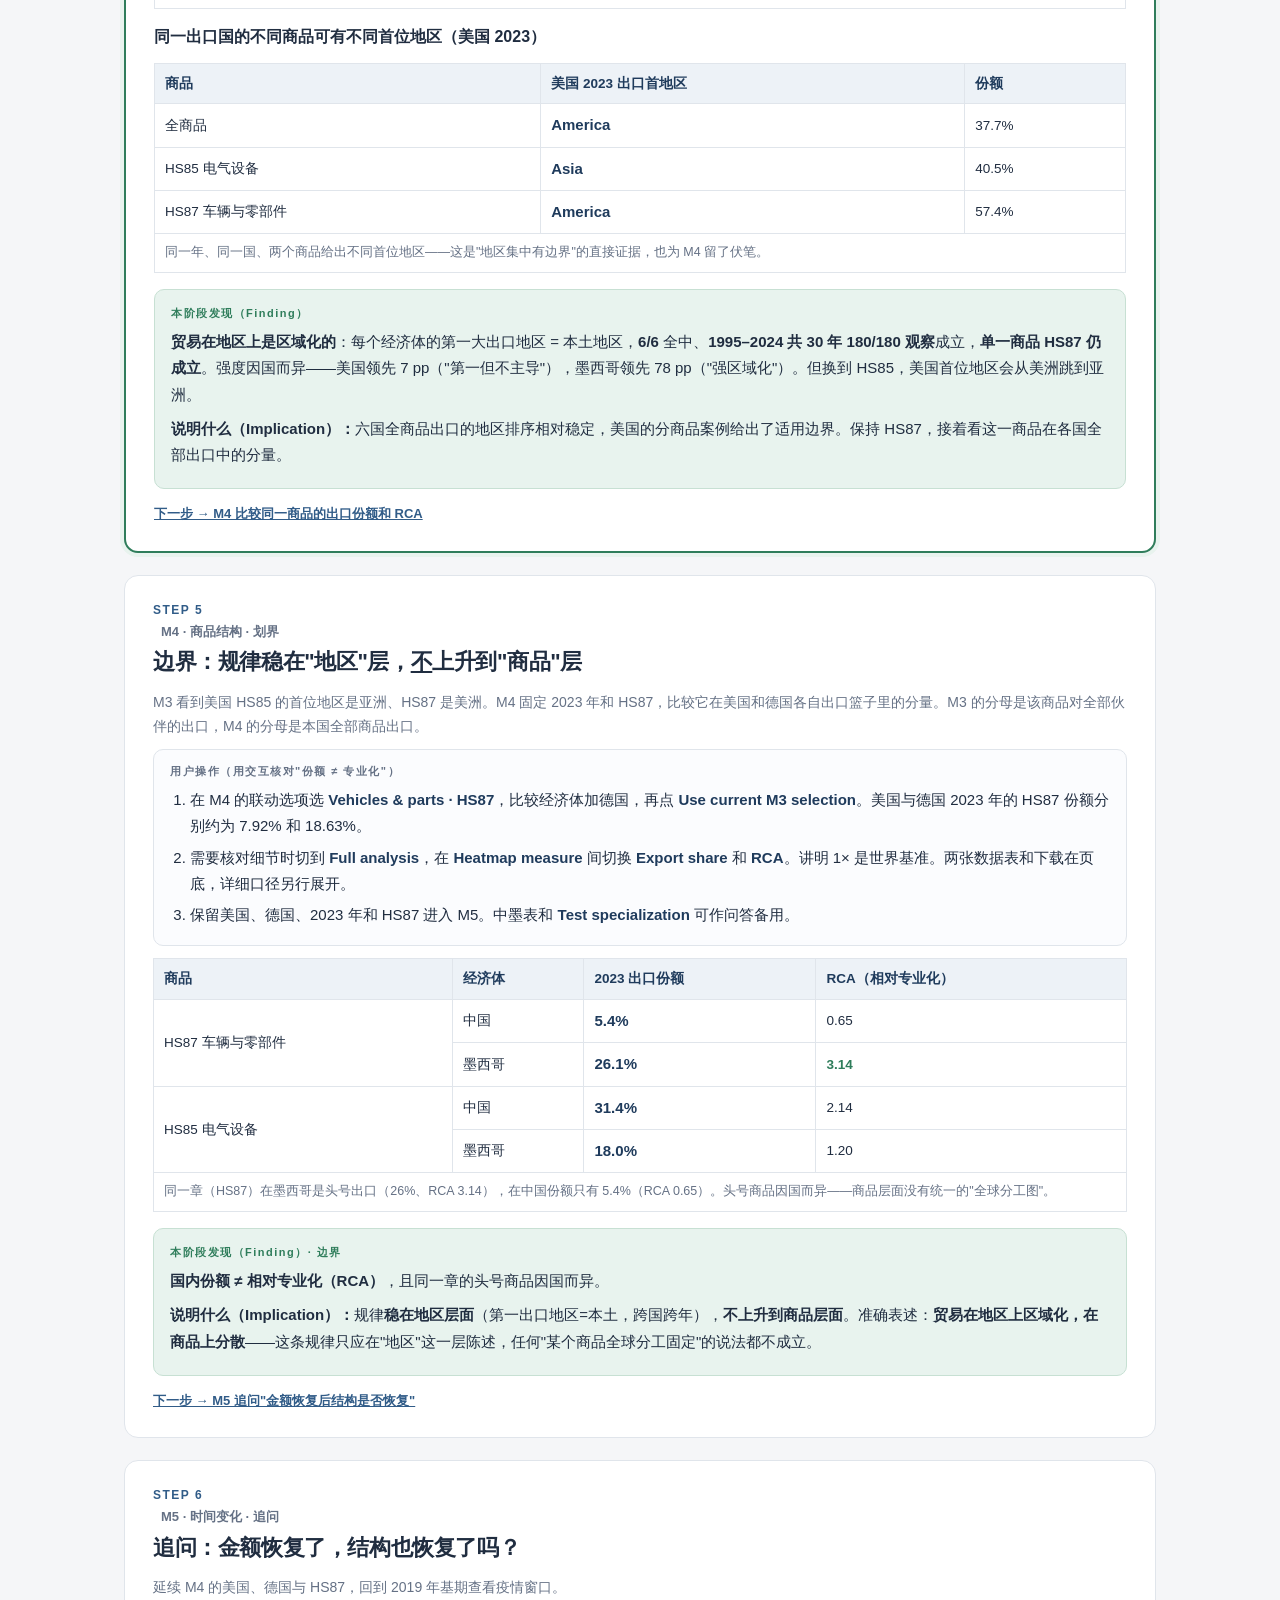
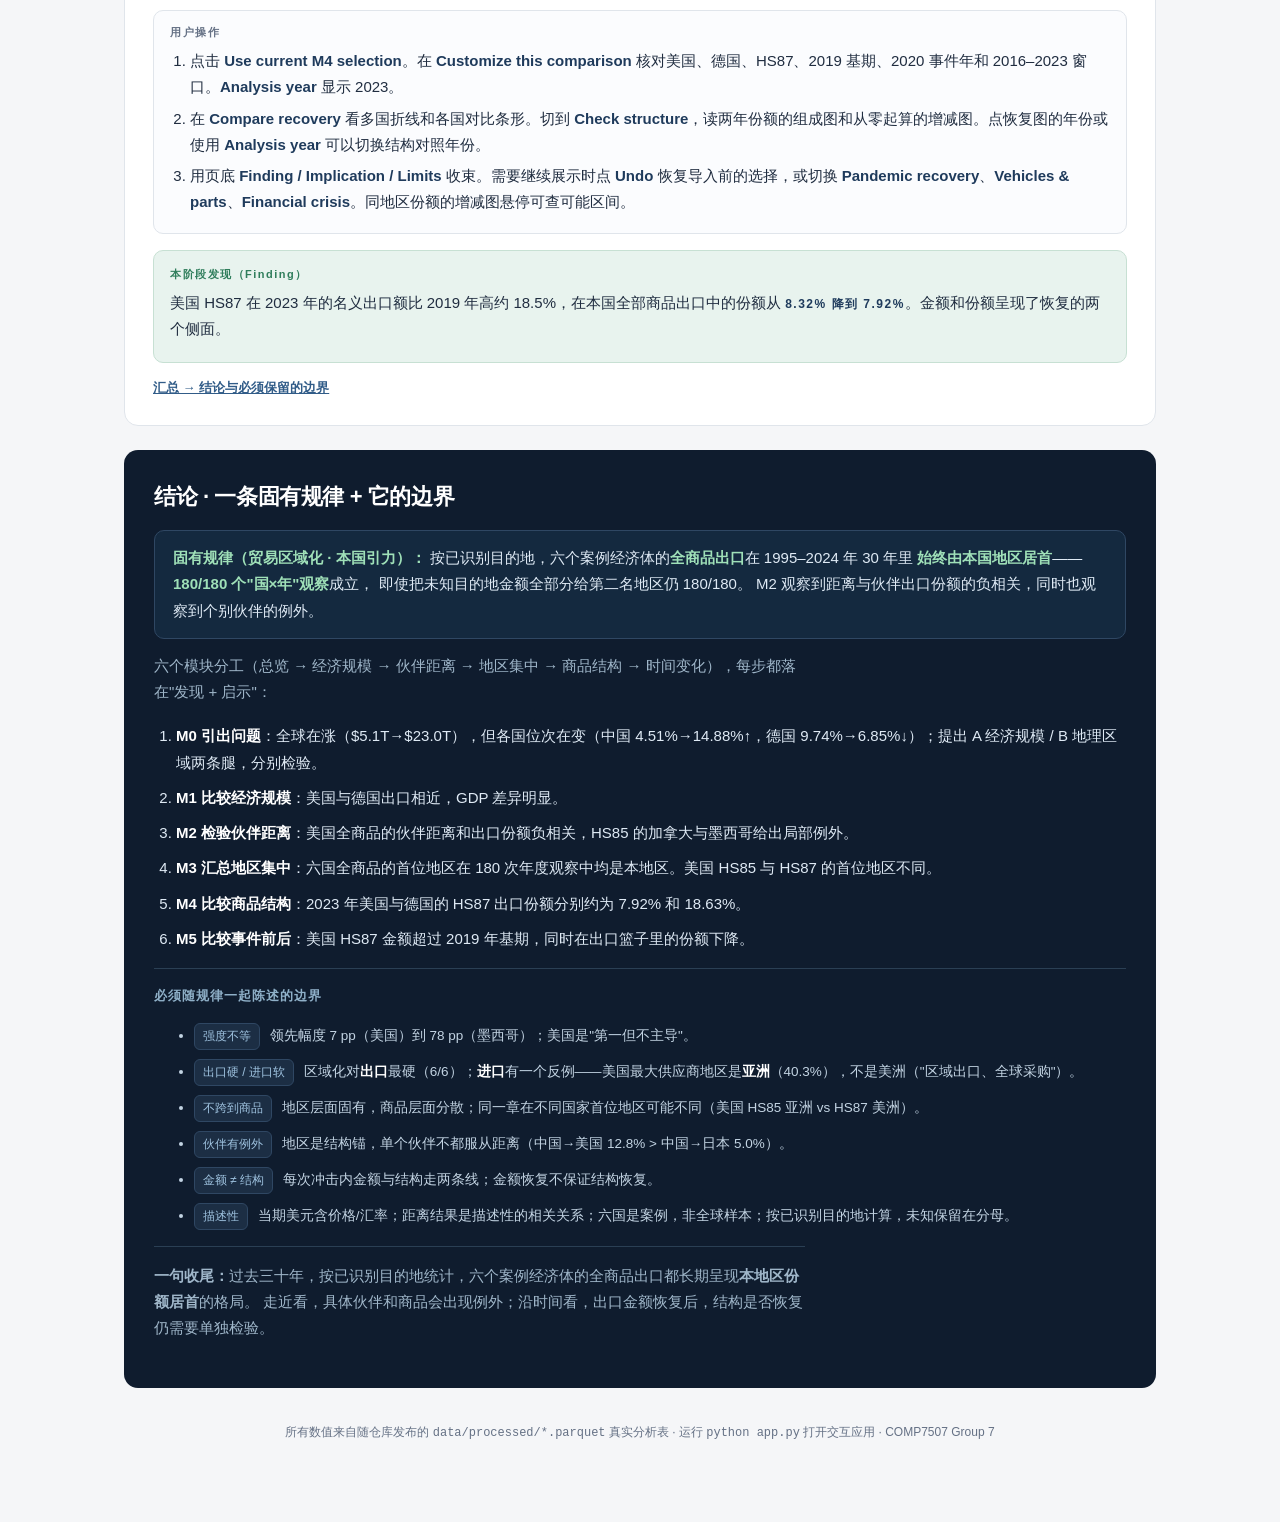
==== commit 444ed8a8: "Finalize module layouts, transfer undo, and presentation walkthrough" ====
--- a/docs/USER_WALKTHROUGH.html
+++ b/docs/USER_WALKTHROUGH.html
@@ -112,6 +112,7 @@
     <div class="sub" style="margin-top:12px">
       所有数值来自随仓库发布的真实分析表 · 运行 <code>python app.py</code> 打开交互应用。
       网页导航与本讲稿采用相同顺序 <b>M0 → M1 → M2 → M3 → M4 → M5</b>。
+      演示前确认可打开各模块。页底 <b>Scope, methods &amp; data</b> 提供数据表和 CSV，数值口径在 <b>Detailed methods &amp; sources</b> 中核对。
     </div>
   </div>
 
@@ -136,8 +137,8 @@
       <p class="oh">用户操作</p>
       <ol>
         <li>进 M0，看 <b>全球出口总额折线</b>（1995 → 2024），确认"在增长"。</li>
-        <li>切「<b>六国世界份额</b>」视图，看 30 年走势——增长方向不同。</li>
-        <li>把增长的事实<b>升级成问题</b>：出口规模与结构由什么决定？</li>
+        <li>切到 <b>Six-economy world shares</b>，比较各国的长期份额。把 <b>Analysis year</b> 设到 2023，焦点经济体选 <b>Germany</b>。</li>
+        <li>接着比较经济规模和出口规模，然后追踪主要伙伴及地区。</li>
       </ol>
     </div>
 
@@ -164,9 +165,9 @@
     <div class="op">
       <p class="oh">用户操作（用交互比较判断，而不是读一张图）</p>
       <ol>
-        <li>进 M1，看<b>GDP–出口额双对数散点</b>，图中展示六个起始经济体及其最宽窗口内的候选。三条参考线对应出口/GDP 为 10%、50%、100%。</li>
-        <li>展开 <b>Customize this comparison</b>，选<b>起始经济体 = 德国</b>、匹配维度 = <b>相似 GDP</b>、窗口 = <b>1.25×</b>；在匹配圈里<b>点日本</b>比较：两国 GDP 接近（以德国=100，日本 94.5），出口却差 1.99 倍（50.1）。</li>
-        <li>换匹配维度为 <b>相似出口</b>，以美国为锚、1.25× 内<b>点德国</b>反向比较：德国出口 0.83× 美国，GDP 却只有 0.16×。</li>
+        <li>进 M1，点 <b>Use current overview selection</b> 带入德国和 2023 年。散点的三条参考线对应出口/GDP 为 10%、50%、100%。</li>
+        <li><b>Similarity range</b> 取 <b>1.25×</b>，<b>Match by</b> 选 <b>Similar GDP</b>，比较对象选日本。以德国为 100，日本 GDP 为 94.5，货物出口为 50.1。绝对数值在图下方 <b>Exact values</b>，比较结论在页底 <b>Finding / Implication / Limits</b>。</li>
+        <li>切到 <b>Similar exports</b>，把 <b>Starting economy</b> 改为美国，再选德国。德国出口约为美国的 0.83 倍，GDP 约为 0.16 倍。保留美国和 2023 年带入 M2。</li>
       </ol>
     </div>
 
@@ -213,9 +214,8 @@
       <p class="oh">用户操作</p>
       <ol>
         <li>点右上角 <b>Use current M2 selection</b>，沿用美国、2023 年和全部商品。查看用全部伙伴计算的地区份额，比较美洲与其他地区。</li>
-        <li>再看 HS85 和 HS87，比较同一出口国的首位地区。保留 HS87 进入下一步。</li>
-        <li><b>逐个切换六个焦点国</b>（美国 / 德国 / 中国 / 墨西哥 / 荷兰 / 意大利），每次都记下"本国所在大洲"在第几名。</li>
-        <li>核对下方证据表：份额、领先第二名、是否 30/30、换商品后是否仍第一。</li>
+        <li>在 <b>Does trade follow regional gravity?</b> 比较 HS85 与 HS87。美国的 HS85 出口以亚洲居首，HS87 则以美洲居首。灰色柱可悬停查看未知地区对结论的影响。</li>
+        <li>把上方商品切到 <b>HS87</b> 后进入 M4。六国跨年结果可用下面的汇总表补充，完整伙伴表及 <b>Download CSV</b> 位于 M3 页底。</li>
       </ol>
     </div>
 
@@ -271,9 +271,9 @@
     <div class="op">
       <p class="oh">用户操作（用交互核对"份额 ≠ 专业化"）</p>
       <ol>
-        <li>在 M4 的导入选项选 HS87，比较国家加德国，再点右上角 <b>Use current M3 selection</b>，沿用美国和 2023 年。</li>
-        <li>打开 <b>Full analysis</b>，查看两国的 HS87 出口份额（约 7.92% 与 18.63%）。在全分析里切到 RCA，查看同一章的相对专业化；份额大不一定有 RCA&gt;1。</li>
-        <li>保持美国、德国、2023 年和当前细查商品 HS87 进入 M5。下表的中墨对比可作为补充。</li>
+        <li>在 M4 的联动选项选 <b>Vehicles &amp; parts · HS87</b>，比较经济体加德国，再点 <b>Use current M3 selection</b>。美国与德国 2023 年的 HS87 份额分别约为 7.92% 和 18.63%。</li>
+        <li>需要核对细节时切到 <b>Full analysis</b>，在 <b>Heatmap measure</b> 间切换 <b>Export share</b> 和 <b>RCA</b>。讲明 1× 是世界基准。两张数据表和下载在页底，详细口径另行展开。</li>
+        <li>保留美国、德国、2023 年和 HS87 进入 M5。中墨表和 <b>Test specialization</b> 可作问答备用。</li>
       </ol>
     </div>
 
@@ -306,9 +306,9 @@
     <div class="op">
       <p class="oh">用户操作</p>
       <ol>
-        <li>在 M5 点击 <b>Use current M4 selection</b>，沿用美国、德国、HS87 和 2023 年；疫情窗口以 2019 为基期。</li>
-        <li>在 <b>Compare recovery</b> 查金额指数和国家条形，再进入 <b>Check structure</b>，用组成条形和增减图对比两年份额。</li>
-        <li>可再切到默认疫情案例或金融危机案例。看地区份额时，悬停增减图可查看可能的变化区间。</li>
+        <li>点击 <b>Use current M4 selection</b>。在 <b>Customize this comparison</b> 核对美国、德国、HS87、2019 基期、2020 事件年和 2016–2023 窗口。<b>Analysis year</b> 显示 2023。</li>
+        <li>在 <b>Compare recovery</b> 看多国折线和各国对比条形。切到 <b>Check structure</b>，读两年份额的组成图和从零起算的增减图。点恢复图的年份或使用 <b>Analysis year</b> 可以切换结构对照年份。</li>
+        <li>用页底 <b>Finding / Implication / Limits</b> 收束。需要继续展示时点 <b>Undo</b> 恢复导入前的选择，或切换 <b>Pandemic recovery</b>、<b>Vehicles &amp; parts</b>、<b>Financial crisis</b>。同地区份额的增减图悬停可查可能区间。</li>
       </ol>
     </div>
 
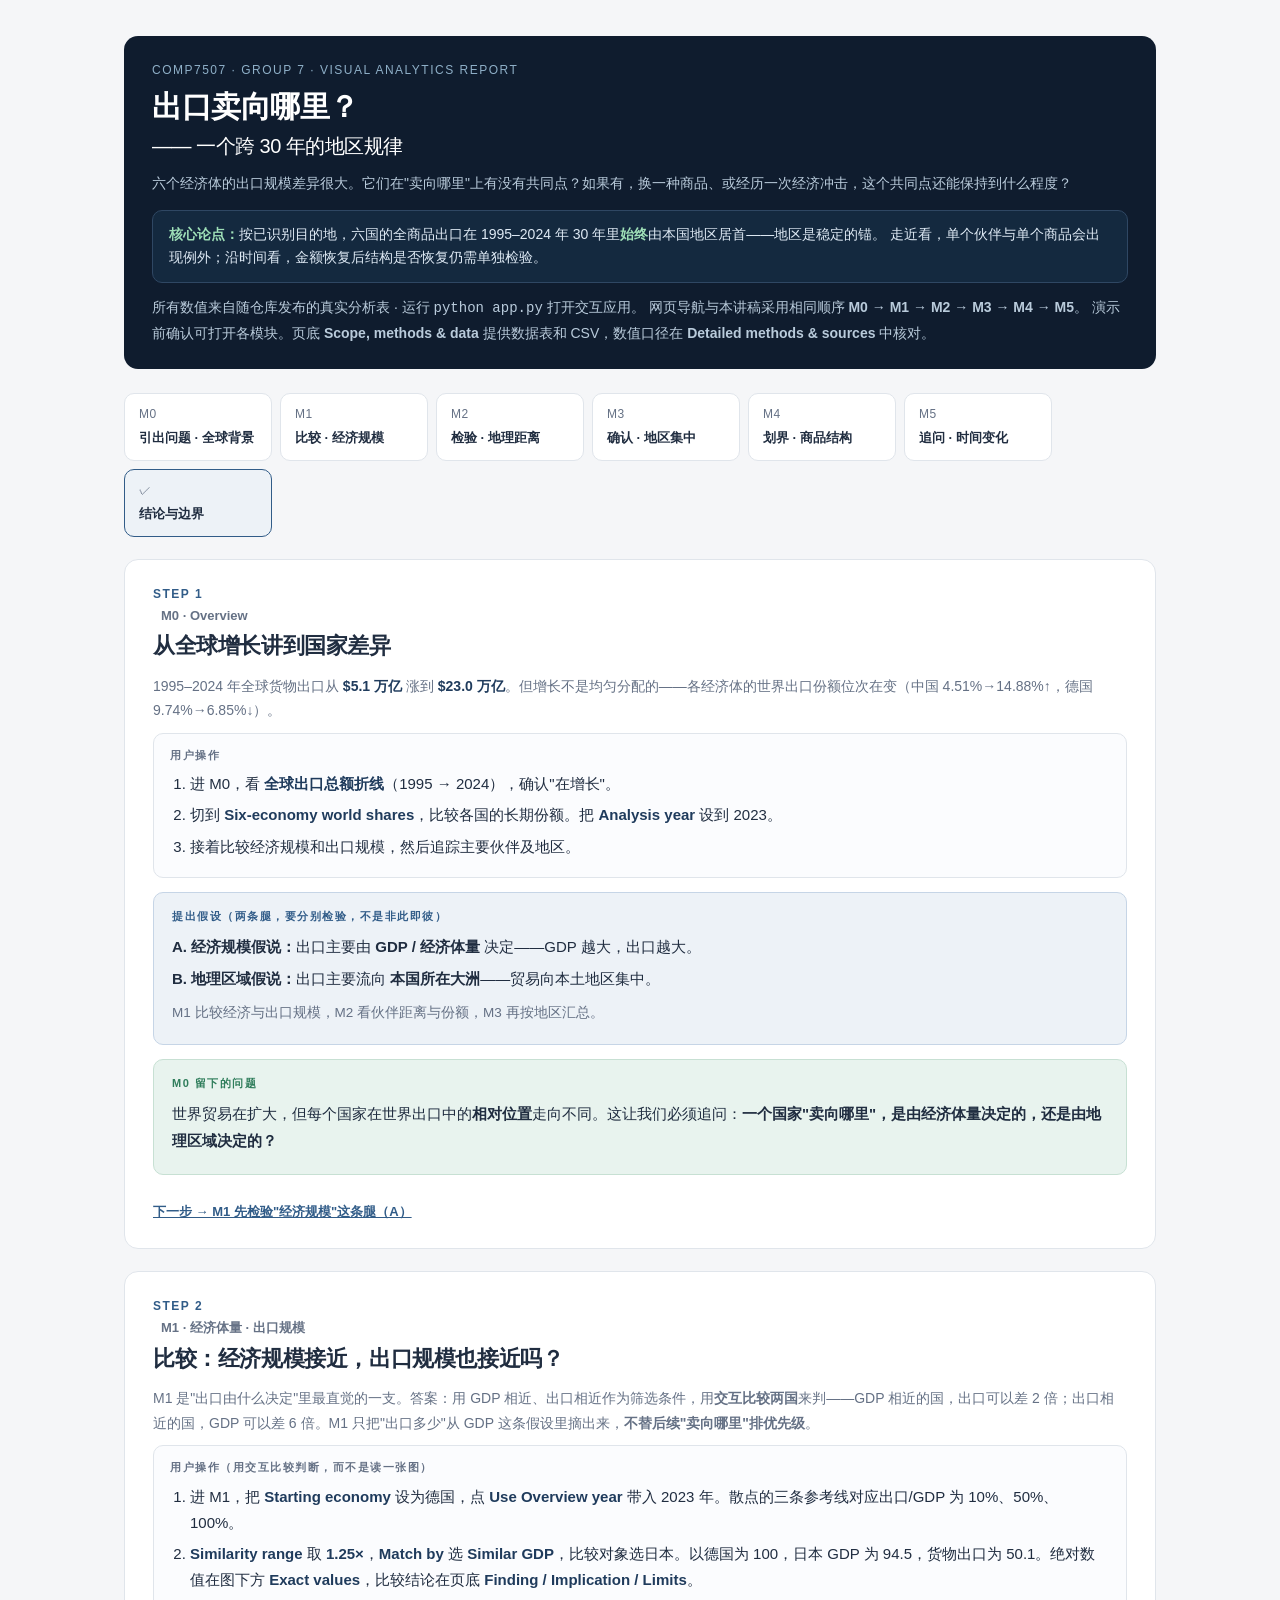
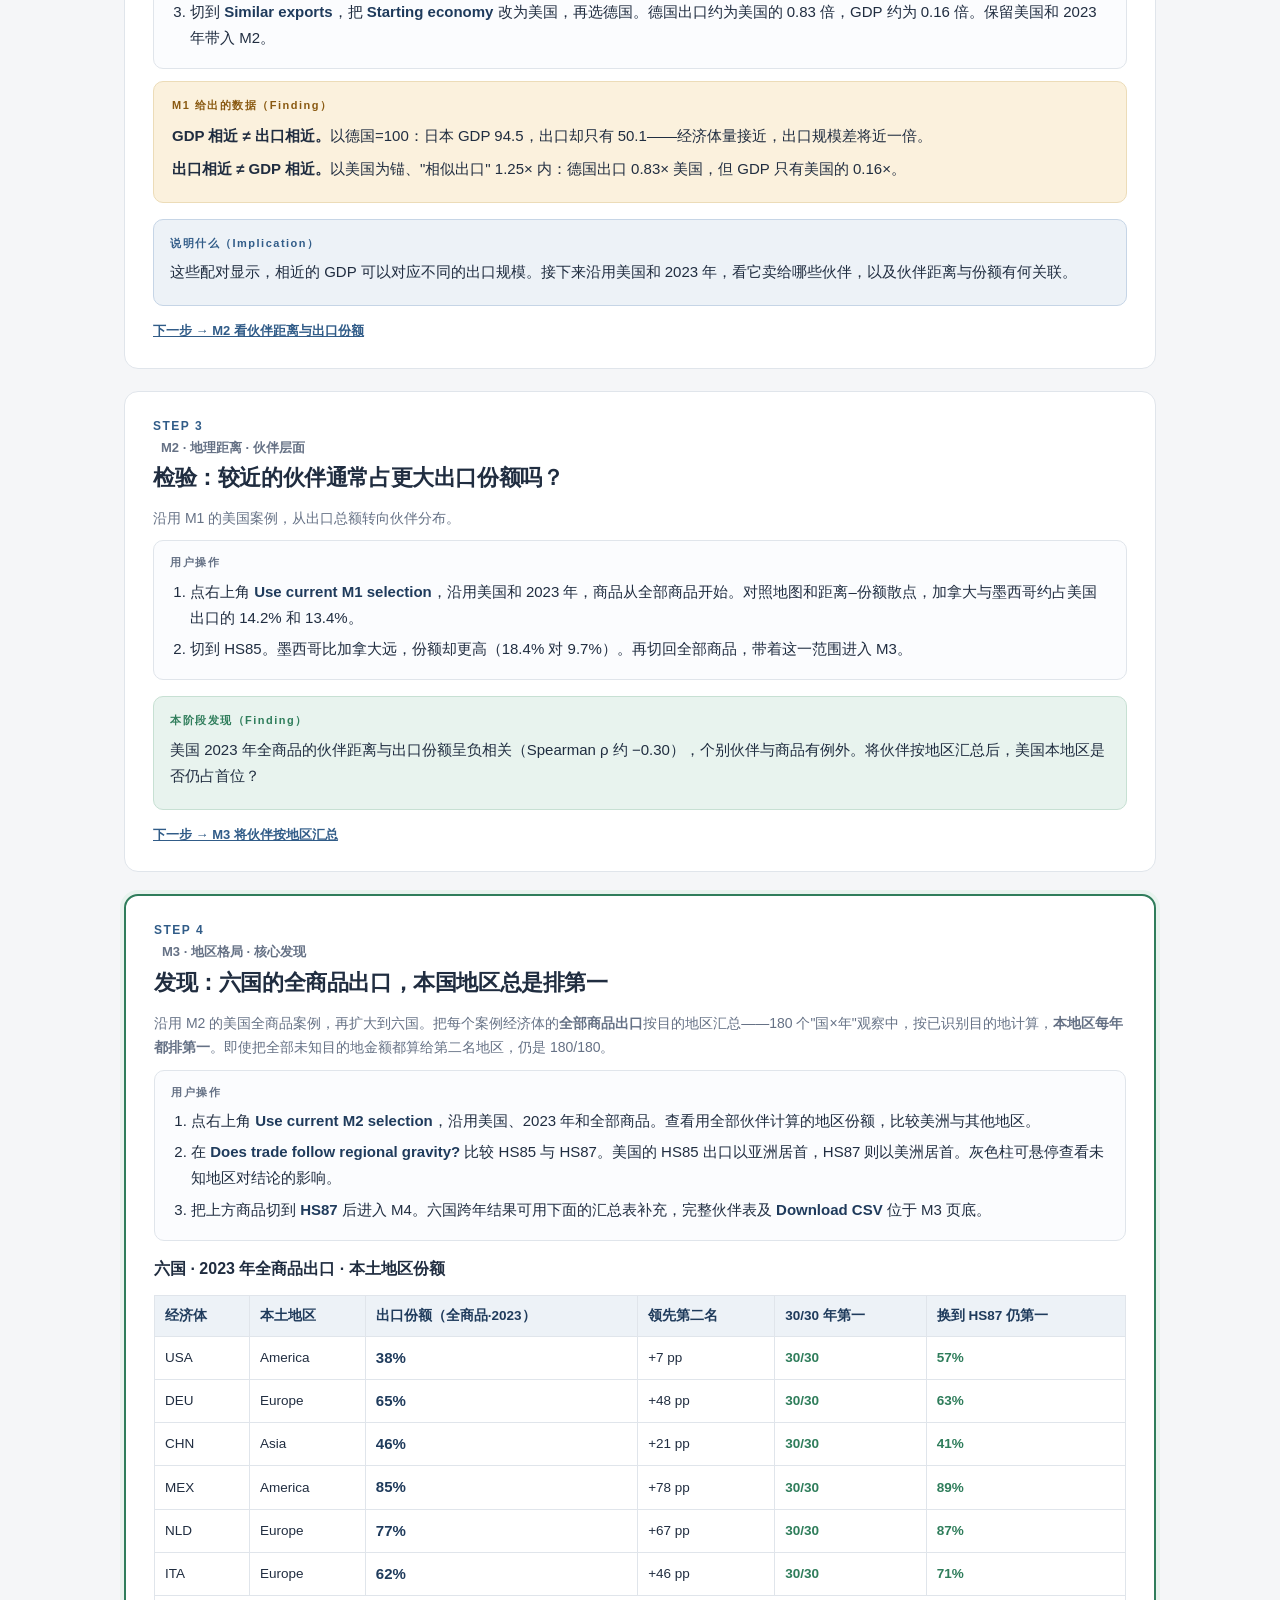
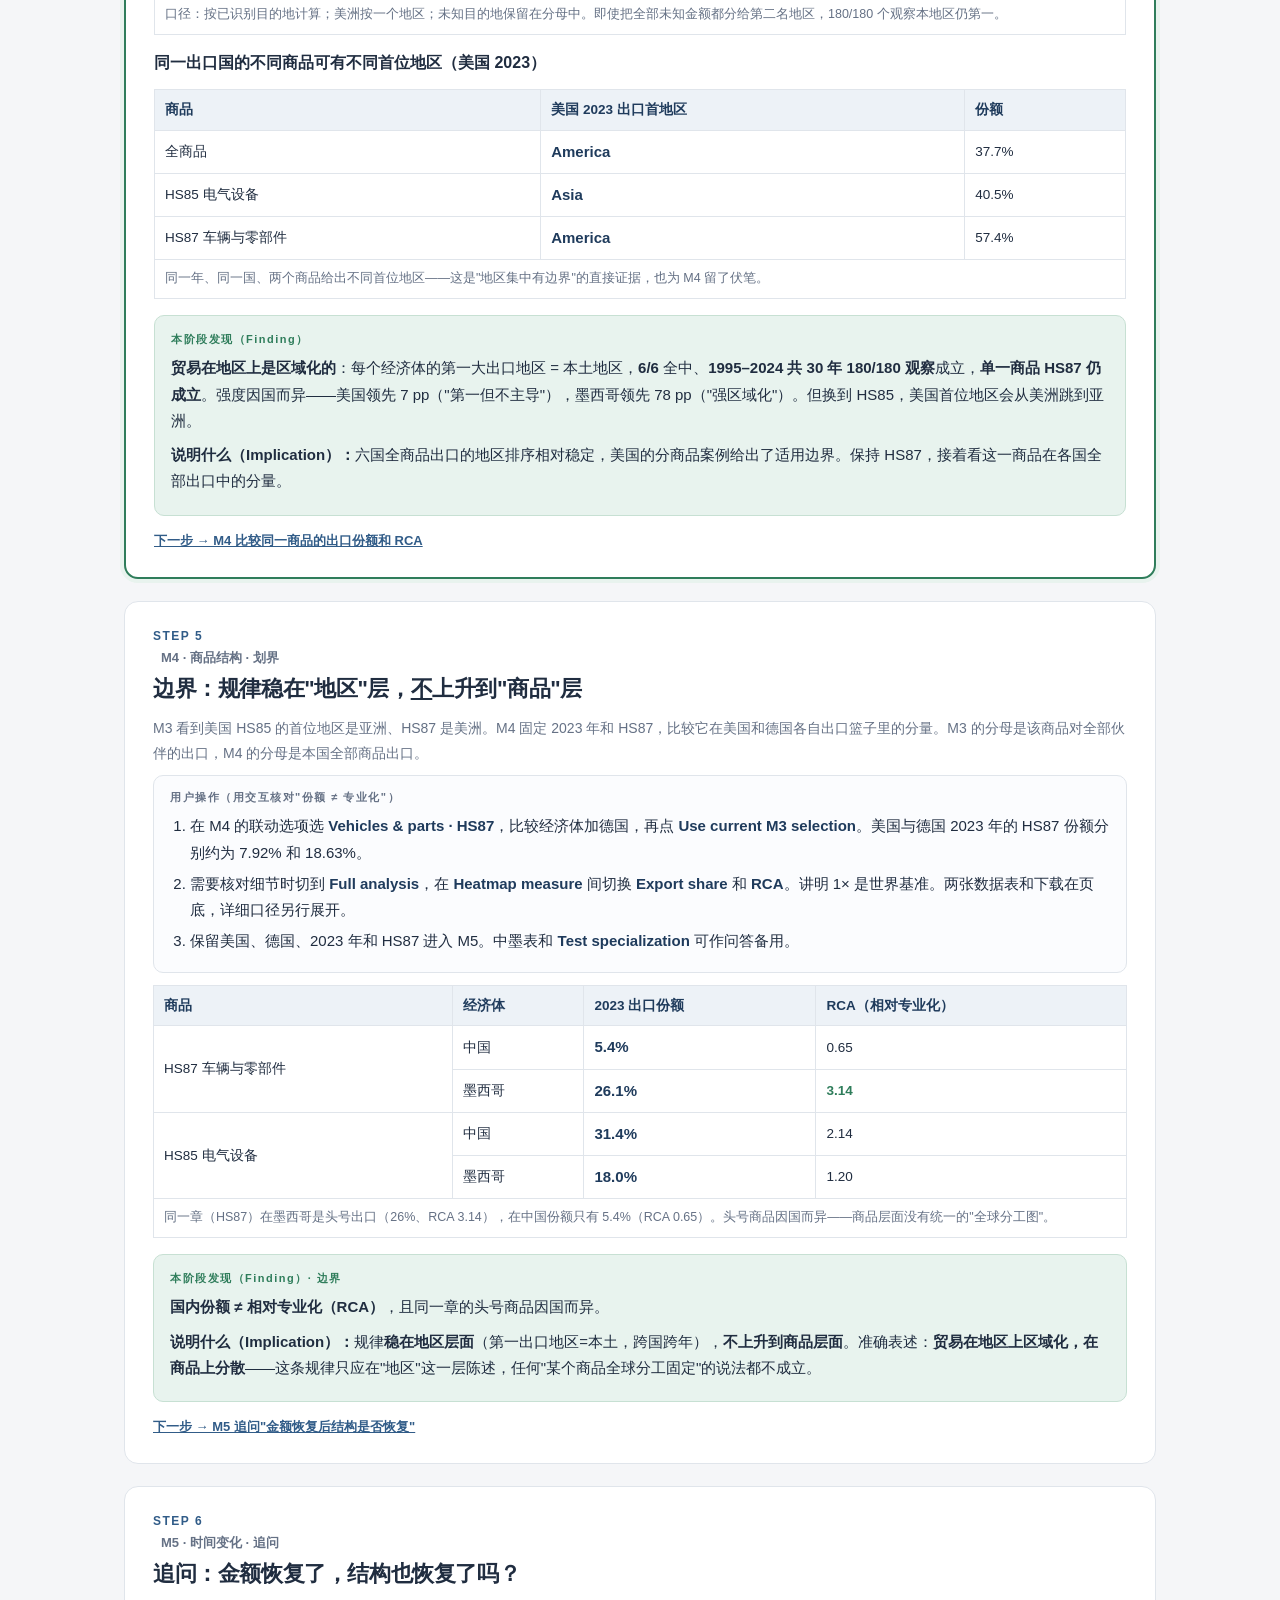
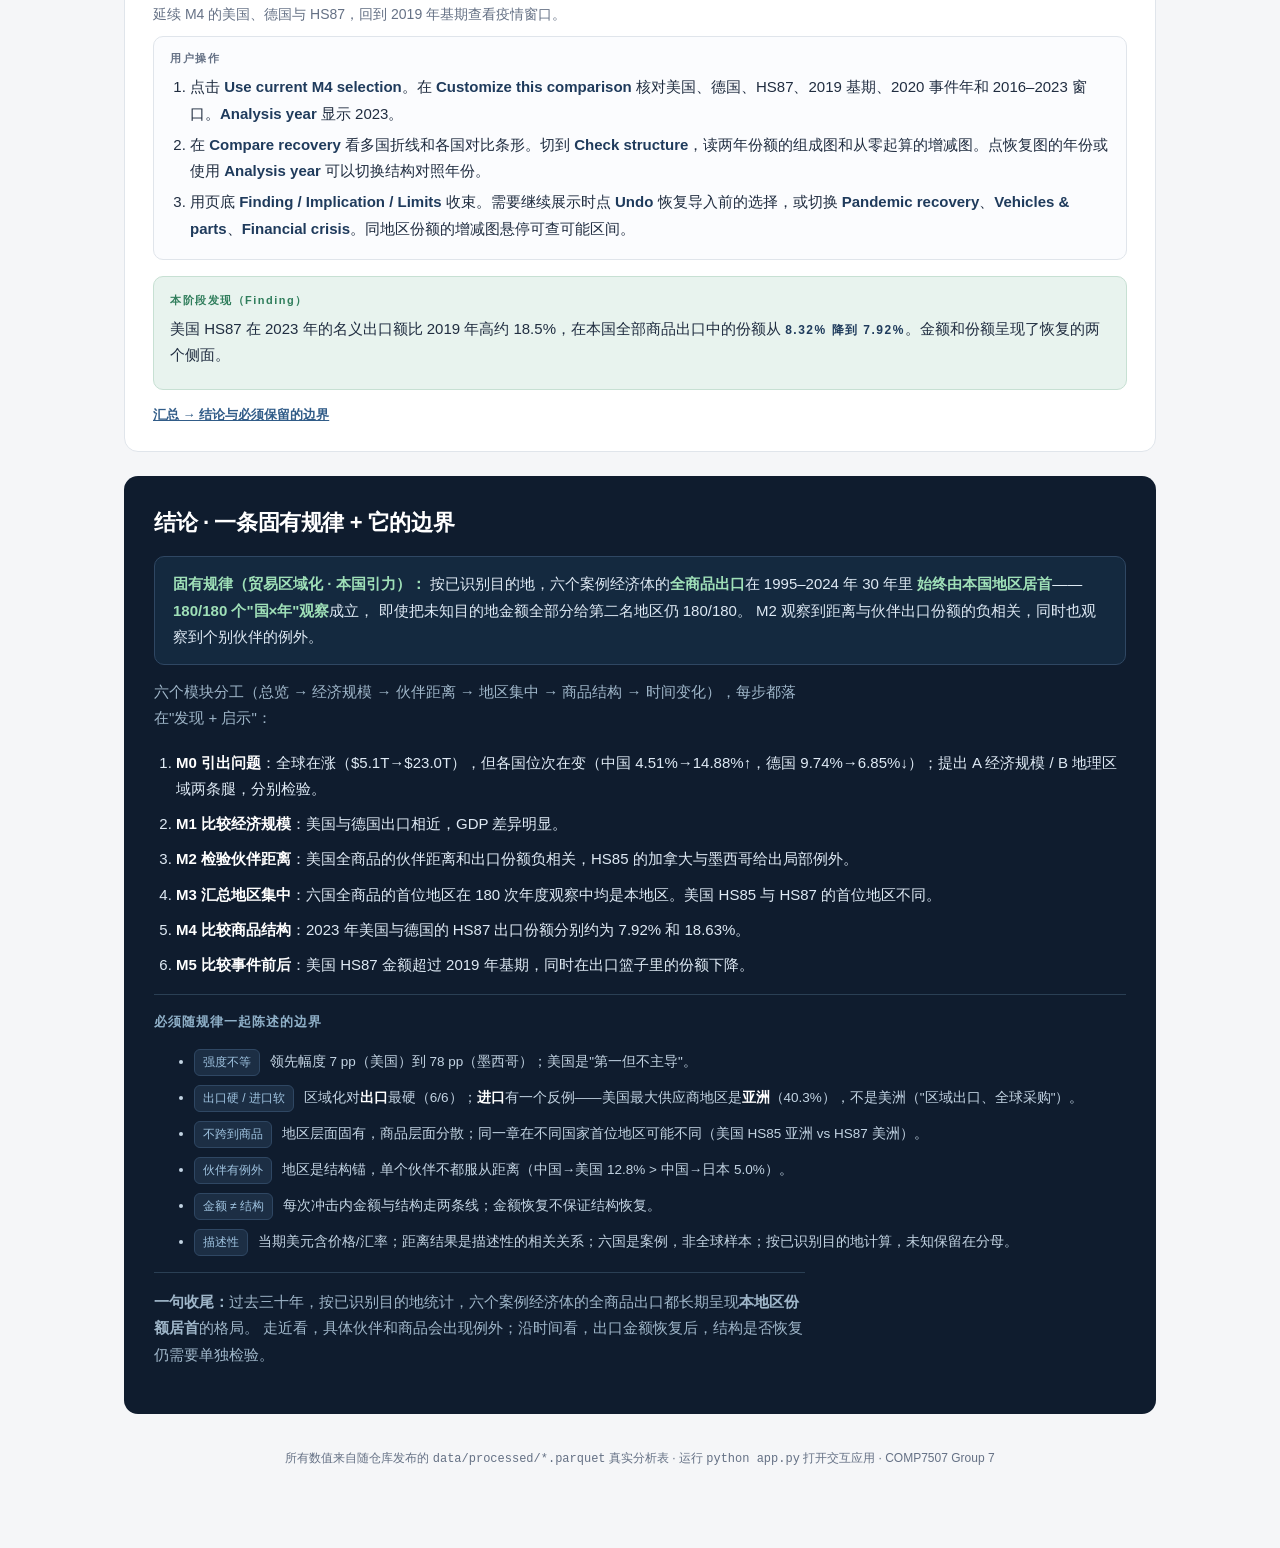
==== commit 35e8dfd0: "Simplify Overview controls and transfer its year to Economy" ====
--- a/docs/USER_WALKTHROUGH.html
+++ b/docs/USER_WALKTHROUGH.html
@@ -137,7 +137,7 @@
       <p class="oh">用户操作</p>
       <ol>
         <li>进 M0，看 <b>全球出口总额折线</b>（1995 → 2024），确认"在增长"。</li>
-        <li>切到 <b>Six-economy world shares</b>，比较各国的长期份额。把 <b>Analysis year</b> 设到 2023，焦点经济体选 <b>Germany</b>。</li>
+        <li>切到 <b>Six-economy world shares</b>，比较各国的长期份额。把 <b>Analysis year</b> 设到 2023。</li>
         <li>接着比较经济规模和出口规模，然后追踪主要伙伴及地区。</li>
       </ol>
     </div>
@@ -165,7 +165,7 @@
     <div class="op">
       <p class="oh">用户操作（用交互比较判断，而不是读一张图）</p>
       <ol>
-        <li>进 M1，点 <b>Use current overview selection</b> 带入德国和 2023 年。散点的三条参考线对应出口/GDP 为 10%、50%、100%。</li>
+        <li>进 M1，把 <b>Starting economy</b> 设为德国，点 <b>Use Overview year</b> 带入 2023 年。散点的三条参考线对应出口/GDP 为 10%、50%、100%。</li>
         <li><b>Similarity range</b> 取 <b>1.25×</b>，<b>Match by</b> 选 <b>Similar GDP</b>，比较对象选日本。以德国为 100，日本 GDP 为 94.5，货物出口为 50.1。绝对数值在图下方 <b>Exact values</b>，比较结论在页底 <b>Finding / Implication / Limits</b>。</li>
         <li>切到 <b>Similar exports</b>，把 <b>Starting economy</b> 改为美国，再选德国。德国出口约为美国的 0.83 倍，GDP 约为 0.16 倍。保留美国和 2023 年带入 M2。</li>
       </ol>
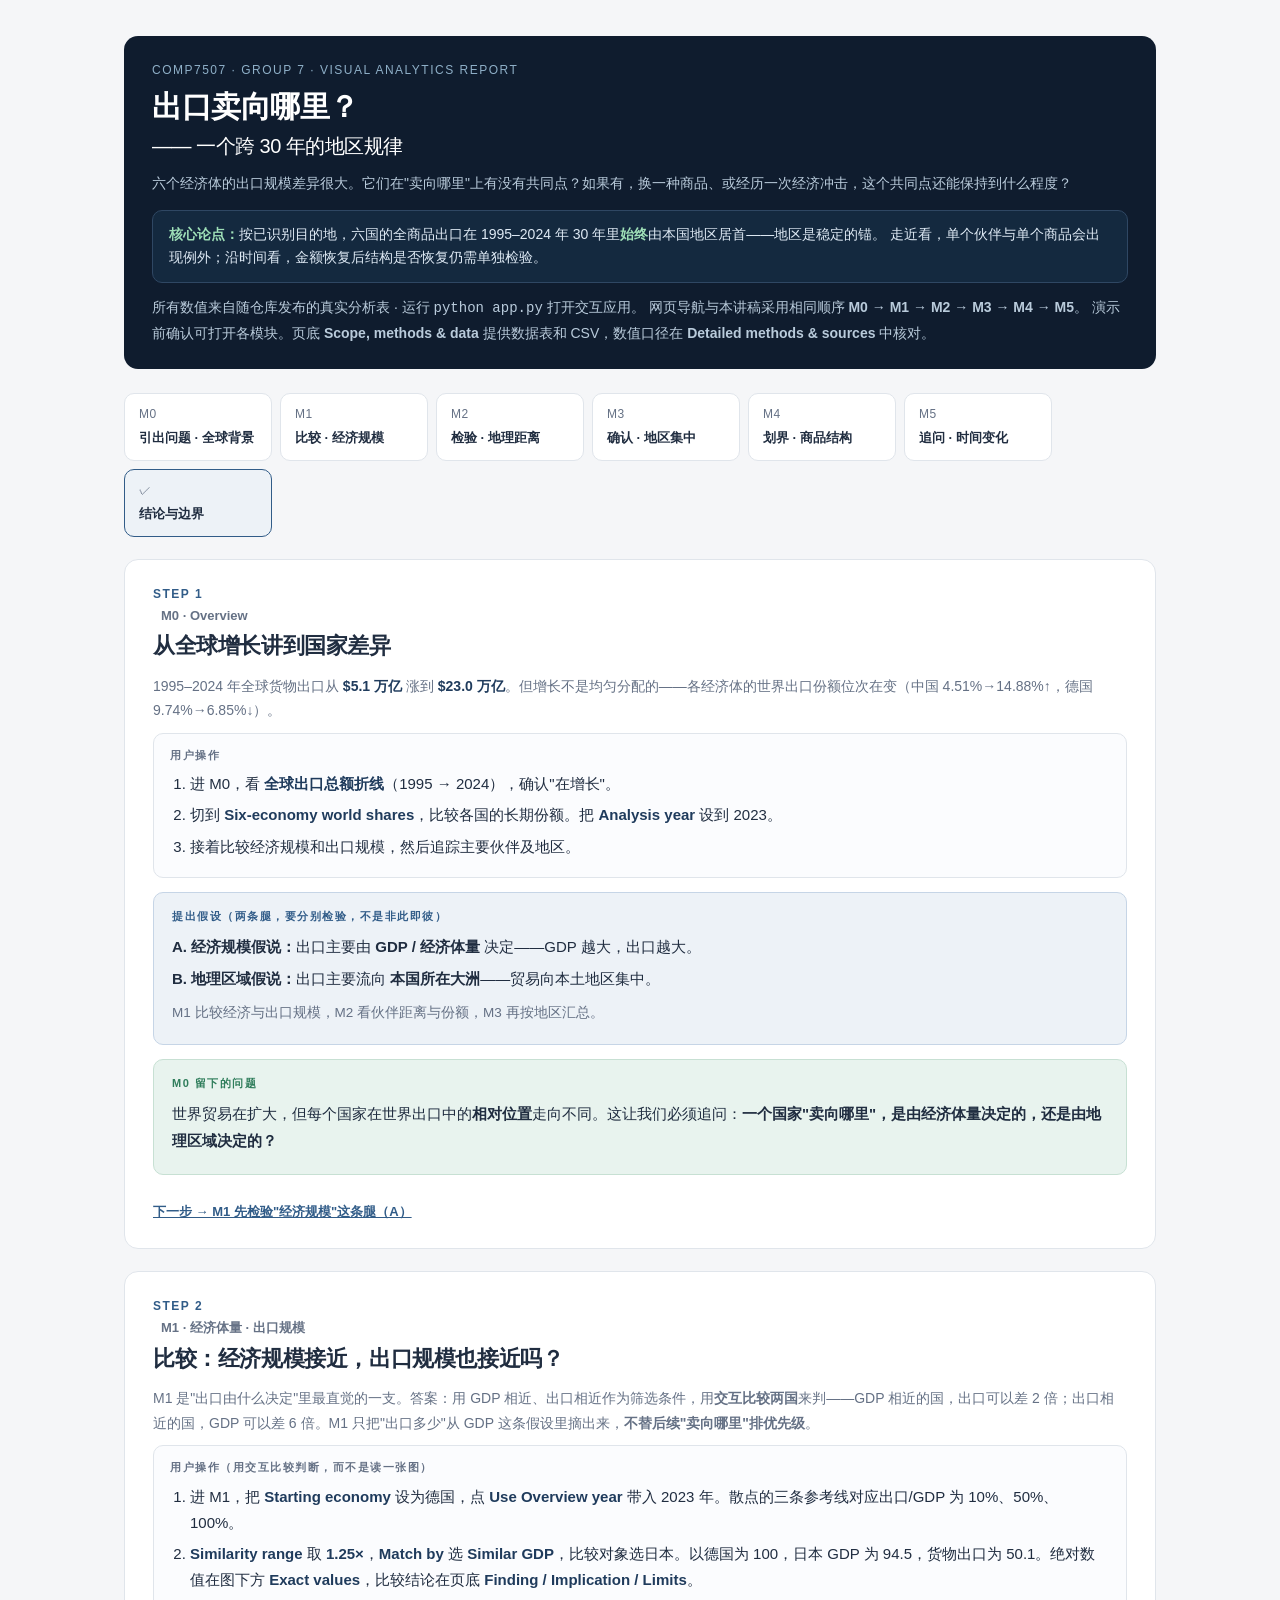
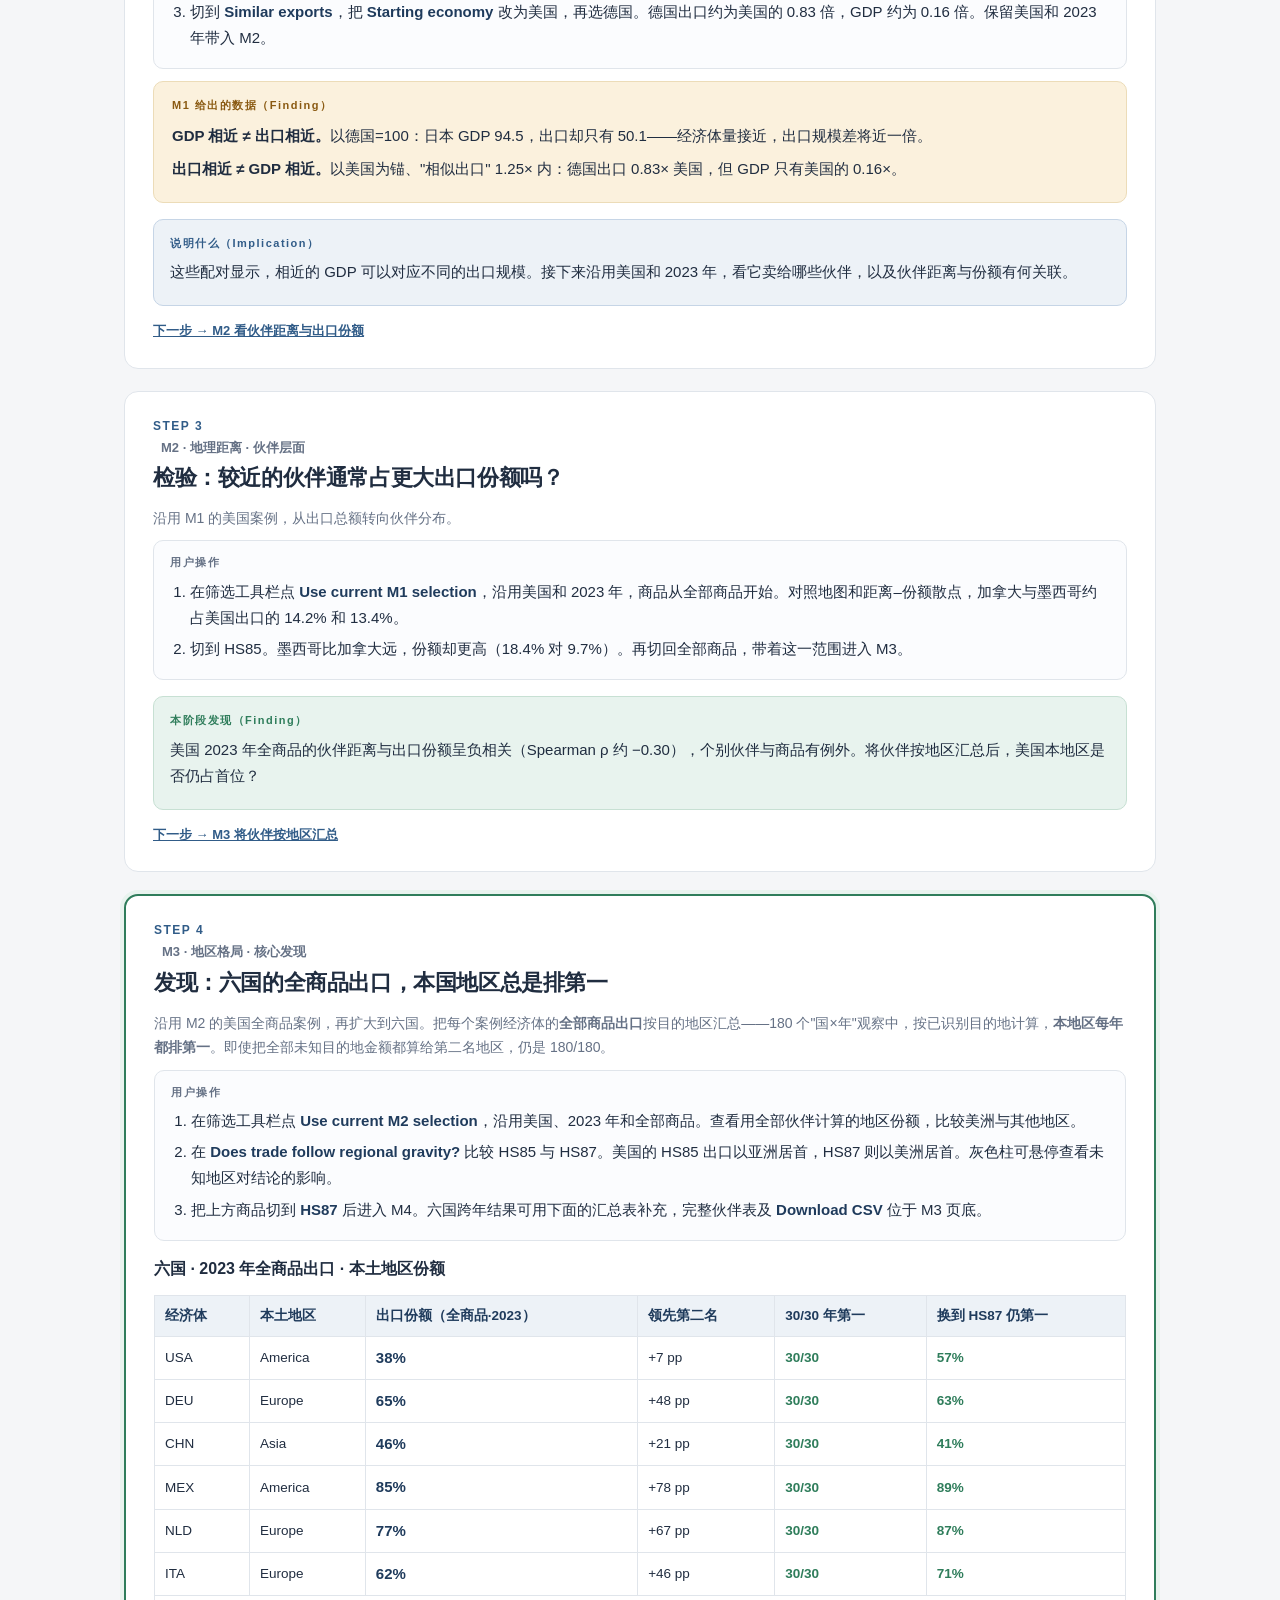
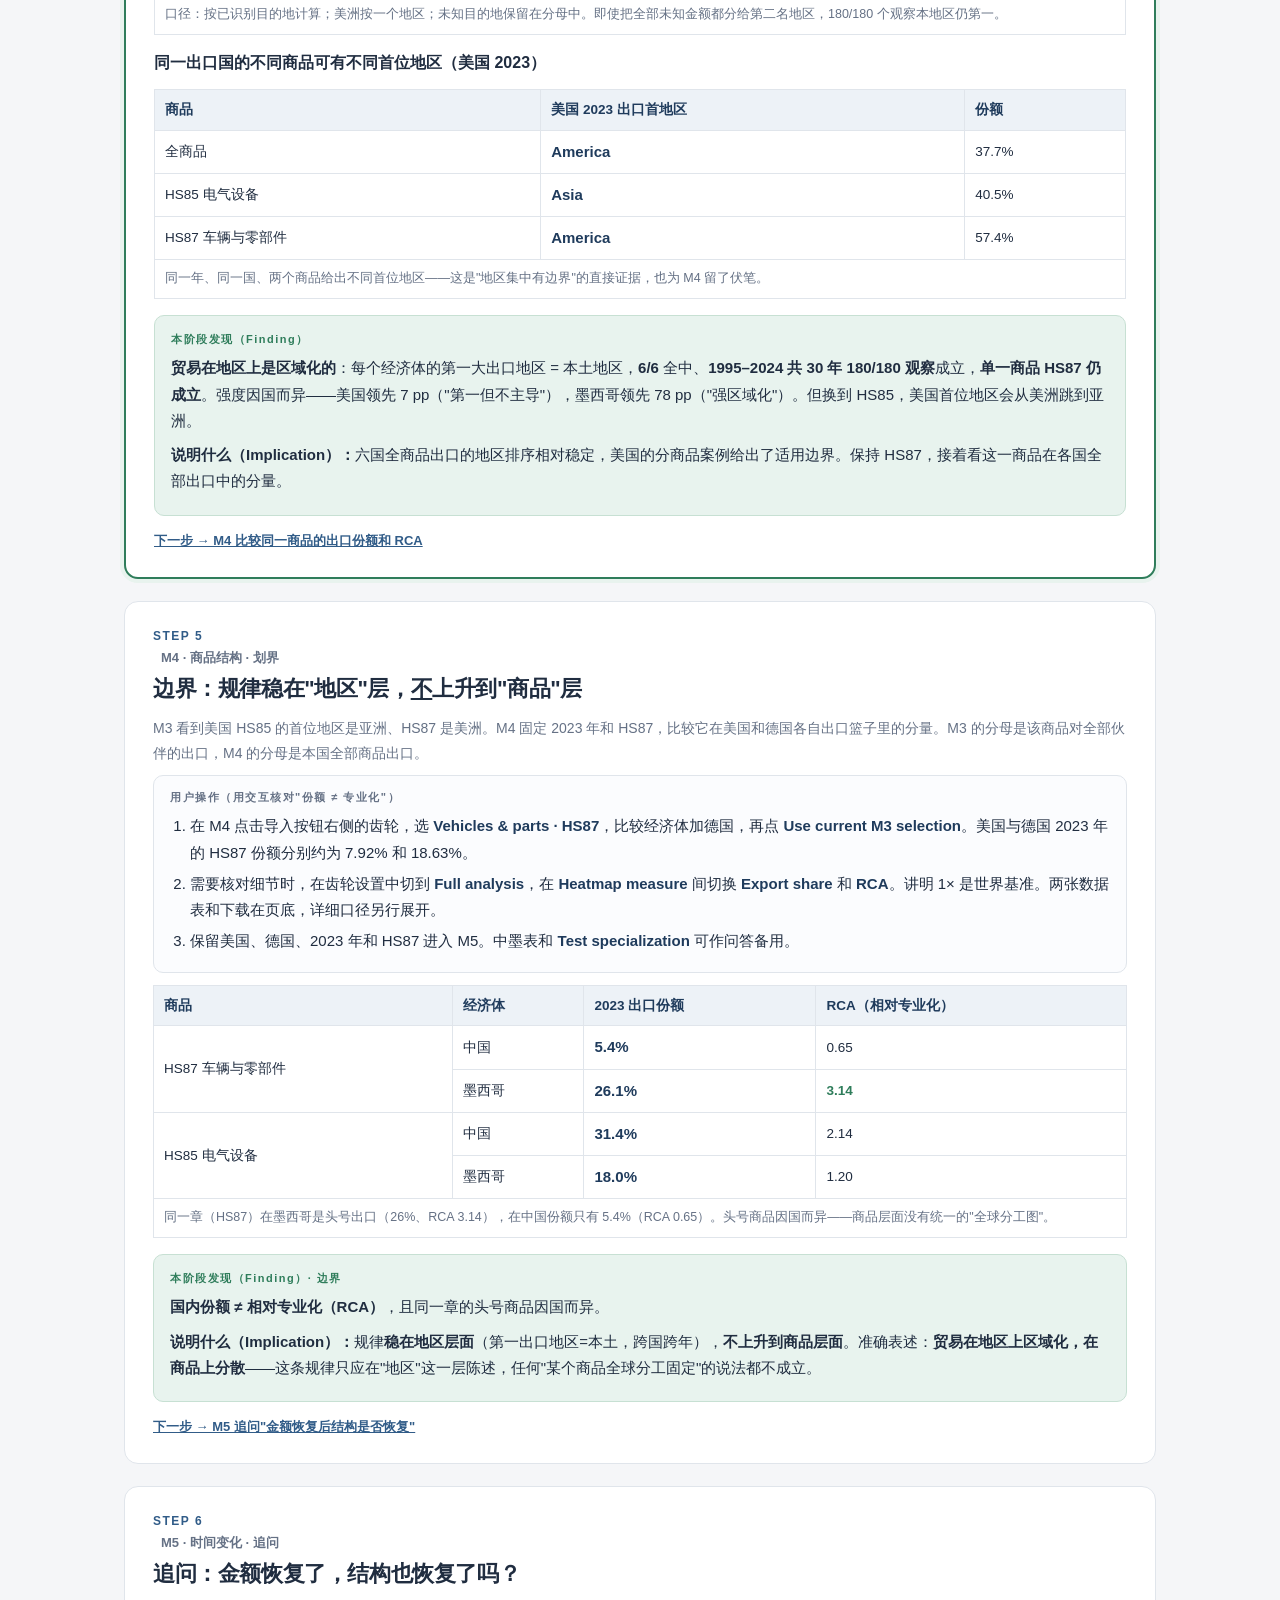
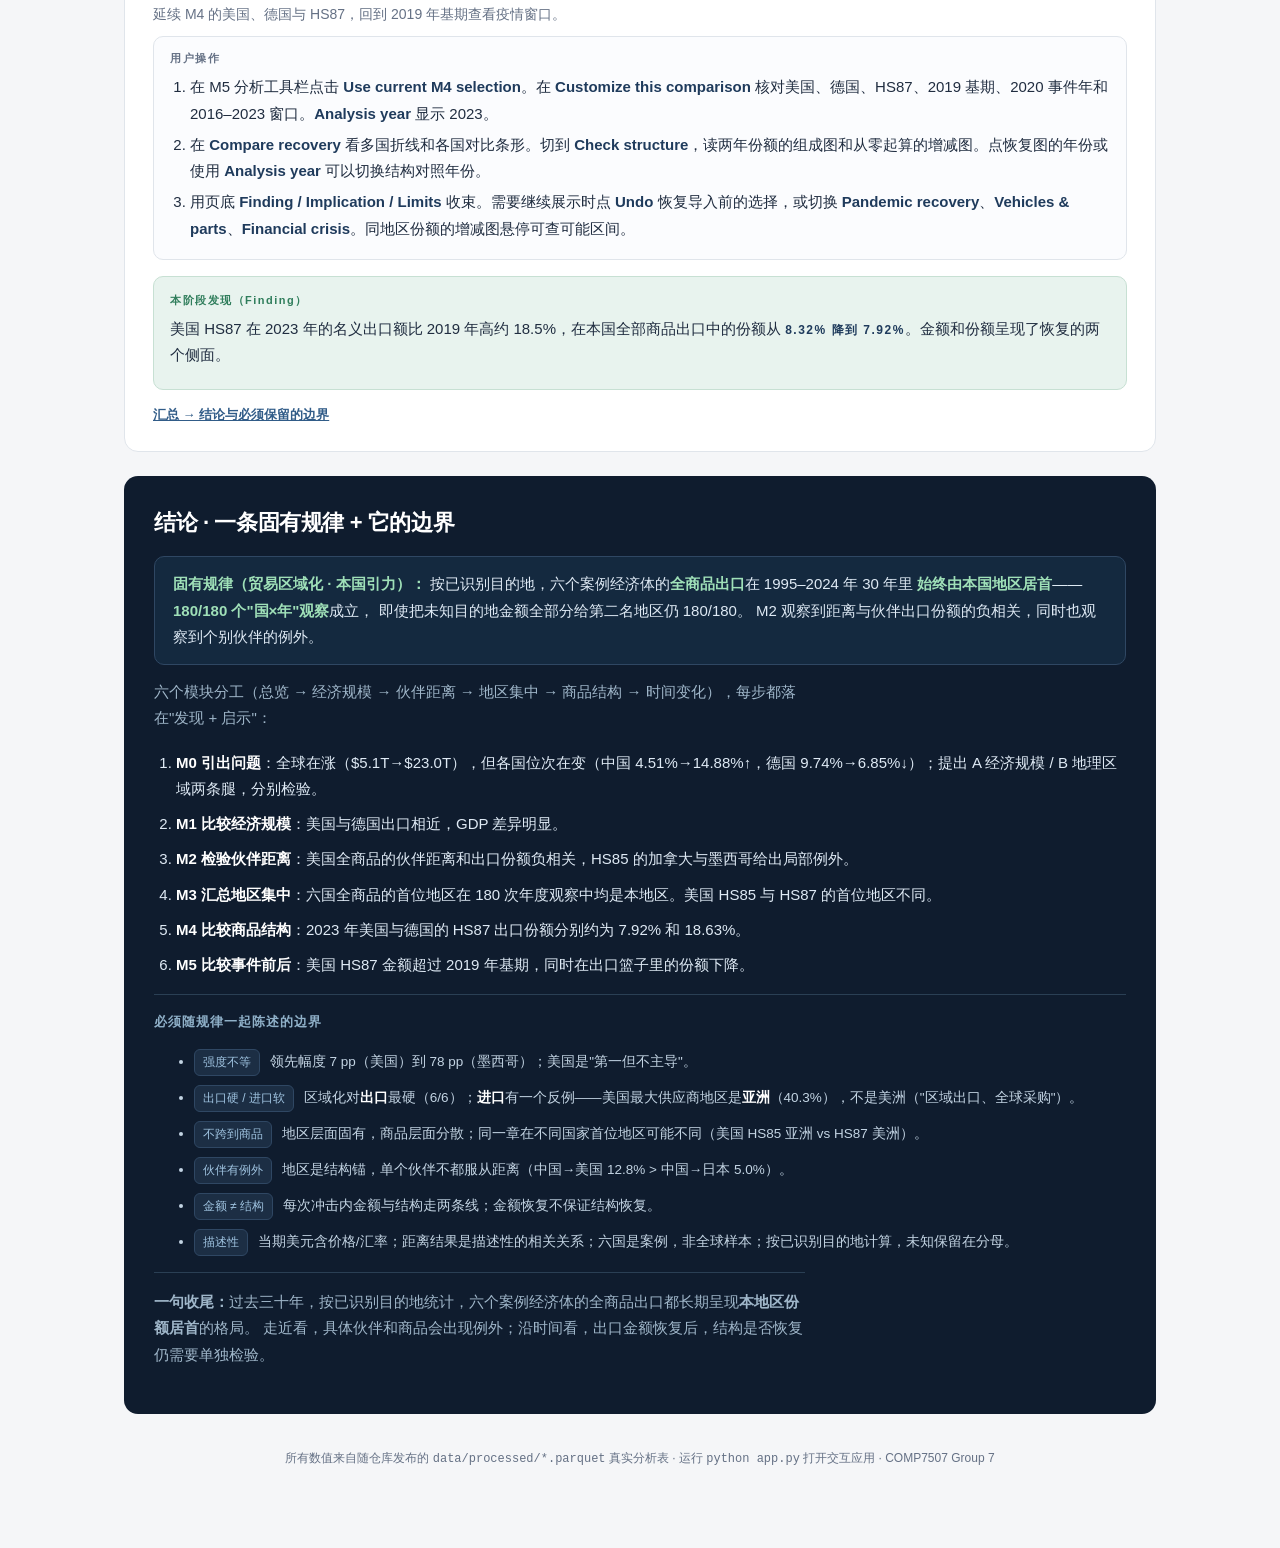
==== commit 85581310: "Refresh demo and handoff guides and size M4 gear at 22px" ====
--- a/docs/USER_WALKTHROUGH.html
+++ b/docs/USER_WALKTHROUGH.html
@@ -192,7 +192,7 @@
     <div class="op">
       <p class="oh">用户操作</p>
       <ol>
-        <li>点右上角 <b>Use current M1 selection</b>，沿用美国和 2023 年，商品从全部商品开始。对照地图和距离–份额散点，加拿大与墨西哥约占美国出口的 14.2% 和 13.4%。</li>
+        <li>在筛选工具栏点 <b>Use current M1 selection</b>，沿用美国和 2023 年，商品从全部商品开始。对照地图和距离–份额散点，加拿大与墨西哥约占美国出口的 14.2% 和 13.4%。</li>
         <li>切到 HS85。墨西哥比加拿大远，份额却更高（18.4% 对 9.7%）。再切回全部商品，带着这一范围进入 M3。</li>
       </ol>
     </div>
@@ -213,7 +213,7 @@
     <div class="op">
       <p class="oh">用户操作</p>
       <ol>
-        <li>点右上角 <b>Use current M2 selection</b>，沿用美国、2023 年和全部商品。查看用全部伙伴计算的地区份额，比较美洲与其他地区。</li>
+        <li>在筛选工具栏点 <b>Use current M2 selection</b>，沿用美国、2023 年和全部商品。查看用全部伙伴计算的地区份额，比较美洲与其他地区。</li>
         <li>在 <b>Does trade follow regional gravity?</b> 比较 HS85 与 HS87。美国的 HS85 出口以亚洲居首，HS87 则以美洲居首。灰色柱可悬停查看未知地区对结论的影响。</li>
         <li>把上方商品切到 <b>HS87</b> 后进入 M4。六国跨年结果可用下面的汇总表补充，完整伙伴表及 <b>Download CSV</b> 位于 M3 页底。</li>
       </ol>
@@ -271,8 +271,8 @@
     <div class="op">
       <p class="oh">用户操作（用交互核对"份额 ≠ 专业化"）</p>
       <ol>
-        <li>在 M4 的联动选项选 <b>Vehicles &amp; parts · HS87</b>，比较经济体加德国，再点 <b>Use current M3 selection</b>。美国与德国 2023 年的 HS87 份额分别约为 7.92% 和 18.63%。</li>
-        <li>需要核对细节时切到 <b>Full analysis</b>，在 <b>Heatmap measure</b> 间切换 <b>Export share</b> 和 <b>RCA</b>。讲明 1× 是世界基准。两张数据表和下载在页底，详细口径另行展开。</li>
+        <li>在 M4 点击导入按钮右侧的齿轮，选 <b>Vehicles &amp; parts · HS87</b>，比较经济体加德国，再点 <b>Use current M3 selection</b>。美国与德国 2023 年的 HS87 份额分别约为 7.92% 和 18.63%。</li>
+        <li>需要核对细节时，在齿轮设置中切到 <b>Full analysis</b>，在 <b>Heatmap measure</b> 间切换 <b>Export share</b> 和 <b>RCA</b>。讲明 1× 是世界基准。两张数据表和下载在页底，详细口径另行展开。</li>
         <li>保留美国、德国、2023 年和 HS87 进入 M5。中墨表和 <b>Test specialization</b> 可作问答备用。</li>
       </ol>
     </div>
@@ -306,7 +306,7 @@
     <div class="op">
       <p class="oh">用户操作</p>
       <ol>
-        <li>点击 <b>Use current M4 selection</b>。在 <b>Customize this comparison</b> 核对美国、德国、HS87、2019 基期、2020 事件年和 2016–2023 窗口。<b>Analysis year</b> 显示 2023。</li>
+        <li>在 M5 分析工具栏点击 <b>Use current M4 selection</b>。在 <b>Customize this comparison</b> 核对美国、德国、HS87、2019 基期、2020 事件年和 2016–2023 窗口。<b>Analysis year</b> 显示 2023。</li>
         <li>在 <b>Compare recovery</b> 看多国折线和各国对比条形。切到 <b>Check structure</b>，读两年份额的组成图和从零起算的增减图。点恢复图的年份或使用 <b>Analysis year</b> 可以切换结构对照年份。</li>
         <li>用页底 <b>Finding / Implication / Limits</b> 收束。需要继续展示时点 <b>Undo</b> 恢复导入前的选择，或切换 <b>Pandemic recovery</b>、<b>Vehicles &amp; parts</b>、<b>Financial crisis</b>。同地区份额的增减图悬停可查可能区间。</li>
       </ol>
